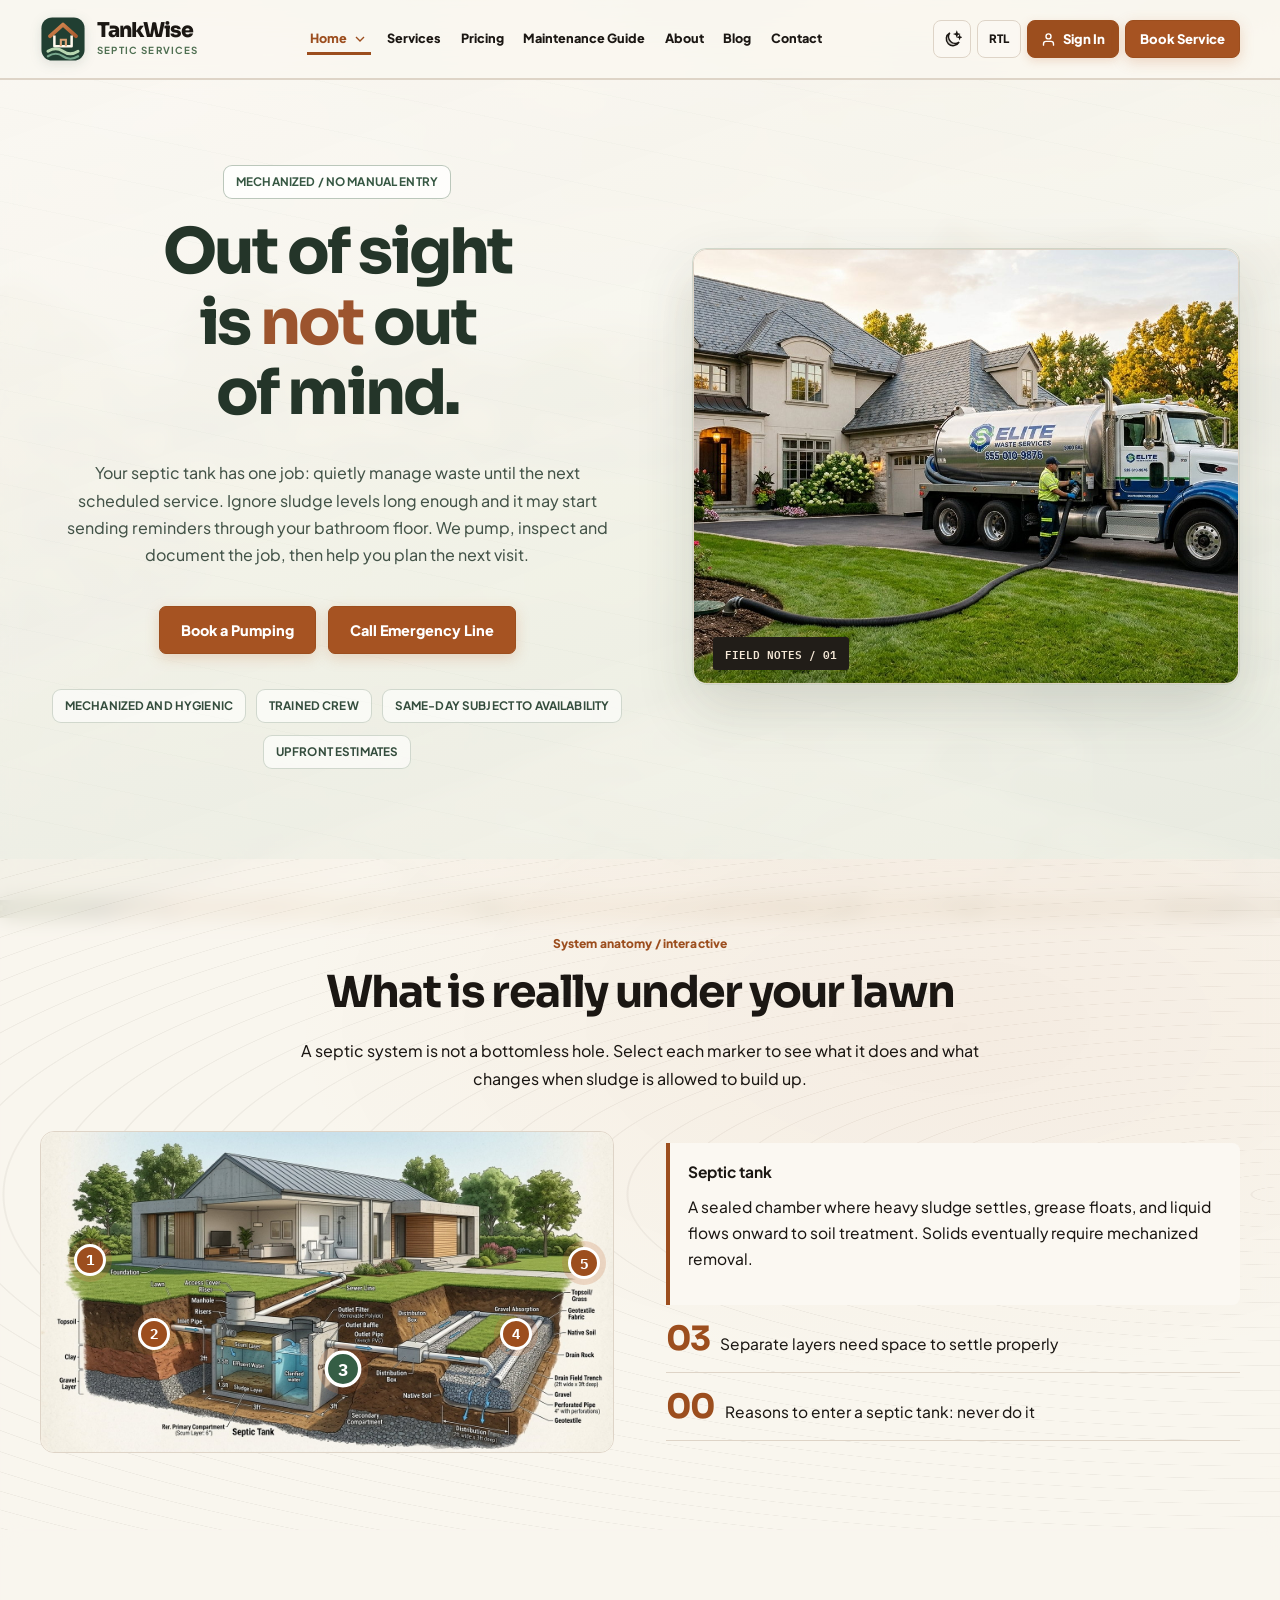
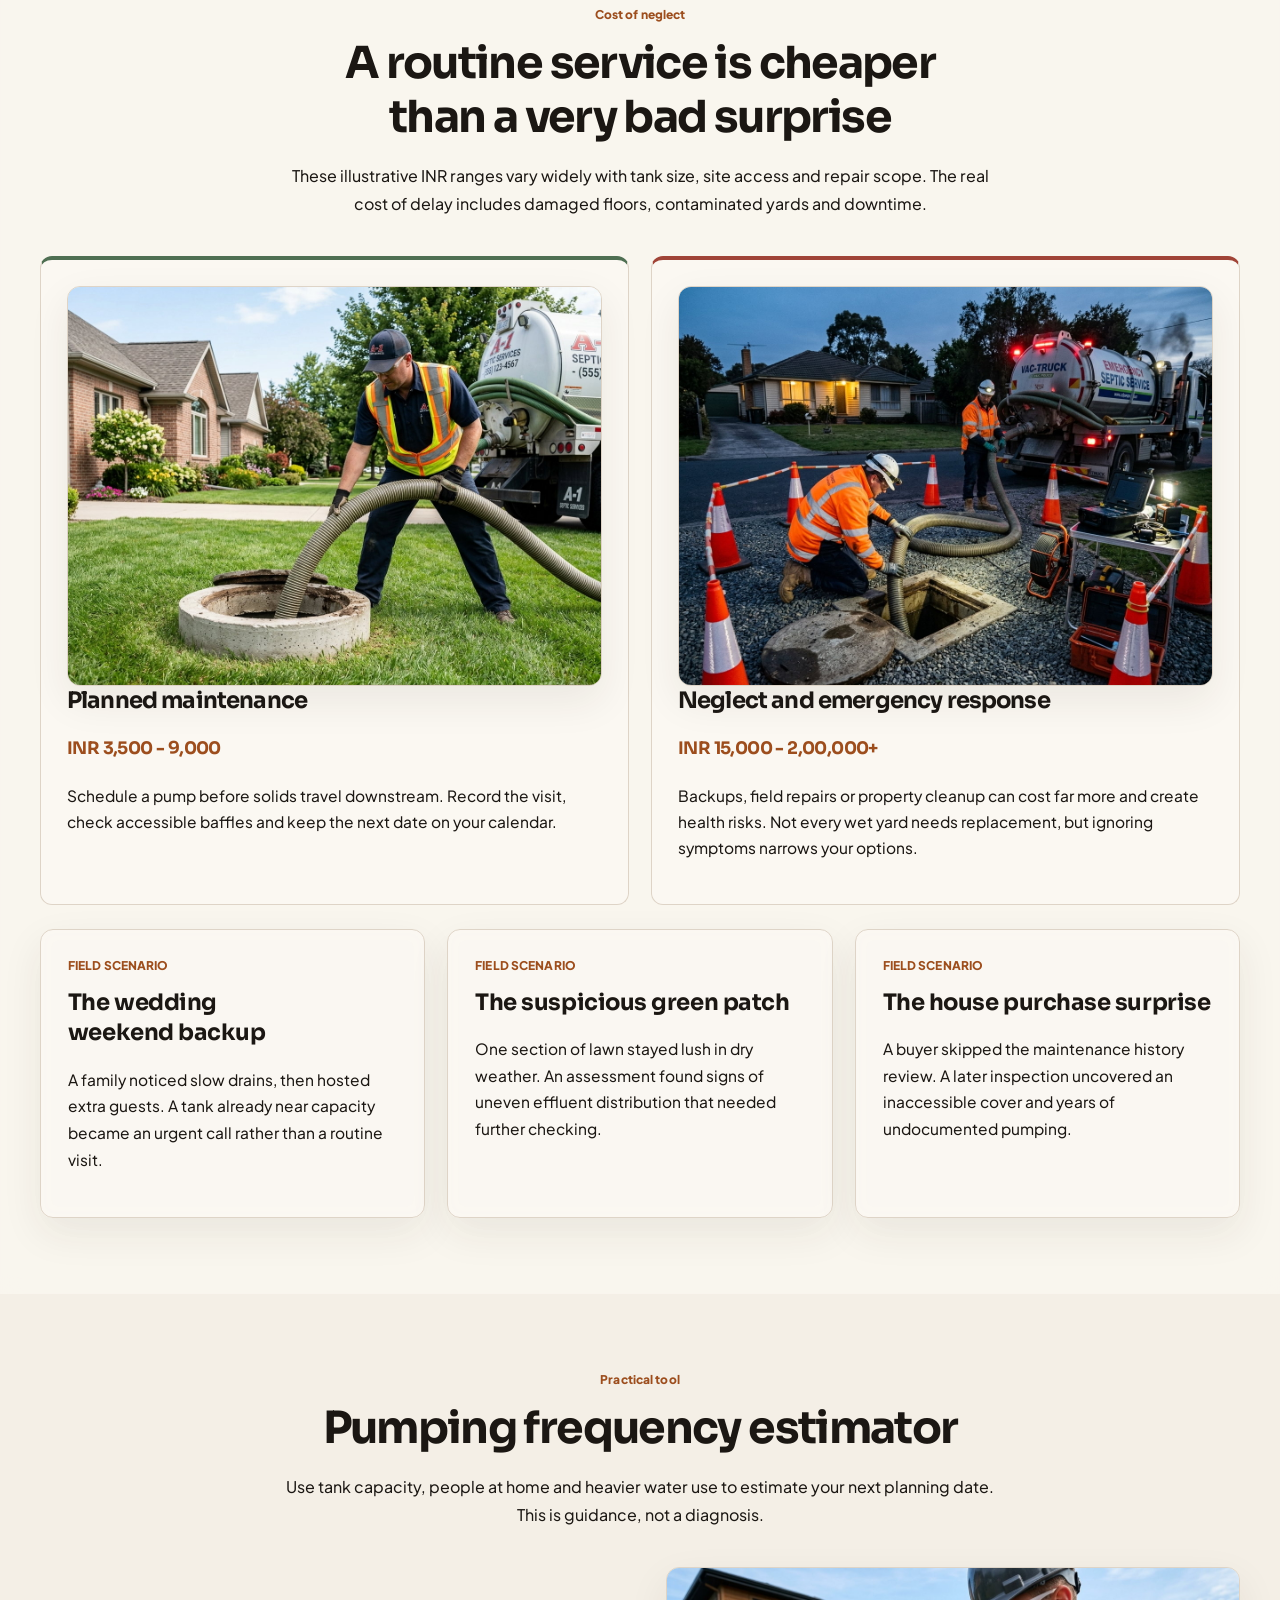
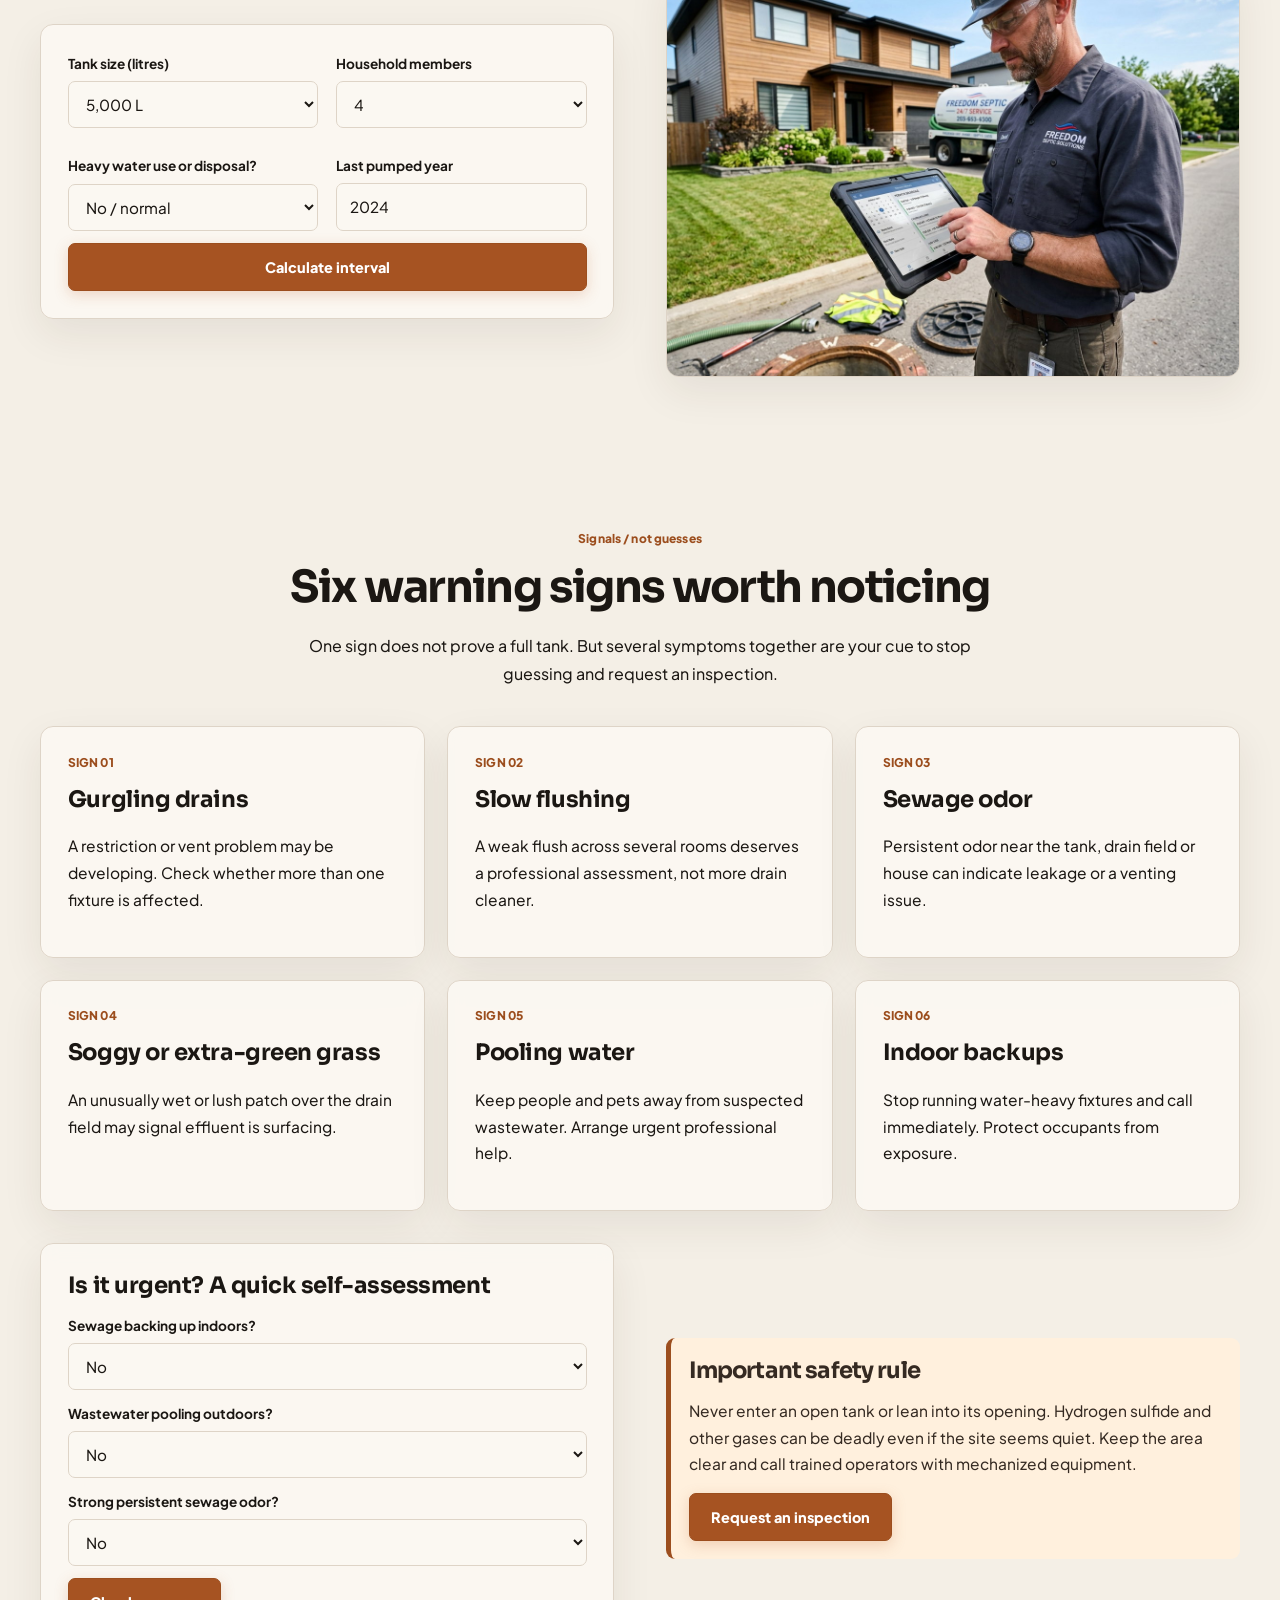
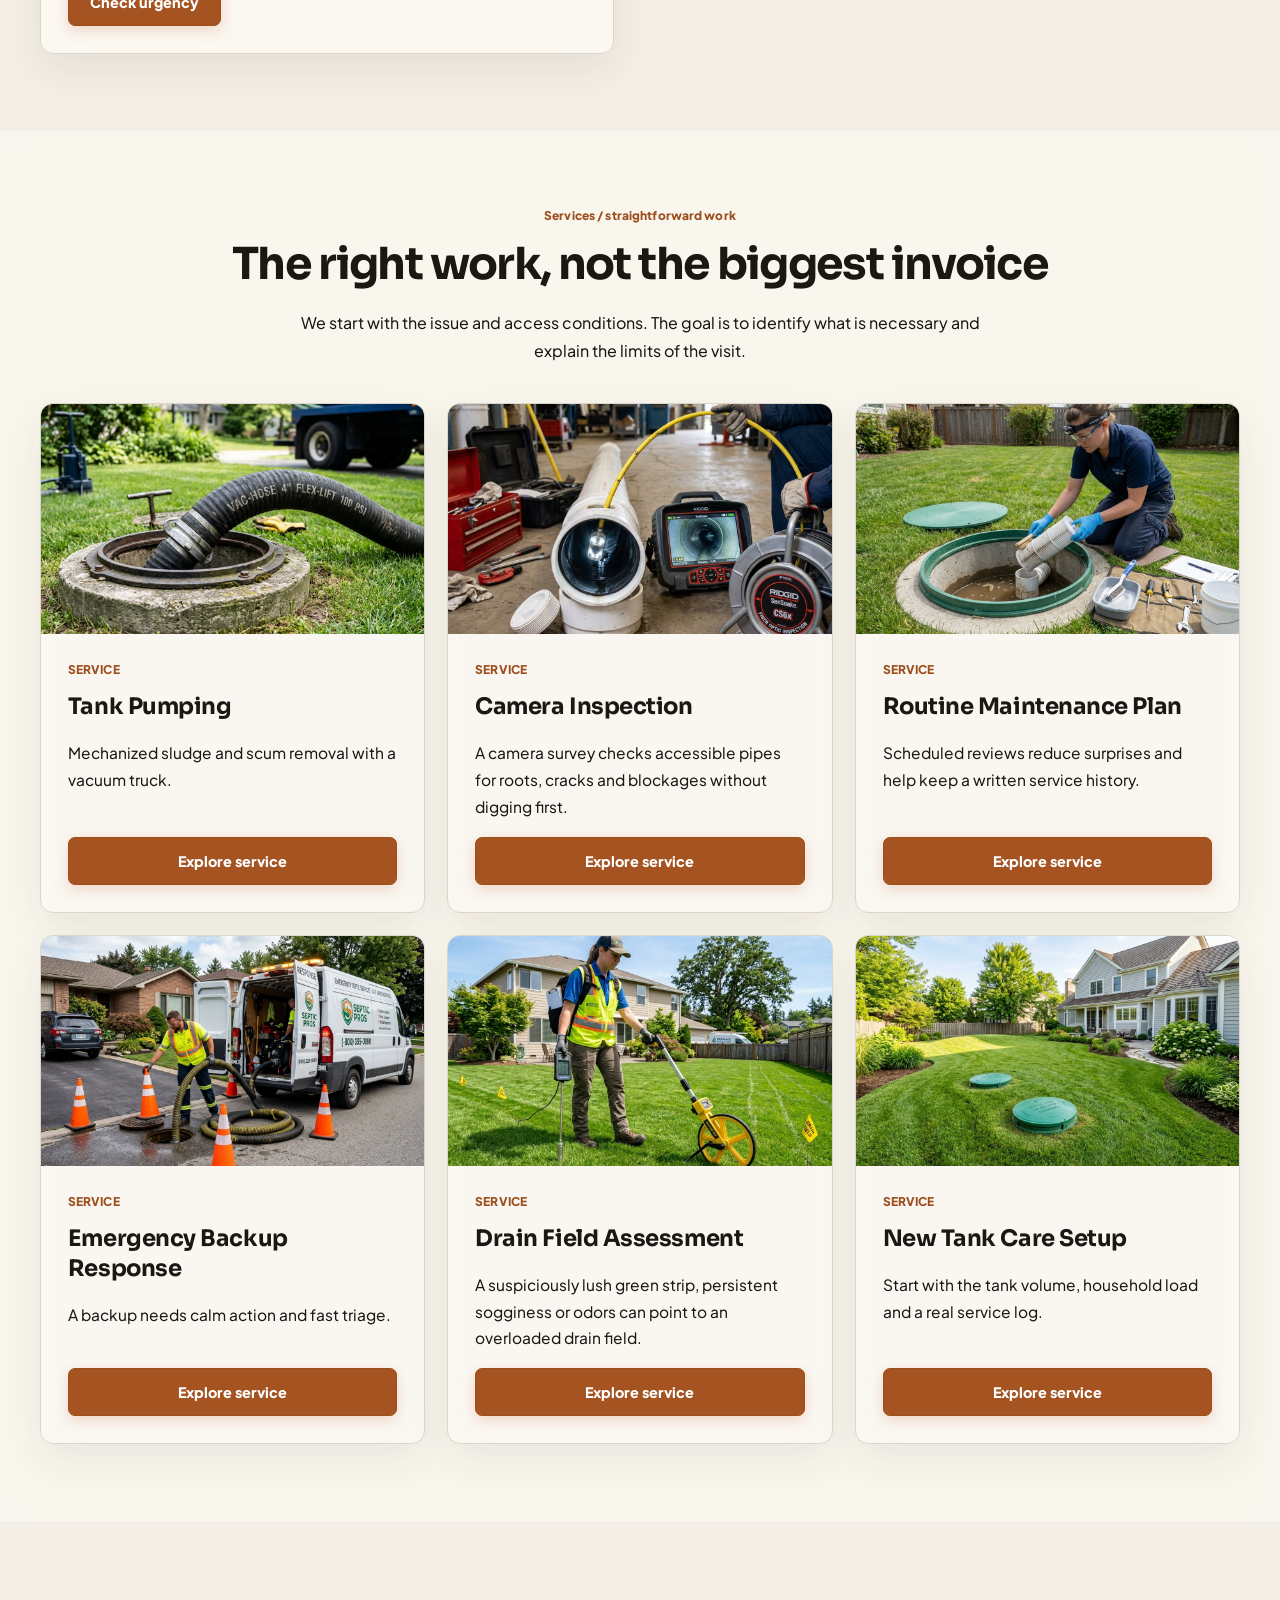
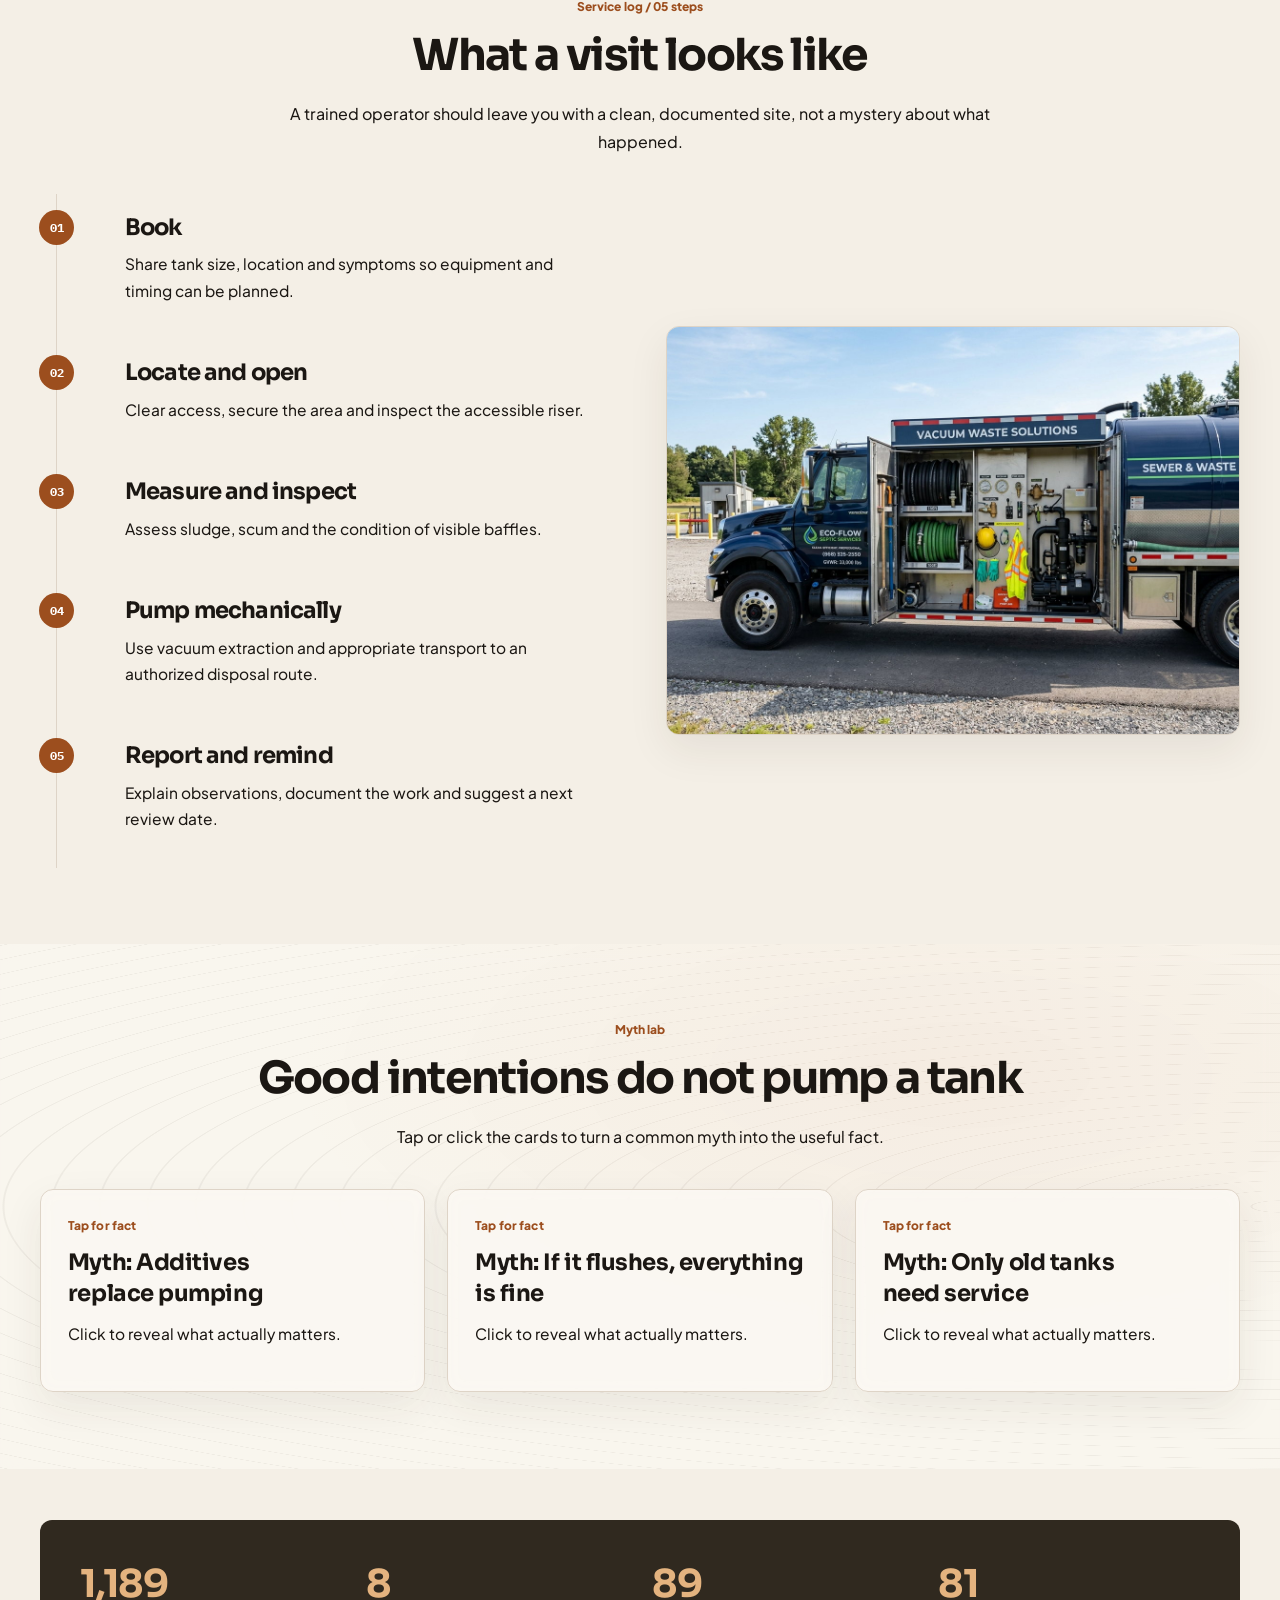
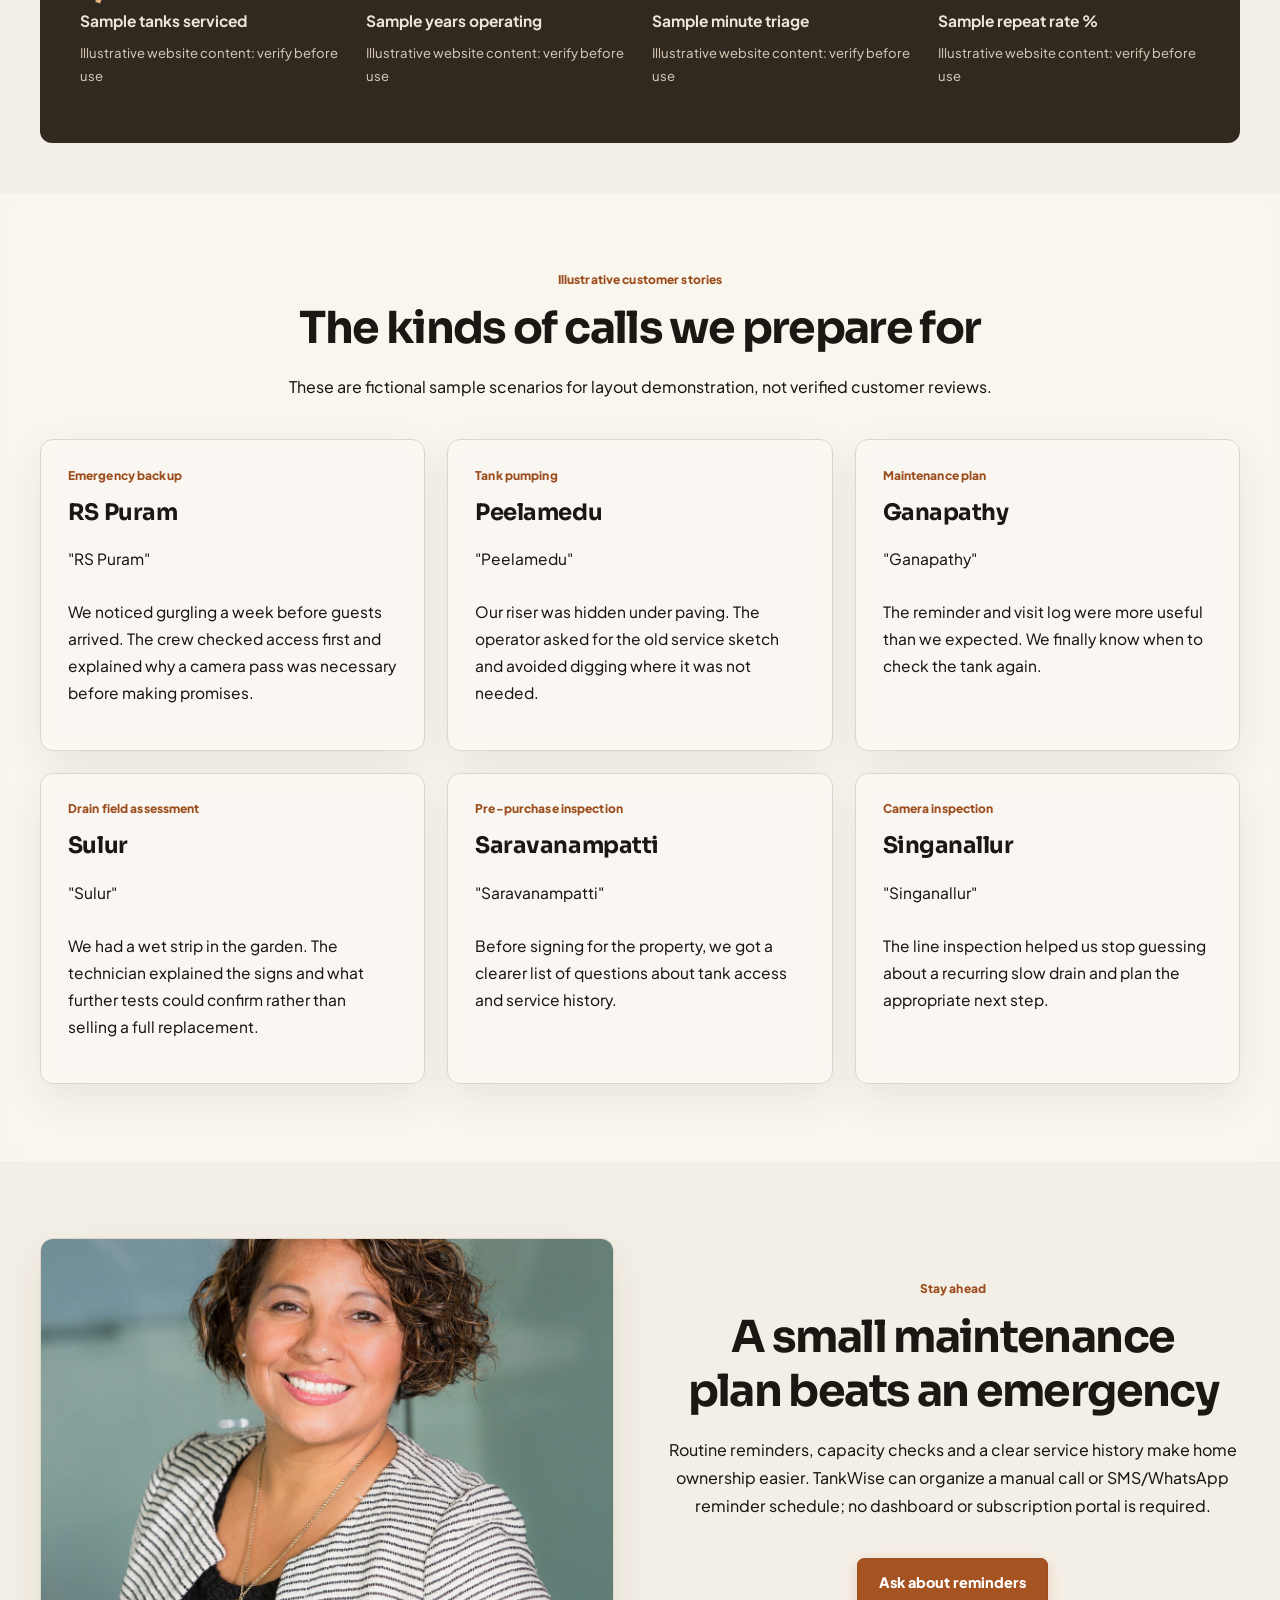
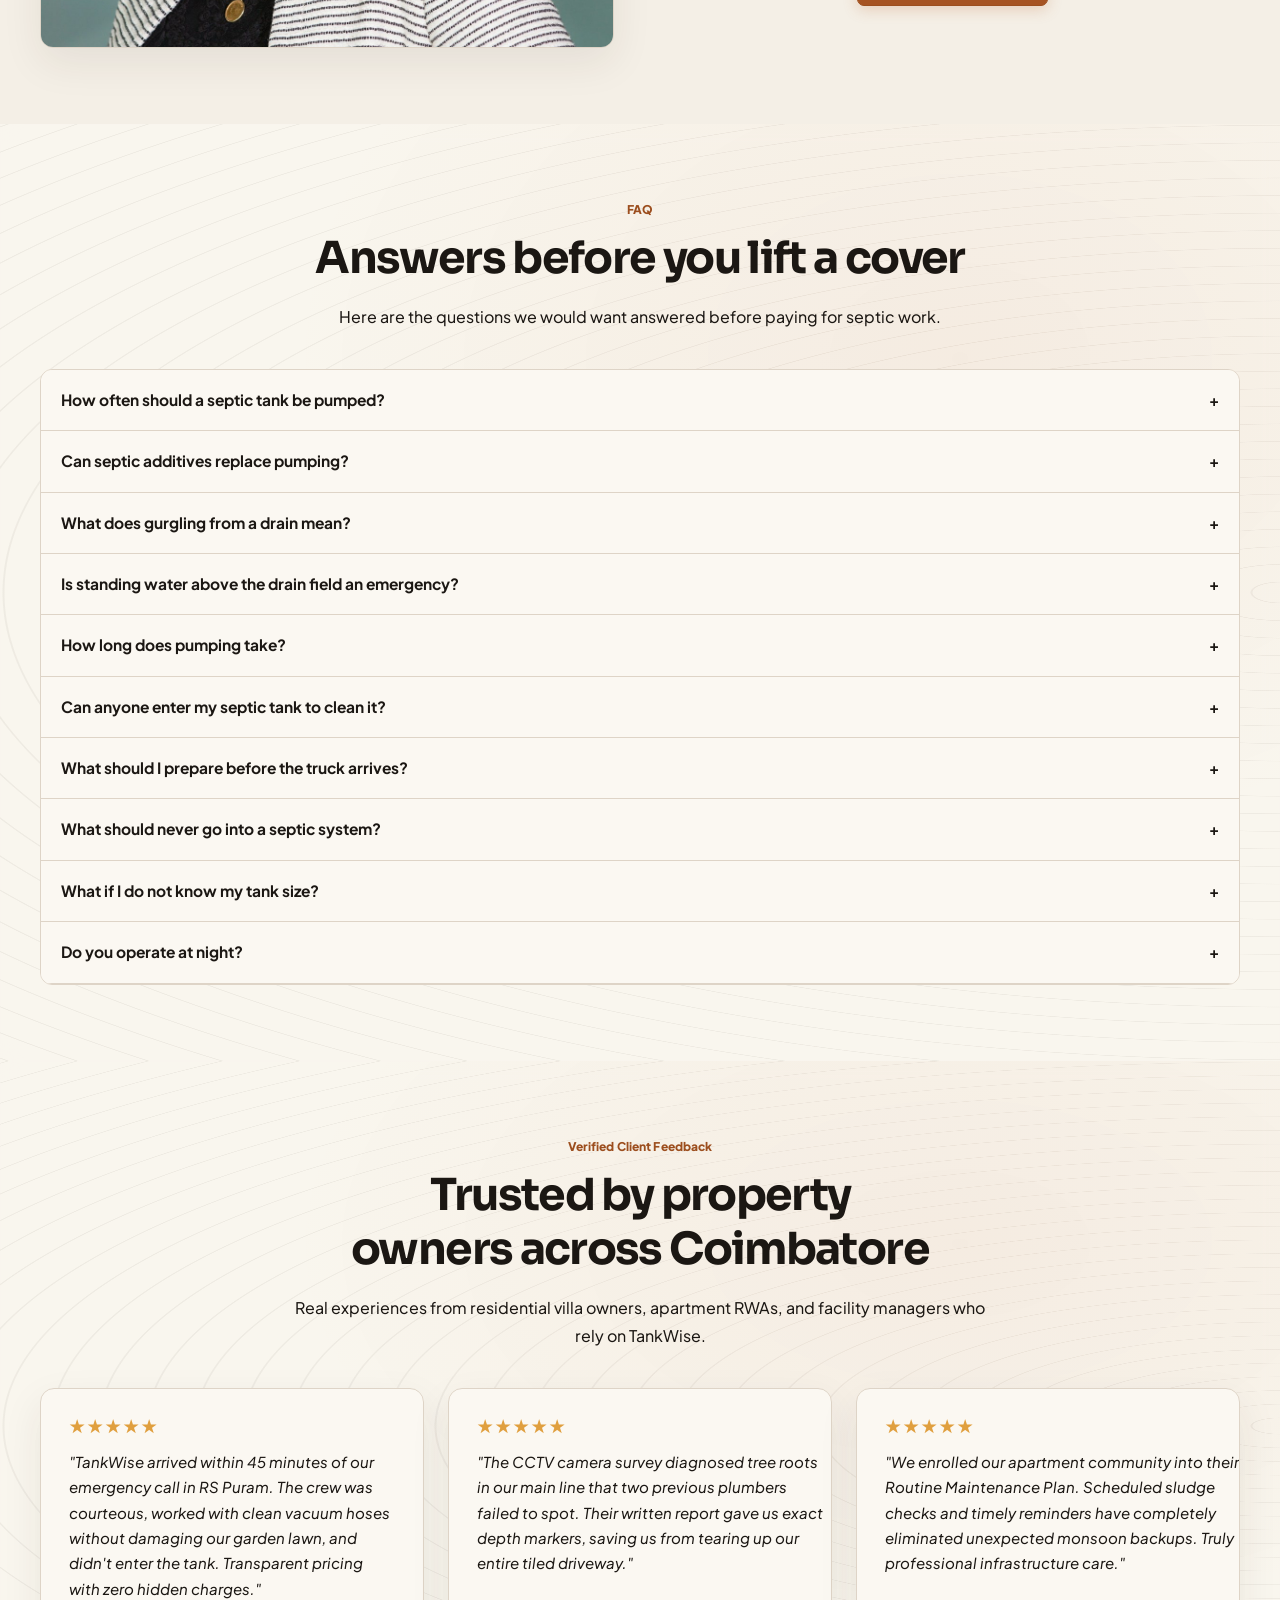
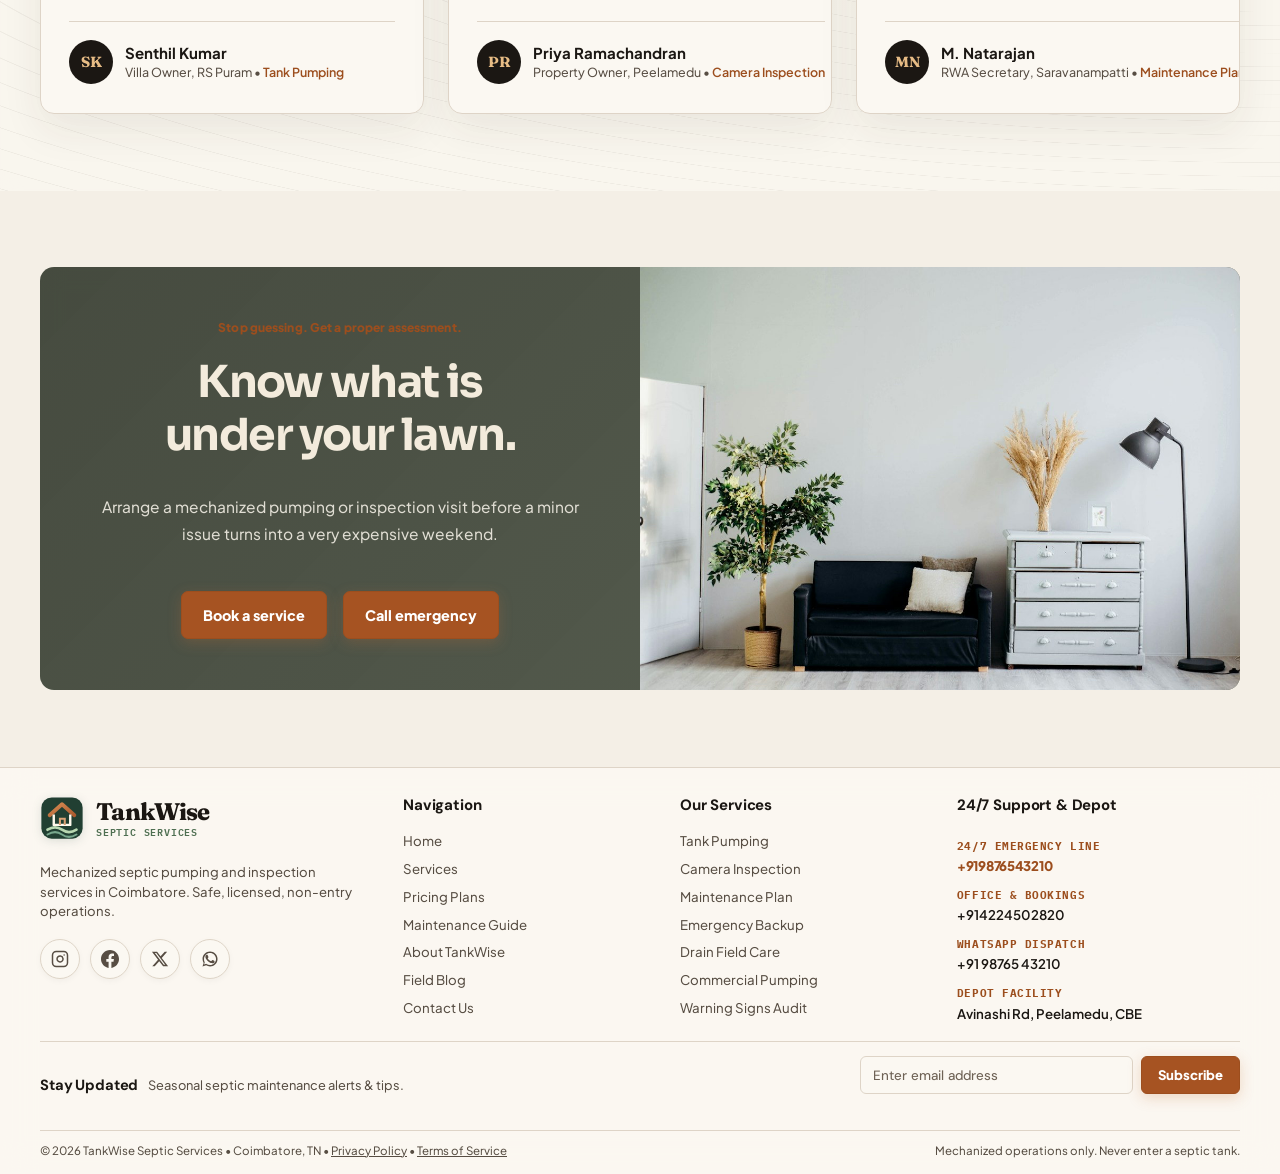
==== TankWise/index.html @ 4773bdc9 "Add files via upload" ====
<!doctype html>
<html lang="en">

<head>
    <meta charset="UTF-8">
    <meta name="viewport" content="width=device-width,initial-scale=1">
    <title>Septic Tank Pumping and Maintenance Coimbatore | TankWise Septic Services</title>
    <meta name="description"
        content="Mechanized septic pumping, tank inspection, warning-sign guidance and booking in Coimbatore.">
    <meta property="og:title" content="Septic Tank Pumping and Maintenance Coimbatore | TankWise">
    <meta property="og:description"
        content="Mechanized septic pumping, tank inspection, warning-sign guidance and booking in Coimbatore.">
    <meta property="og:type" content="website">
    <meta property="og:url" content="https://example.com/index.html">
    <link rel="canonical" href="https://example.com/index.html">
    <link rel="icon" href="assets/icons/favicon.svg" type="image/svg+xml">
    <link rel="preconnect" href="https://fonts.googleapis.com">
<link rel="preconnect" href="https://fonts.gstatic.com" crossorigin>
<link rel="stylesheet" href="https://fonts.googleapis.com/css2?family=DM+Sans:wght@400;500;600;700;800&amp;family=Fraunces:opsz,wght@9..144,500;9..144,650;9..144,750&amp;family=IBM+Plex+Mono:wght@400;600&amp;display=swap">
<link rel="stylesheet" href="https://fonts.googleapis.com/css2?family=Manrope:wght@400;500;600;650;700;750;800&amp;family=Outfit:wght@400;500;600;650;700;750;800&amp;family=IBM+Plex+Mono:wght@400;500;600;700&amp;display=swap">
<link rel="stylesheet" href="https://fonts.googleapis.com/css2?family=Sora:wght@400;500;600;700;800&amp;family=Plus+Jakarta+Sans:wght@400;500;600;700;800&amp;display=swap">
<link rel="stylesheet" href="assets/css/bundle-home.css">
    <script src="assets/js/main.js" defer></script>
    <script src="assets/js/home.js" defer></script>
    <script
        type="application/ld+json">{"@context":"https://schema.org","@type":"LocalBusiness","name":"TankWise Septic Services","address":{"@type":"PostalAddress","addressLocality":"Coimbatore","addressRegion":"Tamil Nadu","addressCountry":"IN"},"description":"Demonstration septic service website; contact information and claims require verification before publishing."}</script>
    
    
    
    
    
    
    
    
    
    
    
    
    
</head>

<body>
    <div data-header></div>
    <main id="main-content">
        <section class="hero">
            <div class="container hero-shell">
                <div class="reveal show"><span class="stamp">MECHANIZED / NO MANUAL ENTRY</span>
                    <h1>Out of sight<br>is <em>not</em> out<br>of mind.</h1>
                    <p>Your septic tank has one job: quietly manage waste until the next scheduled service. Ignore
                        sludge levels long enough and it may start sending reminders through your bathroom floor. We
                        pump, inspect and document the job, then help you plan the next visit.</p>
                    <div class="row"><a class="btn " href="contact.html?service=Tank%20Pumping">Book a Pumping</a><a
                            class="btn btn-ghost" href="tel:+919876543210">Call Emergency Line</a></div>
                    <div class="trust-list"><span class="stamp">MECHANIZED AND HYGIENIC</span><span
                            class="stamp">TRAINED CREW</span><span class="stamp">SAME-DAY SUBJECT TO
                            AVAILABILITY</span><span class="stamp">UPFRONT ESTIMATES</span></div>
                </div>
                <div class="hero-media"><img class="visual" src="assets/images/hero-vacuum-truck.jpg"
                        alt="Vacuum truck beside a residential lawn in warm early morning light" loading="lazy"></div>
            </div>
        </section>
        <section class="section topo">
            <div class="container">
                <div class="section-head"><span class="section-kicker">System anatomy / interactive</span>
                    <h2>What is really under your lawn</h2>
                    <p class="lead">A septic system is not a bottomless hole. Select each marker to see what it does and
                        what changes when sludge is allowed to build up.</p>
                </div>
                <div class="split">
                    <div class="hotspot-wrap"><img class="hotspot-image"
                            src="assets/images/diagram-system-background.jpg"
                            alt="Cross-section of septic tank with liquid and settled sludge layers"
                            loading="lazy"><button class="hotspot" style="left:6%;top:35%" data-part="house"
                            aria-label="House">1</button><button class="hotspot" style="left:17%;top:58%"
                            data-part="inlet" aria-label="Inlet pipe">2</button><button class="hotspot active"
                            style="left:50%;top:69%" data-part="tank" aria-label="Septic tank">3</button><button
                            class="hotspot" style="left:80%;top:58%" data-part="outlet"
                            aria-label="Outlet">4</button><button class="hotspot" style="left:92%;top:36%"
                            data-part="field" aria-label="Drain field">5</button></div>
                    <div>
                        <div class="detail-note" id="hotspot-info" role="status"><strong>Septic tank</strong>
                            <p>A sealed chamber where heavy sludge settles, grease floats, and liquid flows onward to
                                soil treatment. Solids eventually require mechanized removal.</p>
                        </div>
                        <div class="spec"><strong>03</strong><span>Separate layers need space to settle properly</span>
                        </div>
                        <div class="spec"><strong>00</strong><span>Reasons to enter a septic tank: never do it</span>
                        </div>
                    </div>
                </div>
            </div>
        </section>
        <section class="section paper">
            <div class="container">
                <div class="section-head"><span class="section-kicker">Cost of neglect</span>
                    <h2>A routine service is cheaper than a very bad surprise</h2>
                    <p class="lead">These illustrative INR ranges vary widely with tank size, site access and repair
                        scope. The real cost of delay includes damaged floors, contaminated yards and downtime.</p>
                </div>
                <div class="grid cols-2">
                    <div class="comparison good"><img class="visual" src="assets/images/cost-routine-maintenance.jpg"
                            alt="Routine pump truck and safe service work" loading="lazy">
                        <h3>Planned maintenance</h3>
                        <p class="price">INR 3,500 - 9,000</p>
                        <p>Schedule a pump before solids travel downstream. Record the visit, check accessible baffles
                            and keep the next date on your calendar.</p>
                    </div>
                    <div class="comparison warning"><img class="visual" src="assets/images/cost-emergency-response.jpg"
                            alt="Emergency hose operation and drainage intervention" loading="lazy">
                        <h3>Neglect and emergency response</h3>
                        <p class="price">INR 15,000 - 2,00,000+</p>
                        <p>Backups, field repairs or property cleanup can cost far more and create health risks. Not
                            every wet yard needs replacement, but ignoring symptoms narrows your options.</p>
                    </div>
                </div>
                <div class="grid cols-3" style="margin-top:24px">
                    <article class="card reveal">
                        <div class="card-body"><span class="section-kicker">FIELD SCENARIO</span>
                            <h3>The wedding weekend backup</h3>
                            <p>A family noticed slow drains, then hosted extra guests. A tank already near capacity
                                became an urgent call rather than a routine visit.</p>
                        </div>
                    </article>
                    <article class="card reveal">
                        <div class="card-body"><span class="section-kicker">FIELD SCENARIO</span>
                            <h3>The suspicious green patch</h3>
                            <p>One section of lawn stayed lush in dry weather. An assessment found signs of uneven
                                effluent distribution that needed further checking.</p>
                        </div>
                    </article>
                    <article class="card reveal">
                        <div class="card-body"><span class="section-kicker">FIELD SCENARIO</span>
                            <h3>The house purchase surprise</h3>
                            <p>A buyer skipped the maintenance history review. A later inspection uncovered an
                                inaccessible cover and years of undocumented pumping.</p>
                        </div>
                    </article>
                </div>
            </div>
        </section>
        <section class="section ">
            <div class="container">
                <div class="section-head"><span class="section-kicker">Practical tool</span>
                    <h2>Pumping frequency estimator</h2>
                    <p class="lead">Use tank capacity, people at home and heavier water use to estimate your next
                        planning date. This is guidance, not a diagnosis.</p>
                </div>
                <div class="split">
                    <form id="frequency" class="card card-body">
                        <div class="form-grid"><label class="field"><span>Tank size (litres)</span><select name="size">
                                    <option value="2000">2,000 L</option>
                                    <option value="3000">3,000 L</option>
                                    <option value="5000" selected>5,000 L</option>
                                    <option value="7000">7,000 L</option>
                                    <option value="10000">10,000 L</option>
                                </select></label><label class="field"><span>Household members</span><select
                                    name="people">
                                    <option>1</option>
                                    <option>2</option>
                                    <option selected>4</option>
                                    <option>5</option>
                                    <option>6</option>
                                    <option>8</option>
                                </select></label><label class="field"><span>Heavy water use or disposal?</span><select
                                    name="heavy">
                                    <option value="no">No / normal</option>
                                    <option value="yes">Yes / high use</option>
                                </select></label><label class="field"><span>Last pumped year</span><input class="input"
                                    type="number" name="year" min="2000" max="2026" value="2024" required></label></div>
                        <button type="submit" class="btn">Calculate interval</button>
                        <div id="calc-result" class="result" hidden role="status"></div>
                    </form><img class="visual large" src="assets/images/cost-routine-maintenance-scene-2.jpg"
                        alt="Service planning for scheduled septic tank pumping" loading="lazy">
                </div>
            </div>
        </section>
        <section class="section">
            <div class="container">
                <div class="section-head center"><span class="section-kicker">Signals / not guesses</span>
                    <h2>Six warning signs worth noticing</h2>
                    <p class="lead">One sign does not prove a full tank. But several symptoms together are your cue to
                        stop guessing and request an inspection.</p>
                </div>
                <div id="warning-signs" class="grid cols-3">
                    <article class="card reveal">
                        <div class="card-body"><span class="section-kicker">SIGN 01</span>
                            <h3>Gurgling drains</h3>
                            <p>A restriction or vent problem may be developing. Check whether more than one fixture is
                                affected.</p>
                        </div>
                    </article>
                    <article class="card reveal">
                        <div class="card-body"><span class="section-kicker">SIGN 02</span>
                            <h3>Slow flushing</h3>
                            <p>A weak flush across several rooms deserves a professional assessment, not more drain
                                cleaner.</p>
                        </div>
                    </article>
                    <article class="card reveal">
                        <div class="card-body"><span class="section-kicker">SIGN 03</span>
                            <h3>Sewage odor</h3>
                            <p>Persistent odor near the tank, drain field or house can indicate leakage or a venting
                                issue.</p>
                        </div>
                    </article>
                    <article class="card reveal">
                        <div class="card-body"><span class="section-kicker">SIGN 04</span>
                            <h3>Soggy or extra-green grass</h3>
                            <p>An unusually wet or lush patch over the drain field may signal effluent is surfacing.</p>
                        </div>
                    </article>
                    <article class="card reveal">
                        <div class="card-body"><span class="section-kicker">SIGN 05</span>
                            <h3>Pooling water</h3>
                            <p>Keep people and pets away from suspected wastewater. Arrange urgent professional help.
                            </p>
                        </div>
                    </article>
                    <article class="card reveal">
                        <div class="card-body"><span class="section-kicker">SIGN 06</span>
                            <h3>Indoor backups</h3>
                            <p>Stop running water-heavy fixtures and call immediately. Protect occupants from exposure.
                            </p>
                        </div>
                    </article>
                </div>
                <div class="split" style="margin-top:32px">
                    <div class="card card-body">
                        <h3>Is it urgent? A quick self-assessment</h3>
                        <form id="urgent-test"><label class="field"><span>Sewage backing up indoors?</span><select
                                    name="backup">
                                    <option value="no">No</option>
                                    <option value="yes">Yes</option>
                                </select></label><label class="field"><span>Wastewater pooling outdoors?</span><select
                                    name="pooling">
                                    <option value="no">No</option>
                                    <option value="yes">Yes</option>
                                </select></label><label class="field"><span>Strong persistent sewage odor?</span><select
                                    name="smell">
                                    <option value="no">No</option>
                                    <option value="yes">Yes</option>
                                </select></label><button class="btn" type="submit">Check urgency</button>
                            <div id="urgent-result" class="result" hidden role="status"></div>
                        </form>
                    </div>
                    <div class="notice">
                        <h3>Important safety rule</h3>
                        <p>Never enter an open tank or lean into its opening. Hydrogen sulfide and other gases can be
                            deadly even if the site seems quiet. Keep the area clear and call trained operators with
                            mechanized equipment.</p><a class="btn "
                            href="contact.html?service=Camera%20Inspection">Request an inspection</a>
                    </div>
                </div>
            </div>
        </section>
        <section class="section paper">
            <div class="container">
                <div class="section-head"><span class="section-kicker">Services / straightforward work</span>
                    <h2>The right work, not the biggest invoice</h2>
                    <p class="lead">We start with the issue and access conditions. The goal is to identify what is
                        necessary and explain the limits of the visit.</p>
                </div>
                <div class="grid cols-3">
                    <article class="card reveal"><img class="card-image" src="assets/images/service-pumping.jpg"
                            alt="Tank Pumping" loading="lazy">
                        <div class="card-body"><span class="section-kicker">SERVICE</span>
                            <h3>Tank Pumping</h3>
                            <p>Mechanized sludge and scum removal with a vacuum truck.</p><a class="btn "
                                href="services.html">Explore service</a>
                        </div>
                    </article>
                    <article class="card reveal"><img class="card-image"
                            src="assets/images/service-camera-inspection.jpg" alt="Camera Inspection" loading="lazy">
                        <div class="card-body"><span class="section-kicker">SERVICE</span>
                            <h3>Camera Inspection</h3>
                            <p>A camera survey checks accessible pipes for roots, cracks and blockages without digging
                                first.</p><a class="btn " href="services.html">Explore service</a>
                        </div>
                    </article>
                    <article class="card reveal"><img class="card-image" src="assets/images/service-maintenance.jpg"
                            alt="Routine Maintenance Plan" loading="lazy">
                        <div class="card-body"><span class="section-kicker">SERVICE</span>
                            <h3>Routine Maintenance Plan</h3>
                            <p>Scheduled reviews reduce surprises and help keep a written service history.</p><a
                                class="btn " href="services.html">Explore service</a>
                        </div>
                    </article>
                    <article class="card reveal"><img class="card-image" src="assets/images/service-backup.jpg"
                            alt="Emergency Backup Response" loading="lazy">
                        <div class="card-body"><span class="section-kicker">SERVICE</span>
                            <h3>Emergency Backup Response</h3>
                            <p>A backup needs calm action and fast triage.</p><a class="btn "
                                href="services.html">Explore service</a>
                        </div>
                    </article>
                    <article class="card reveal"><img class="card-image" src="assets/images/service-drainfield.jpg"
                            alt="Drain Field Assessment" loading="lazy">
                        <div class="card-body"><span class="section-kicker">SERVICE</span>
                            <h3>Drain Field Assessment</h3>
                            <p>A suspiciously lush green strip, persistent sogginess or odors can point to an overloaded
                                drain field.</p><a class="btn " href="services.html">Explore service</a>
                        </div>
                    </article>
                    <article class="card reveal"><img class="card-image" src="assets/images/service-new-tank.jpg"
                            alt="New Tank Care Setup" loading="lazy">
                        <div class="card-body"><span class="section-kicker">SERVICE</span>
                            <h3>New Tank Care Setup</h3>
                            <p>Start with the tank volume, household load and a real service log.</p><a class="btn "
                                href="services.html">Explore service</a>
                        </div>
                    </article>
                </div>
            </div>
        </section>
        <section class="section ">
            <div class="container">
                <div class="section-head"><span class="section-kicker">Service log / 05 steps</span>
                    <h2>What a visit looks like</h2>
                    <p class="lead">A trained operator should leave you with a clean, documented site, not a mystery
                        about what happened.</p>
                </div>
                <div class="split">
                    <div class="steps">
                        <div class="step">
                            <h3>Book</h3>
                            <p>Share tank size, location and symptoms so equipment and timing can be planned.</p>
                        </div>
                        <div class="step">
                            <h3>Locate and open</h3>
                            <p>Clear access, secure the area and inspect the accessible riser.</p>
                        </div>
                        <div class="step">
                            <h3>Measure and inspect</h3>
                            <p>Assess sludge, scum and the condition of visible baffles.</p>
                        </div>
                        <div class="step">
                            <h3>Pump mechanically</h3>
                            <p>Use vacuum extraction and appropriate transport to an authorized disposal route.</p>
                        </div>
                        <div class="step">
                            <h3>Report and remind</h3>
                            <p>Explain observations, document the work and suggest a next review date.</p>
                        </div>
                    </div><img class="visual large" src="assets/images/equipment-truck.jpg"
                        alt="Mechanized vacuum truck ready for residential service" loading="lazy">
                </div>
            </div>
        </section>
        <section class="section topo">
            <div class="container">
                <div class="section-head"><span class="section-kicker">Myth lab</span>
                    <h2>Good intentions do not pump a tank</h2>
                    <p class="lead">Tap or click the cards to turn a common myth into the useful fact.</p>
                </div>
                <div class="grid cols-3">
                    <div class="card card-body flip" data-flip role="button" tabindex="0" aria-pressed="false"><span
                            class="section-kicker">Tap for fact</span>
                        <div class="myth">
                            <h3>Myth: Additives replace pumping</h3>
                            <p>Click to reveal what actually matters.</p>
                        </div>
                        <div class="fact">
                            <h3>Fact</h3>
                            <p>Biological activity does not remove accumulating sludge. Pumping is still needed.</p>
                        </div>
                    </div>
                    <div class="card card-body flip" data-flip role="button" tabindex="0" aria-pressed="false"><span
                            class="section-kicker">Tap for fact</span>
                        <div class="myth">
                            <h3>Myth: If it flushes, everything is fine</h3>
                            <p>Click to reveal what actually matters.</p>
                        </div>
                        <div class="fact">
                            <h3>Fact</h3>
                            <p>A tank can be overloaded long before the first visible backup.</p>
                        </div>
                    </div>
                    <div class="card card-body flip" data-flip role="button" tabindex="0" aria-pressed="false"><span
                            class="section-kicker">Tap for fact</span>
                        <div class="myth">
                            <h3>Myth: Only old tanks need service</h3>
                            <p>Click to reveal what actually matters.</p>
                        </div>
                        <div class="fact">
                            <h3>Fact</h3>
                            <p>New tanks can also overload if usage is heavy or inappropriate material is flushed.</p>
                        </div>
                    </div>
                </div>
            </div>
        </section>
        <section class="section tight">
            <div class="container">
                <div class="stat-band">
                    <div><span class="stat-num" data-counter="1200">0</span><strong>Sample tanks serviced</strong>
                        <p style="font-size:.82rem;color:#d2c4b2">Illustrative website content: verify before use</p>
                    </div>
                    <div><span class="stat-num" data-counter="8">0</span><strong>Sample years operating</strong>
                        <p style="font-size:.82rem;color:#d2c4b2">Illustrative website content: verify before use</p>
                    </div>
                    <div><span class="stat-num" data-counter="90">0</span><strong>Sample minute triage</strong>
                        <p style="font-size:.82rem;color:#d2c4b2">Illustrative website content: verify before use</p>
                    </div>
                    <div><span class="stat-num" data-counter="82">0</span><strong>Sample repeat rate %</strong>
                        <p style="font-size:.82rem;color:#d2c4b2">Illustrative website content: verify before use</p>
                    </div>
                </div>
            </div>
        </section>
        <section class="section paper">
            <div class="container">
                <div class="section-head"><span class="section-kicker">Illustrative customer stories</span>
                    <h2>The kinds of calls we prepare for</h2>
                    <p class="lead">These are fictional sample scenarios for layout demonstration, not verified customer
                        reviews.</p>
                </div>
                <div class="grid cols-3">
                    <article class="card reveal">
                        <div class="card-body"><span class="section-kicker">Emergency backup</span>
                            <h3>RS Puram</h3>
                            <p>"RS Puram"<br><br>We noticed gurgling a week before guests arrived. The crew checked
                                access first and explained why a camera pass was necessary before making promises.</p>
                        </div>
                    </article>
                    <article class="card reveal">
                        <div class="card-body"><span class="section-kicker">Tank pumping</span>
                            <h3>Peelamedu</h3>
                            <p>"Peelamedu"<br><br>Our riser was hidden under paving. The operator asked for the old
                                service sketch and avoided digging where it was not needed.</p>
                        </div>
                    </article>
                    <article class="card reveal">
                        <div class="card-body"><span class="section-kicker">Maintenance plan</span>
                            <h3>Ganapathy</h3>
                            <p>"Ganapathy"<br><br>The reminder and visit log were more useful than we expected. We
                                finally know when to check the tank again.</p>
                        </div>
                    </article>
                    <article class="card reveal">
                        <div class="card-body"><span class="section-kicker">Drain field assessment</span>
                            <h3>Sulur</h3>
                            <p>"Sulur"<br><br>We had a wet strip in the garden. The technician explained the signs and
                                what further tests could confirm rather than selling a full replacement.</p>
                        </div>
                    </article>
                    <article class="card reveal">
                        <div class="card-body"><span class="section-kicker">Pre-purchase inspection</span>
                            <h3>Saravanampatti</h3>
                            <p>"Saravanampatti"<br><br>Before signing for the property, we got a clearer list of
                                questions about tank access and service history.</p>
                        </div>
                    </article>
                    <article class="card reveal">
                        <div class="card-body"><span class="section-kicker">Camera inspection</span>
                            <h3>Singanallur</h3>
                            <p>"Singanallur"<br><br>The line inspection helped us stop guessing about a recurring slow
                                drain and plan the appropriate next step.</p>
                        </div>
                    </article>
                </div>
            </div>
        </section>
        <section class="section ">
            <div class="container">
                <div class="split"><img class="visual large" src="assets/images/service-maintenance-scene-2.jpg"
                        alt="Septic tank maintenance illustration" loading="lazy">
                    <div>
                        <div class="section-head"><span class="section-kicker">Stay ahead</span>
                            <h2>A small maintenance plan beats an emergency</h2>
                            <p class="lead">Routine reminders, capacity checks and a clear service history make home
                                ownership easier. TankWise can organize a manual call or SMS/WhatsApp reminder schedule;
                                no dashboard or subscription portal is required.</p>
                        </div><div class="cta-center-wrap"><a class="btn" href="contact.html?service=Routine%20Maintenance%20Plan">Ask about reminders</a></div>
                    </div>
                </div>
            </div>
        </section>
        <section class="section topo">
            <div class="container">
                <div class="section-head"><span class="section-kicker">FAQ</span>
                    <h2>Answers before you lift a cover</h2>
                    <p class="lead">Here are the questions we would want answered before paying for septic work.</p>
                </div>
                <div id="faq" class="accordion" data-accordion>
                    <div><button class="faq-trigger" type="button" aria-expanded="false">How often should a septic tank
                            be pumped? <span aria-hidden="true">+</span></button>
                        <div class="faq-answer" hidden>
                            <p>Many households fall in a 2-5 year range, but capacity, household size and water use can
                                change the interval significantly. Use the calculator as a starting point and confirm
                                after a site assessment.</p>
                        </div>
                    </div>
                    <div><button class="faq-trigger" type="button" aria-expanded="false">Can septic additives replace
                            pumping? <span aria-hidden="true">+</span></button>
                        <div class="faq-answer" hidden>
                            <p>No. Additives do not remove the settled solids that accumulate over time. Depending on
                                the product, they may even disturb the system and complicate maintenance.</p>
                        </div>
                    </div>
                    <div><button class="faq-trigger" type="button" aria-expanded="false">What does gurgling from a drain
                            mean? <span aria-hidden="true">+</span></button>
                        <div class="faq-answer" hidden>
                            <p>It may indicate a restriction or venting issue, not necessarily a full tank. If several
                                fixtures are slow at once, arrange a professional inspection instead of pouring
                                chemicals down the drain.</p>
                        </div>
                    </div>
                    <div><button class="faq-trigger" type="button" aria-expanded="false">Is standing water above the
                            drain field an emergency? <span aria-hidden="true">+</span></button>
                        <div class="faq-answer" hidden>
                            <p>Standing wastewater creates exposure risks. Keep people and pets away, reduce water use
                                and contact a professional promptly for assessment.</p>
                        </div>
                    </div>
                    <div><button class="faq-trigger" type="button" aria-expanded="false">How long does pumping take?
                            <span aria-hidden="true">+</span></button>
                        <div class="faq-answer" hidden>
                            <p>An accessible residential tank often takes about 2-4 hours including setup and site
                                checks. Difficult access, tank size and unexpected repairs can extend the visit.</p>
                        </div>
                    </div>
                    <div><button class="faq-trigger" type="button" aria-expanded="false">Can anyone enter my septic tank
                            to clean it? <span aria-hidden="true">+</span></button>
                        <div class="faq-answer" hidden>
                            <p>No. Septic tanks are confined spaces with lethal gas hazards. TankWise specifies
                                mechanized operations and prohibits manual entry; only authorized trained teams should
                                handle the work.</p>
                        </div>
                    </div>
                    <div><button class="faq-trigger" type="button" aria-expanded="false">What should I prepare before
                            the truck arrives? <span aria-hidden="true">+</span></button>
                        <div class="faq-answer" hidden>
                            <p>Clear the driveway and tank access area, secure pets and identify any underground
                                utilities or garden structures. Avoid covering the riser immediately before the visit.
                            </p>
                        </div>
                    </div>
                    <div><button class="faq-trigger" type="button" aria-expanded="false">What should never go into a
                            septic system? <span aria-hidden="true">+</span></button>
                        <div class="faq-answer" hidden>
                            <p>Do not flush wipes, oils, sanitary products, diapers, paint, solvents or medicines. Even
                                so-called flushable wipes are a common cause of blockages.</p>
                        </div>
                    </div>
                    <div><button class="faq-trigger" type="button" aria-expanded="false">What if I do not know my tank
                            size? <span aria-hidden="true">+</span></button>
                        <div class="faq-answer" hidden>
                            <p>Choose "Not sure" in the booking form. Share building details and any maintenance records
                                so the crew can estimate the correct approach onsite.</p>
                        </div>
                    </div>
                    <div><button class="faq-trigger" type="button" aria-expanded="false">Do you operate at night? <span
                                aria-hidden="true">+</span></button>
                        <div class="faq-answer" hidden>
                            <p>The site includes an emergency contact option, while actual crew availability must be
                                confirmed by the operator. Routine visits are scheduled in normal working hours.</p>
                        </div>
                    </div>
                </div>
            </div>
        </section>
        
<section class="section topo" id="testimonials">
  <div class="container">
    <div class="section-head center">
      <span class="section-kicker">Verified Client Feedback</span>
      <h2>Trusted by property owners across Coimbatore</h2>
      <p class="lead">Real experiences from residential villa owners, apartment RWAs, and facility managers who rely on TankWise.</p>
    </div>
    <div class="grid cols-3 testimonials-grid">
      <article class="card testimonial-card reveal">
        <div class="card-body">
          <div class="testimonial-stars" aria-label="5 out of 5 stars">★★★★★</div>
          <p class="testimonial-quote">"TankWise arrived within 45 minutes of our emergency call in RS Puram. The crew was courteous, worked with clean vacuum hoses without damaging our garden lawn, and didn't enter the tank. Transparent pricing with zero hidden charges."</p>
          <div class="testimonial-author">
            <div class="author-avatar">SK</div>
            <div class="author-info">
              <strong>Senthil Kumar</strong>
              <small>Villa Owner, RS Puram &bull; <span class="service-tag">Tank Pumping</span></small>
            </div>
          </div>
        </div>
      </article>

      <article class="card testimonial-card reveal">
        <div class="card-body">
          <div class="testimonial-stars" aria-label="5 out of 5 stars">★★★★★</div>
          <p class="testimonial-quote">"The CCTV camera survey diagnosed tree roots in our main line that two previous plumbers failed to spot. Their written report gave us exact depth markers, saving us from tearing up our entire tiled driveway."</p>
          <div class="testimonial-author">
            <div class="author-avatar">PR</div>
            <div class="author-info">
              <strong>Priya Ramachandran</strong>
              <small>Property Owner, Peelamedu &bull; <span class="service-tag">Camera Inspection</span></small>
            </div>
          </div>
        </div>
      </article>

      <article class="card testimonial-card reveal">
        <div class="card-body">
          <div class="testimonial-stars" aria-label="5 out of 5 stars">★★★★★</div>
          <p class="testimonial-quote">"We enrolled our apartment community into their Routine Maintenance Plan. Scheduled sludge checks and timely reminders have completely eliminated unexpected monsoon backups. Truly professional infrastructure care."</p>
          <div class="testimonial-author">
            <div class="author-avatar">MN</div>
            <div class="author-info">
              <strong>M. Natarajan</strong>
              <small>RWA Secretary, Saravanampatti &bull; <span class="service-tag">Maintenance Plan</span></small>
            </div>
          </div>
        </div>
      </article>
    </div>
  </div>
</section>

<section class="section page-end">
            <div class="container">
                <div class="cta-band">
                    <div class="split">
                        <div class="cta-text"><span class="section-kicker">Stop guessing. Get a proper
                                assessment.</span>
                            <h2>Know what is under your lawn.</h2>
                            <p>Arrange a mechanized pumping or inspection visit before a minor issue turns into a very
                                expensive weekend.</p>
                            <div class="row"><a class="btn " href="contact.html">Book a service</a><a
                                    class="btn btn-ghost" href="tel:+919876543210">Call emergency</a></div>
                        </div><img class="visual" src="assets/images/home-final-booking-scene-2.jpg"
                            alt="Vacuum truck after a scheduled residential service" loading="lazy">
                    </div>
                </div>
            </div>
        </section>
    </main>
    <div data-footer></div>
</body>

</html>
---- TankWise/assets/css/bundle-home.css ----
/* Consolidated from assets/css/style.css - original cascade order preserved. */


/* Consolidated from assets/css/layout-refinement.css - original cascade order preserved. */


/* Consolidated from assets/css/navbar-fix.css - original cascade order preserved. */


/* Consolidated from assets/css/home-pages.css - original cascade order preserved. */


/* Consolidated from assets/css/hero-cta-alignment.css - original cascade order preserved. */


/* Consolidated from assets/css/blog-and-hero-polish.css - original cascade order preserved. */


/* Consolidated from assets/css/home-hero-copy-centered.css - original cascade order preserved. */


/* Consolidated from assets/css/typography-refresh.css - original cascade order preserved. */


/* Consolidated from assets/css/typography-premium-v2.css - original cascade order preserved. */


/* Consolidated from assets/css/navbar-always-sticky.css - original cascade order preserved. */


/* Consolidated from assets/css/content-alignment-final.css - original cascade order preserved. */


/* Consolidated from assets/css/home-hero-brightened.css - original cascade order preserved. */


/* Consolidated from assets/css/brand-refresh.css - original cascade order preserved. */


/* Consolidated from assets/css/ambient-theme-enhancement.css - original cascade order preserved. */


:root{--soil:#1b1713;--limestone:#f4efe6;--bone:#fbf8f2;--moss:#4f6f52;--copper:#c2703d;--clay:#8a6f5a;--sage:#a9bfa0;--bg:#f4efe6;--card:#fbf8f2;--text:#1b1713;--muted:#61574e;--line:#ded4c7;--headbg:rgba(251,248,242,.95);--shadow:0 15px 40px rgba(45,34,22,.08)}html.dark{--bg:#1b1713;--card:#29241f;--text:#f4efe6;--muted:#c6b6a3;--line:#51473c;--headbg:rgba(27,23,19,.95);--shadow:0 15px 40px rgba(0,0,0,.3)}*{box-sizing:border-box}html{scroll-behavior:smooth}body{margin:0;background:var(--bg);color:var(--text);font:16px/1.65 'DM Sans',Arial,sans-serif;overflow-x:hidden}button,input,select,textarea{font:inherit}button,a{touch-action:manipulation}a{color:inherit;text-decoration:none}img,svg{max-width:100%}img{display:block}p{margin:.5rem 0 1rem}h1,h2,h3,h4{font-family:'Fraunces',Georgia,serif;line-height:1.13;letter-spacing:-.028em;margin:0 0 17px}h1{font-size:clamp(2.9rem,6.4vw,6.5rem)}h2{font-size:clamp(2.1rem,4vw,3.55rem)}h3{font-size:1.46rem}h4{font-size:1.15rem}ul{padding-inline-start:22px}.container{width:min(1200px,calc(100% - 42px));margin-inline:auto}.section{padding:86px 0;position:relative}.section.tight{padding:58px 0}.paper{background:var(--card)}.ink{background:var(--soil);color:#f4efe6}.topo{background-image:radial-gradient(ellipse at 75% 25%,rgba(194,112,61,.08),transparent 50%),repeating-radial-gradient(ellipse at 100% 50%,transparent 0 27px,rgba(122,114,93,.08) 28px 29px,transparent 30px 48px)}.section-kicker,.mono,.eyebrow{font:600 .76rem 'IBM Plex Mono',monospace;letter-spacing:.12em;text-transform:uppercase;color:var(--copper)}.lead{font-size:1.18rem;line-height:1.8;max-width:740px}.muted{color:var(--muted)}.row{display:flex;gap:16px;align-items:center;flex-wrap:wrap}.center{text-align:center}.center .lead{margin-inline:auto}.section-head{max-width:760px;margin-bottom:32px}.section-head.center{margin-inline:auto}.grid{display:grid;gap:22px}.cols-2{grid-template-columns:repeat(2,minmax(0,1fr))}.cols-3{grid-template-columns:repeat(3,minmax(0,1fr))}.cols-4{grid-template-columns:repeat(4,minmax(0,1fr))}.split{display:grid;grid-template-columns:1fr 1fr;gap:46px;align-items:center}.card{background:var(--card);border:1px solid var(--line);border-radius:15px;overflow:hidden;box-shadow:var(--shadow);transition:transform .3s,box-shadow .3s,border-color .3s}.card:hover{transform:translateY(-5px);border-color:var(--copper);box-shadow:0 22px 44px rgba(60,40,20,.14)}.card-body{padding:26px}.card-image{width:100%;height:205px;object-fit:cover;background:#c6bca6}.card .btn{margin-top:auto}.card-body.flex{display:flex;flex-direction:column;height:100%}.btn{display:inline-flex;gap:8px;align-items:center;justify-content:center;padding:12px 21px;min-height:48px;border-radius:7px;border:1px solid transparent;background:var(--copper);color:#fff;font-weight:800;cursor:pointer;transition:transform .22s,background .22s,box-shadow .22s;text-align:center}.btn:hover{transform:translateY(-2px);box-shadow:0 9px 24px rgba(194,112,61,.23);background:#a55a2e}.btn-dark{background:var(--moss)}.btn-dark:hover{background:#3d5841}.btn-ghost{border-color:currentColor;background:transparent;color:inherit}.btn-ghost:hover{background:rgba(194,112,61,.14);color:inherit}.btn-sm{padding:8px 12px;min-height:38px;font-size:.84rem}.stamp{display:inline-block;font:600 .7rem 'IBM Plex Mono',monospace;letter-spacing:.05em;padding:8px 11px;border:1px solid currentColor;border-radius:2px;transform:rotate(-2deg)}.tag{padding:5px 9px;border:1px solid var(--line);border-radius:4px;font-size:.75rem;color:var(--muted)}.price{font:600 1.08rem 'IBM Plex Mono',monospace;color:var(--copper)}.site-header{position:sticky;top:0;z-index:100;background:var(--headbg);backdrop-filter:blur(16px);border-bottom:1px solid var(--line);transition:box-shadow .25s}.site-header.shrink{box-shadow:0 10px 26px rgba(0,0,0,.1)}.head-inner{display:flex;align-items:center;gap:22px;min-height:86px;transition:min-height .25s}.shrink .head-inner{min-height:69px}.brand{display:inline-flex;gap:11px;align-items:center;flex:none}.brand-mark{width:43px;height:43px;border-radius:8px;background:var(--soil);display:grid;place-items:center;color:#e7bc85;font:700 20px 'Fraunces'}.brand-copy{display:grid;line-height:1.1}.brand-copy strong{font:750 1.5rem 'Fraunces'}.brand-copy small{font:.62rem 'IBM Plex Mono';letter-spacing:.06em;color:var(--muted)}.nav{display:flex;align-items:center;gap:17px;margin-inline:auto}.nav a{font-size:.88rem;font-weight:800;padding:8px 2px;position:relative;white-space:nowrap}.nav a[aria-current=page]::after,.nav a:hover::after{position:absolute;content:'';height:3px;background:var(--copper);bottom:1px;inset-inline:0}.header-tools{display:flex;gap:7px;align-items:center;margin-inline-start:auto}.icon-btn{height:40px;min-width:40px;border:1px solid var(--line);border-radius:7px;background:var(--card);color:var(--text);font-weight:800;cursor:pointer}.emergency-chip{font:.75rem 'IBM Plex Mono';background:#33241e;color:#f4ddd0;padding:10px 12px;border-radius:6px;white-space:nowrap;border:1px solid #946243}.mobile-toggle{display:none}.hero{position:relative;padding:94px 0 110px;min-height:660px;display:flex;align-items:center;background:#201c17;color:#f8f0e4;overflow:hidden}.hero:after{content:'';position:absolute;inset:0;pointer-events:none;background:repeating-linear-gradient(12deg,transparent 0 45px,rgba(255,255,255,.012) 45px 46px)}.hero-shell{display:grid;grid-template-columns:1.05fr .95fr;gap:50px;align-items:center;position:relative;z-index:1}.hero h1{margin:20px 0 22px}.hero h1 em{color:#e2b17d;font-style:normal}.hero p{color:#e4dacf;font-size:1.12rem;max-width:600px}.hero-media{border:9px solid #494036;position:relative;transform:rotate(1.3deg);box-shadow:26px 30px 0 -12px rgba(194,112,61,.35)}.hero-media img{width:100%;height:430px;object-fit:cover}.hero-media:after{content:'FIELD NOTES / 01';position:absolute;bottom:20px;inset-inline-start:20px;padding:7px 12px;background:#211d18;color:#f5e8d7;font:600 .68rem 'IBM Plex Mono'}.trust-list{display:flex;gap:10px;flex-wrap:wrap;margin:28px 0}.hero .stamp{color:#e2cfaf;border-color:#7b6b57}.strata{height:24px;background:linear-gradient(to bottom,#c29b75 0 5px,#735440 5px 12px,#3a332b 12px 17px,#9b865d 17px 24px)}.visual{width:100%;border-radius:16px;object-fit:cover;box-shadow:var(--shadow);border:1px solid var(--line);background:#d7c5a5}.visual.large{height:420px}.spec{display:flex;align-items:baseline;gap:10px;border-bottom:1px solid var(--line);padding:12px 0}.spec strong{font:700 2.1rem 'IBM Plex Mono';color:var(--copper)}.detail-note{border-inline-start:4px solid var(--copper);background:var(--card);padding:16px 18px;border-radius:0 8px 8px 0}.comparison{border:1px solid var(--line);border-radius:14px;padding:26px;background:var(--card)}.warning{border-top:4px solid #a04437}.good{border-top:4px solid var(--moss)}.stat-band{display:grid;grid-template-columns:repeat(4,1fr);gap:28px;background:#30291f;color:#eee5d8;padding:40px;border-radius:15px}.stat-num{font:700 clamp(2rem,4vw,3.4rem) 'IBM Plex Mono';color:#e4b37f;display:block}.form-grid{display:grid;grid-template-columns:repeat(2,1fr);gap:16px}.field{display:grid;gap:6px;margin-bottom:12px}.field>span,.field>label{font-weight:700;font-size:.85rem}.input,select,textarea{width:100%;padding:12px 13px;border:1px solid var(--line);background:var(--card);color:var(--text);border-radius:7px;min-height:46px}textarea{min-height:118px;resize:vertical}.field-error{color:#bb4834;font-size:.75rem;min-height:1em}.checks{display:flex;flex-wrap:wrap;gap:13px}.checks label{display:inline-flex;gap:8px;align-items:center;font-size:.85rem}.switch-row{display:flex;gap:10px;align-items:center;flex-wrap:wrap}.result{background:#2a362c;border-radius:9px;color:#f5f0e6;padding:22px;margin-top:16px}.result[hidden],[hidden]{display:none!important}.accordion{border:1px solid var(--line);border-radius:12px;overflow:hidden}.faq-trigger{display:flex;justify-content:space-between;align-items:center;width:100%;padding:17px 20px;text-align:start;border:0;border-bottom:1px solid var(--line);background:var(--card);color:var(--text);font-weight:800;cursor:pointer}.faq-answer{padding:7px 20px 18px;background:var(--card);border-bottom:1px solid var(--line)}.faq-answer p{margin:0}.filter-bar{display:flex;gap:9px;flex-wrap:wrap;margin:22px 0}.filter{background:var(--card);color:var(--text);border:1px solid var(--line);border-radius:6px;padding:9px 16px;font-weight:800;cursor:pointer}.filter.active{background:var(--soil);color:#fff;border-color:var(--soil)}html.dark .filter.active{background:var(--copper)}.hotspot-wrap{position:relative}.hotspot-image{width:100%;border-radius:14px;border:1px solid var(--line)}.hotspot{position:absolute;width:32px;height:32px;border:3px solid #fff;border-radius:50%;background:var(--copper);color:#fff;font:800 .9rem 'IBM Plex Mono';cursor:pointer;box-shadow:0 0 0 6px rgba(194,112,61,.22);animation:pulse 2.8s infinite}.hotspot.active{background:#355e45;transform:scale(1.15)}.steps{counter-reset:step}.step{position:relative;padding:17px 16px 17px 68px;border-inline-start:1px solid var(--line);margin-inline-start:16px}.step:before{counter-increment:step;content:counter(step,decimal-leading-zero);position:absolute;inset-inline-start:-18px;top:16px;background:var(--copper);color:#fff;border-radius:50%;font:700 .73rem 'IBM Plex Mono';width:35px;height:35px;display:grid;place-items:center}.step h3{margin-bottom:6px}.flip{min-height:170px;cursor:pointer;position:relative}.flip .fact{display:none}.flip.is-open .myth{display:none}.flip.is-open .fact{display:block}.site-footer{background:var(--headbg);color:var(--text);border-top:1px solid var(--line);padding:64px 0 27px}.footer-grid{display:grid;grid-template-columns:1.55fr repeat(4,1fr);gap:30px}.footer-grid h3{font:700 1.06rem 'DM Sans';margin-bottom:14px}.footer-grid a{display:block;font-size:.83rem;color:#d0c4b3;margin:9px 0}.footer-grid a:hover{color:#e7aa76}.footer-grid p{font-size:.87rem;color:#d0c4b3}.footer-bottom{border-top:1px solid #494037;margin-top:45px;padding-top:20px;font-size:.75rem;color:#c1b1a1;display:flex;justify-content:space-between;gap:20px}.bottom-call{display:none}.cta-band{background:#353b30;color:#f3ebdc;border-radius:17px;overflow:hidden}.cta-band .split{gap:0}.cta-band .cta-text{padding:38px}.cta-band img{width:100%;height:370px;object-fit:cover}.cta-band p{color:#e1ded4}.page-hero{padding:80px 0 64px;background:var(--soil);color:#f7f0e6}.page-hero h1{font-size:clamp(2.9rem,5vw,5rem)}.page-hero p{max-width:820px;color:#decfc1}.page-hero .section-kicker{color:#e0a26f}.table-wrap{overflow:auto}.data-table{border-collapse:collapse;width:100%;min-width:650px}.data-table th,.data-table td{text-align:start;border-bottom:1px solid var(--line);padding:14px}.data-table th{background:var(--card);font-size:.83rem}.info-list li{margin-bottom:10px}.map-frame{height:300px;width:100%;border:0;border-radius:12px}.notice{background:#fff0dd;color:#352a22;border-left:5px solid var(--copper);padding:18px;border-radius:9px}.photo-preview{width:140px;max-height:110px;object-fit:cover;margin-top:9px}.timeline{display:grid;gap:16px}.service-card .card-body{min-height:350px}.page-end{padding-bottom:0}.focus-ring:focus-visible,.btn:focus-visible,button:focus-visible,a:focus-visible,input:focus-visible,select:focus-visible,textarea:focus-visible{outline:3px solid var(--copper);outline-offset:3px}.reveal{opacity:0;transform:translateY(22px);transition:opacity .7s ease,transform .7s ease}.reveal.show{opacity:1;transform:none}.toast-container{position:fixed;inset-block-end:25px;inset-inline-end:25px;z-index:500}.toast{padding:13px 18px;background:var(--soil);color:#fff;border-left:4px solid var(--copper);margin-top:8px;box-shadow:var(--shadow)}@keyframes pulse{50%{box-shadow:0 0 0 12px rgba(194,112,61,.06)}}@media(max-width:1160px){.nav{gap:10px}.nav a{font-size:.8rem}.emergency-chip{font-size:.67rem}.brand-copy strong{font-size:1.24rem}}@media(max-width:990px){.mobile-toggle{display:block}.nav{display:none;position:absolute;top:100%;left:0;right:0;background:var(--card);padding:18px 22px;box-shadow:var(--shadow);border-bottom:1px solid var(--line);flex-direction:column;align-items:stretch;margin:0;max-height:calc(100vh - 88px);overflow:auto}.nav.open{display:flex}.nav a{font-size:1rem;padding:12px}.nav a[aria-current=page]::after,.nav a:hover::after{inset-inline:auto auto;left:0;right:0;width:35px;bottom:5px}.header-book{display:none}.hero-shell{grid-template-columns:1fr}.hero{padding:66px 0}.hero-media img{height:340px}.footer-grid{grid-template-columns:repeat(3,1fr)}.footer-grid>div:first-child{grid-column:span 3}.cols-4{grid-template-columns:repeat(2,minmax(0,1fr))}.split{gap:25px}}@media(max-width:700px){.section{padding:58px 0}.container{width:min(100% - 28px,1200px)}.grid.cols-2,.grid.cols-3,.grid.cols-4,.split,.form-grid{grid-template-columns:1fr}.hero h1{font-size:clamp(2.55rem,12vw,4.2rem)}.hero-media img{height:260px}.stat-band{grid-template-columns:repeat(2,1fr);gap:22px;padding:22px}.footer-grid{grid-template-columns:repeat(2,minmax(0,1fr))}.footer-grid>div:first-child{grid-column:span 2}.footer-bottom{flex-direction:column}.bottom-call{position:fixed;z-index:80;display:grid;grid-template-columns:1fr 1fr;bottom:0;left:0;right:0;background:var(--soil);padding:9px 12px;gap:10px;border-top:1px solid var(--copper)}.bottom-call .btn{min-height:45px;font-size:.85rem}.site-footer{padding-bottom:95px}.emergency-chip{display:none}.head-inner{min-height:70px;gap:9px}.brand-mark{width:36px;height:36px}.brand-copy strong{font-size:1.1rem}.brand-copy small{font-size:.52rem}.icon-btn{height:36px;min-width:35px}.header-tools{gap:3px}.card-image{height:195px}.cta-band .split img{height:240px}.cta-band .cta-text{padding:26px}}@media(max-width:370px){.brand-copy strong{font-size:.94rem}.brand-copy small{font-size:.45rem}.brand{gap:6px}.header-tools{gap:2px}.icon-btn{min-width:33px}.footer-grid{gap:19px}}html[dir=rtl] .nav,html[dir=rtl] .row{direction:rtl}html[dir=rtl] .step{padding:17px 68px 17px 16px}html[dir=rtl] .detail-note,html[dir=rtl] .notice{border-left:0;border-right:4px solid var(--copper)}html[dir=rtl] .service-card{text-align:right}html[dir=rtl] .footer-grid{text-align:right}@media(prefers-reduced-motion:reduce){*,*:before,*:after{animation:none!important;transition:none!important;scroll-behavior:auto!important}.reveal{opacity:1;transform:none}}


/* TankWise Groundwork layout refinement: structural lessons from reference, no visual assets or theme reused. */
:root{--layout-max:1200px;--section-gap:clamp(58px,6vw,88px)}
html{scroll-padding-top:85px}body{min-width:320px}main{overflow:clip}.container{width:min(var(--layout-max),calc(100% - 40px))}
.section{padding-block:var(--section-gap)}.section.tight{padding-block:clamp(44px,4vw,60px)}
h1,h2,h3,h4{overflow-wrap:break-word;text-wrap:balance}h1{font-size:clamp(2.85rem,5.7vw,5.6rem);line-height:1.09}h2{font-size:clamp(2rem,3.5vw,3.25rem);line-height:1.17}h3{font-size:clamp(1.25rem,1.6vw,1.48rem);line-height:1.25}.lead{line-height:1.7}
.section-head{max-width:850px;margin-bottom:clamp(25px,3vw,40px)}.section-head.center{max-width:830px}.section-head .lead{max-width:720px}.section-kicker,.eyebrow{display:inline-block;margin-bottom:13px;line-height:1.5}
.hero{min-height:620px;padding:86px 0 90px}.hero-shell{grid-template-columns:minmax(0,1.03fr) minmax(0,.97fr);gap:clamp(28px,4vw,58px)}.hero-media{transform:none;border:1px solid #6b5947;border-radius:14px;overflow:hidden;box-shadow:0 22px 60px rgba(0,0,0,.26)}.hero-media img{height:430px;object-fit:cover}.hero-media:after{border-radius:3px;bottom:14px}.hero h1{max-width:750px}.hero p{line-height:1.7}.trust-list{row-gap:12px}
.stamp{transform:none;border-radius:5px;font-weight:700;white-space:normal}.strata{height:9px;background:linear-gradient(90deg,#907054,#c2703d 32%,#4f6f52 65%,#d3b990);opacity:.76}.visual,.visual.large{border-radius:13px}.visual.large{height:clamp(310px,32vw,420px);object-fit:cover}
.grid{align-items:stretch}.grid>*,.split>*{min-width:0}.card{display:flex;flex-direction:column;min-width:0;border-radius:13px}.card-body{padding:clamp(19px,2.1vw,26px);flex:1}.card-image{flex:none;width:100%;height:clamp(190px,19vw,230px);object-fit:cover}.service-card .card-body{min-height:0;display:flex;flex-direction:column;align-items:stretch}.service-card .card-body>.row:last-child,.card-body.flex>.row:last-child{margin-top:auto;padding-top:16px}.card h3{margin-bottom:12px}.card p{line-height:1.65}.card:hover{transform:translateY(-4px)}
.split{grid-template-columns:repeat(2,minmax(0,1fr));gap:clamp(26px,4vw,56px);align-items:center}.split>img,.split>.visual{width:100%}.comparison{height:100%;border-radius:12px}.comparison h3{margin-bottom:12px}
.step{padding-block:19px;min-width:0}.step:before{inset-inline-start:-18px}.stat-band{border-radius:12px;gap:24px}.stat-band>*{min-width:0}.stat-num{font-size:clamp(1.9rem,3vw,3.1rem)}.flip{min-height:185px;justify-content:flex-start}.flip .fact,.flip .myth{line-height:1.65}
.cta-band{border-radius:14px}.cta-band .split{gap:0}.cta-band .cta-text{padding:clamp(26px,4vw,54px)}.cta-band h2{max-width:630px}.cta-band img{height:clamp(300px,30vw,410px);border:0;border-radius:0;box-shadow:none}.page-end{padding-bottom:0}.page-hero{padding:clamp(65px,6vw,86px) 0}.page-hero h1{max-width:950px}.page-hero p{max-width:830px;line-height:1.75}
.footer-grid{gap:clamp(20px,2.4vw,34px)}.footer-grid>*{min-width:0}.footer-grid h3{line-height:1.4}.site-footer{padding-top:62px}.nav{gap:clamp(10px,1.15vw,17px)}.nav a{letter-spacing:0}.head-inner{gap:clamp(10px,1.2vw,20px)}
.input,select,textarea{max-width:100%}.field{min-width:0}.form-grid{gap:14px 18px}.map-frame{max-width:100%}.table-wrap{max-width:100%}
html.dark .paper{background:var(--card)}html.dark .card,html.dark .comparison,html.dark .accordion,html.dark .faq-trigger,html.dark .faq-answer{color:var(--text)}html.dark .muted{color:var(--muted)}html.dark .filter.active{color:#1b1713;background:#e2ad7d}html.dark input::placeholder,html.dark textarea::placeholder{color:#c6b6a3;opacity:1}
html[dir=rtl] .detail-note{border-inline-start:4px solid var(--copper);border-radius:8px 0 0 8px}html[dir=rtl] .step{padding:19px 68px 19px 16px}html[dir=rtl] .step:before{inset-inline-start:-18px}html[dir=rtl] .nav a[aria-current=page]::after{left:0;right:0}html[dir=rtl] .faq-trigger{text-align:start}
@media(max-width:990px){.hero-shell{grid-template-columns:1fr}.hero{min-height:0}.hero-media{width:100%}.hero-media img{height:min(420px,46vw)}.nav{gap:0}.footer-grid{grid-template-columns:repeat(3,minmax(0,1fr))}.footer-grid>*{min-width:0}.service-card .card-body{min-height:0}}
@media(max-width:700px){.container{width:calc(100% - 30px)}.section{padding-block:56px}.section.tight{padding-block:43px}.grid.cols-2,.grid.cols-3,.grid.cols-4,.split,.form-grid{grid-template-columns:1fr}.hero{padding:60px 0 64px}.hero h1{font-size:clamp(2.45rem,10vw,4rem)}.hero-media img{height:290px}.hero-media{box-shadow:0 16px 35px rgba(0,0,0,.23)}.section-head{margin-bottom:25px}.section-kicker{max-width:100%;white-space:normal}.stat-band{grid-template-columns:repeat(2,minmax(0,1fr));padding:22px;gap:20px}.footer-grid{grid-template-columns:repeat(2,minmax(0,1fr))}.footer-grid>div:first-child{grid-column:1/-1}.cta-band img{height:250px}.cta-band .cta-text{padding:26px}.card-image{height:210px}.head-inner{gap:7px}.brand-copy strong{font-size:1.04rem}.brand-copy small{letter-spacing:0}.btn{max-width:100%}.row{gap:10px}.table-wrap{-webkit-overflow-scrolling:touch}}
@media(max-width:390px){.container{width:calc(100% - 24px)}.brand-mark{width:33px;height:33px}.brand-copy strong{font-size:.96rem}.brand-copy small{font-size:.48rem}.icon-btn{min-width:33px;height:35px}.header-tools{gap:3px}.hero h1{font-size:2.45rem}.cta-band .row .btn{flex:1 1 100%}.footer-grid{column-gap:15px}.stat-band{gap:13px}.stat-num{font-size:1.75rem}}
@media(prefers-reduced-motion:reduce){.card:hover,.hero-media{transform:none!important}}


/* TankWise header control and responsive navigation repair */
.site-header .head-inner{gap:clamp(10px,1.25vw,20px);min-width:0}
.site-header .nav{gap:clamp(9px,1.15vw,17px);min-width:0}
.site-header .header-tools{display:flex;gap:8px;align-items:center;flex-shrink:0}
.site-header .header-tools .icon-btn,.site-header .header-tools .header-book{height:42px;min-height:42px;box-sizing:border-box;border-radius:9px;display:inline-flex;align-items:center;justify-content:center;line-height:1;padding:0 12px;white-space:nowrap}
.site-header .header-tools [data-theme]{width:42px;min-width:42px;padding:0}
.site-header .header-tools [data-dir]{width:54px;min-width:54px;font-size:.78rem;font-weight:800}
.site-header .header-tools .header-book{padding-inline:16px;font-size:.83rem;font-weight:800}
.site-header .header-tools [data-theme] svg,.site-header .header-tools [data-menu] svg{width:19px;height:19px;display:block;flex-shrink:0}
.site-header .header-tools .icon-btn:hover,.site-header .header-tools .icon-btn:focus-visible{border-color:var(--copper);color:var(--copper)}
.site-header .header-tools .header-book:hover{filter:brightness(1.1)}
html.dark .site-header .header-tools .icon-btn{background:var(--card);color:var(--text);border-color:var(--line)}
html.dark .site-header .header-tools .icon-btn:hover{border-color:var(--copper);color:#edb47e}
.site-header .emergency-chip{display:none!important}
.site-header .mobile-toggle{display:none!important}
@media(max-width:1100px){.site-header .head-inner{gap:11px}.site-header .nav{gap:9px}}
@media(max-width:990px){.site-header .mobile-toggle{display:inline-flex!important;width:38px;min-width:38px;height:38px;padding:0!important}.site-header .nav{display:none;gap:4px}.site-header .nav.open{display:flex}.site-header .header-book{display:none!important}.site-header .header-tools [data-dir]{display:inline-flex!important;width:38px;min-width:38px;height:38px;font-size:.72rem;padding:0;align-items:center;justify-content:center;border-radius:8px}}
@media(max-width:700px){.site-header .head-inner{min-height:64px}.site-header .header-tools{gap:5px}.site-header .header-tools .icon-btn{height:36px;min-height:36px;border-radius:8px}.site-header .header-tools [data-theme],.site-header .mobile-toggle{width:36px!important;min-width:36px!important;height:36px!important}.site-header .brand-copy small{letter-spacing:0}}
@media(max-width:420px){.site-header .brand-copy small{display:none}.site-header .brand-copy strong{font-size:1.05rem}.site-header .brand-mark{width:32px;height:32px}.site-header .brand{gap:6px}.site-header .header-tools{gap:4px}.site-header .header-tools .icon-btn{height:34px;min-height:34px}.site-header .header-tools [data-theme],.site-header .mobile-toggle{width:34px!important;min-width:34px!important;height:34px!important}}
html[dir=rtl] .site-header .header-tools{margin-inline-start:auto}


/* Shared centered hero treatments and Home submenu */
.page-hero{text-align:center}.page-hero .container{display:flex;flex-direction:column;align-items:center}.page-hero h1,.page-hero p{margin-inline:auto;text-align:center}.page-hero p{max-width:820px}
.hero-shell{grid-template-columns:1fr;justify-items:center;text-align:center;gap:34px}.hero-shell>div:first-child{max-width:940px}.hero-shell .hero-media{width:min(100%,820px)}.hero-shell .hero-media img{height:clamp(260px,35vw,440px)}.hero-shell p{margin-inline:auto}.hero-shell .trust-list{justify-content:center}
.hero-shell .btn,.emergency-hero .btn{margin:4px}.emergency-hero{text-align:center}.emergency-hero-inner{display:flex;flex-direction:column;align-items:center;gap:30px}.emergency-hero-inner>div{max-width:880px}.emergency-hero h1{font-size:clamp(2.6rem,6vw,5.1rem)}.emergency-hero p{max-width:760px;margin-inline:auto}.emergency-hero-visual{display:block;width:min(100%,900px);max-height:415px;object-fit:cover;border:1px solid rgba(255,255,255,.25);border-radius:14px;box-shadow:0 20px 44px #100e0a55}.hero-cta-row{display:flex;justify-content:center;align-items:center;gap:12px;flex-wrap:wrap;margin-block:26px}.hero-trust{justify-content:center}.section-heading.center,.cta-text.center{text-align:center}.section-heading.center p{max-width:780px;margin-inline:auto}
.nav-home{position:relative}.home-trigger{appearance:none;display:flex;align-items:center;gap:5px;background:transparent;color:var(--text);border:0;cursor:pointer;font-size:.88rem;font-weight:800;padding:8px 2px;position:relative;white-space:nowrap;font-family:inherit}.home-trigger:hover,.home-trigger[aria-current=page]{color:var(--copper)}.home-trigger[aria-current=page]::after{content:'';height:3px;background:var(--copper);position:absolute;inset-inline:0;bottom:1px}.home-pages{display:none;position:absolute;inset-block-start:calc(100% + 10px);inset-inline-start:0;background:var(--card);border:1px solid var(--line);box-shadow:var(--shadow);border-radius:10px;min-width:255px;padding:7px;z-index:80}.nav-home:hover .home-pages,.nav-home:focus-within .home-pages,.nav-home.is-open .home-pages{display:grid;gap:2px}.home-pages a{font-size:.87rem;padding:12px!important;text-align:start;color:var(--text);border-radius:7px}.home-pages a:hover,.home-pages a[aria-current=page]{background:var(--surface,rgba(79,111,82,.13));color:var(--copper)}.home-pages a::after{display:none}
@media(max-width:990px){.nav-home{width:100%}.home-trigger{width:100%;font-size:1rem;padding:12px;justify-content:space-between}.home-pages{position:static;min-width:0;width:100%;border-radius:8px;box-shadow:none;margin-top:5px}.nav-home:not(.is-open) .home-pages{display:none}.nav-home.is-open .home-pages{display:grid}.nav-home:hover:not(.is-open) .home-pages{display:none}.hero-shell{gap:25px}.hero-shell .hero-media{width:100%}}
@media(max-width:700px){.hero,.emergency-hero{padding-block:64px}.hero-shell .hero-media img{height:260px}.emergency-hero-visual{max-height:260px}.home-pages a{white-space:normal}.page-hero{padding:66px 0 52px}}
@media(prefers-reduced-motion:reduce){.emergency-hero-visual{animation:none}}


/* TankWise - deliberate split home heroes and consistent CTA alignment. */
/* Hero copy occupies the left column; CTAs align to the centre of that column. */
.hero .hero-shell,
.hero.emergency-hero .emergency-hero-inner{
  display:grid;
  grid-template-columns:minmax(0,1.04fr) minmax(0,.96fr);
  align-items:center;
  justify-items:stretch;
  gap:clamp(28px,4.5vw,58px);
  text-align:start;
}
.hero .hero-shell > :first-child,
.hero.emergency-hero .emergency-hero-inner > :first-child{
  width:100%;max-width:none;min-width:0;
  text-align:start;
}
.hero .hero-shell h1,.hero .hero-shell p,
.hero.emergency-hero .emergency-hero-inner h1,
.hero.emergency-hero .emergency-hero-inner p{
  text-align:start;
  margin-inline:0;
}
.hero .hero-shell h1,.hero.emergency-hero .emergency-hero-inner h1{
  overflow-wrap:break-word;
}
.hero .hero-shell > .hero-media,
.hero.emergency-hero .emergency-hero-visual{
  width:100%;min-width:0;max-width:none;
  justify-self:stretch;
  margin:0;
}
.hero .hero-shell .hero-media img,
.hero.emergency-hero .emergency-hero-visual{
  display:block;
  height:clamp(310px,34vw,460px);
  max-height:none;
  object-fit:cover;
  border-radius:14px;
}
.hero .hero-shell .row,
.hero.emergency-hero .hero-cta-row{
  display:flex;
  justify-content:center;
  align-items:center;
  flex-wrap:wrap;
  gap:12px;
  width:100%;
  margin-block:25px;
}
.hero .hero-shell .row .btn,
.hero.emergency-hero .hero-cta-row .btn{margin:0}
.hero .hero-shell .trust-list,
.hero.emergency-hero .hero-trust{justify-content:center}
/* Dedicated CTA sections: centre heading, supporting copy and actions within text area. */
.cta-band .cta-text,
.cta-band .cta-text.center{
  display:flex;
  flex-direction:column;
  justify-content:center;
  align-items:center;
  text-align:center;
}
.cta-band .cta-text h2,
.cta-band .cta-text p{
  text-align:center;
  margin-inline:auto;
}
.cta-band .cta-text > .row,
.cta-band .cta-text > .hero-cta-row{
  display:flex;
  justify-content:center;
  align-items:center;
  flex-wrap:wrap;
  width:100%;
  gap:12px;
}
/* Other already centred content blocks keep their calls to action centred as well. */
.section .center > .row,
.section .section-head.center + .row,
.section .section-heading.center + .row{
  justify-content:center;
}
@media(max-width:990px){
  .hero .hero-shell,
  .hero.emergency-hero .emergency-hero-inner{
    grid-template-columns:1fr;
    gap:28px;
  }
  .hero .hero-shell > :first-child,
  .hero.emergency-hero .emergency-hero-inner > :first-child{
    max-width:760px;
    margin-inline:auto;
  }
  .hero .hero-shell > .hero-media,
  .hero.emergency-hero .emergency-hero-visual{
    max-width:760px;
    justify-self:center;
  }
  .hero .hero-shell .hero-media img,
  .hero.emergency-hero .emergency-hero-visual{height:clamp(250px,43vw,390px)}
}
@media(max-width:700px){
  .hero .hero-shell .hero-media img,
  .hero.emergency-hero .emergency-hero-visual{height:260px}
  .hero .hero-shell .row .btn,
  .hero.emergency-hero .hero-cta-row .btn{flex:1 1 185px;max-width:100%}
  .cta-band .cta-text > .row .btn{flex:1 1 170px}
}


/* Editorial blog and balanced split-home hero adjustments. */
@media (min-width:991px){.hero .hero-shell,.hero.emergency-hero .emergency-hero-inner{align-items:center!important}.hero .hero-shell>:first-child,.hero.emergency-hero .emergency-hero-inner>:first-child{display:flex;flex-direction:column;justify-content:center;align-items:flex-start;align-self:center;max-width:620px!important;min-height:400px}.hero .hero-shell h1,.hero.emergency-hero h1{margin-block:18px 22px}.hero .hero-shell p,.hero.emergency-hero p{max-width:560px;line-height:1.7;margin-inline:0}.hero .hero-shell .row,.hero.emergency-hero .hero-cta-row{margin-block:22px 15px}.hero .hero-shell .trust-list,.hero.emergency-hero .hero-trust{margin-block:20px 0;align-items:center}.hero .hero-shell .hero-media,.hero.emergency-hero .emergency-hero-visual{align-self:center}}
@media (max-width:990px){.hero .hero-shell>:first-child,.hero.emergency-hero .emergency-hero-inner>:first-child{display:flex;flex-direction:column;align-items:center;text-align:center;justify-content:center}.hero .hero-shell h1,.hero .hero-shell p,.hero.emergency-hero h1,.hero.emergency-hero p{text-align:center!important;margin-inline:auto!important}.hero .hero-shell .trust-list,.hero.emergency-hero .hero-trust{justify-content:center}}
.blog-feature{display:grid;grid-template-columns:minmax(0,1fr) minmax(0,1fr);overflow:hidden;border:1px solid var(--line);border-radius:15px;background:var(--card);box-shadow:var(--shadow);align-items:stretch}.blog-feature-copy{padding:clamp(22px,4vw,50px);display:flex;flex-direction:column;justify-content:center}.blog-feature-copy h2{margin:14px 0}.blog-feature img{width:100%;height:100%;min-height:350px;object-fit:cover;display:block}.blog-grid{display:grid;grid-template-columns:repeat(3,minmax(0,1fr));gap:22px}.blog-card{display:flex;flex-direction:column;overflow:hidden;padding:0!important;min-width:0;border-radius:14px}.blog-card img{display:block;width:100%;height:215px;object-fit:cover}.blog-card-content{padding:20px;display:flex;flex-direction:column;flex:1;gap:11px}.blog-card-content h3{font-size:1.23rem;margin:0}.blog-card-content p{margin:0;flex:1}.blog-card .btn{align-self:flex-start;margin-top:7px}.blog-meta{font:600 .74rem 'IBM Plex Mono',monospace;color:var(--muted);letter-spacing:.03em}.blog-article{scroll-margin-top:100px;border:1px solid var(--line);background:var(--card);border-radius:14px;overflow:hidden;display:grid;grid-template-columns:minmax(0,.7fr) minmax(0,1.3fr);margin-bottom:26px}.blog-article img{height:100%;width:100%;object-fit:cover;min-height:300px}.blog-article-copy{padding:clamp(20px,3.5vw,36px)}.blog-article-copy p{margin-bottom:13px}.blog-article-copy h3{margin:10px 0}.blog-search{display:flex;gap:12px;align-items:center;flex-wrap:wrap}.blog-search input{max-width:350px}.blog-card[hidden]{display:none!important}html.dark .blog-card,html.dark .blog-feature,html.dark .blog-article{background:var(--card);color:var(--text)}
@media(max-width:920px){.blog-grid{grid-template-columns:repeat(2,minmax(0,1fr))}.blog-feature,.blog-article{grid-template-columns:1fr}.blog-feature img{min-height:260px;height:320px;order:-1}.blog-article img{min-height:0;height:240px}}
@media(max-width:610px){.blog-grid{grid-template-columns:1fr}.blog-card img{height:225px}.blog-feature-copy{padding:22px}.blog-feature img{height:235px;min-height:0}.blog-search input{max-width:none}.blog-article img{height:210px}}


/* Home 1 / Home 2: center ALL hero copy within the left-hand column.
   The side-by-side image layout remains intact on desktop. */
.hero .hero-shell > :first-child,
.hero.emergency-hero .emergency-hero-inner > :first-child{
  display:flex;
  flex-direction:column;
  align-items:center !important;
  justify-content:center;
  text-align:center !important;
  margin-inline:auto;
  width:100%;
  min-width:0;
}
.hero .hero-shell > :first-child > .stamp,
.hero.emergency-hero .emergency-hero-inner > :first-child > .stamp{
  align-self:center;
}
.hero .hero-shell h1,
.hero .hero-shell p,
.hero.emergency-hero .emergency-hero-inner h1,
.hero.emergency-hero .emergency-hero-inner p{
  text-align:center !important;
  margin-inline:auto !important;
}
.hero .hero-shell h1,
.hero.emergency-hero .emergency-hero-inner h1{
  max-width:100%;
  text-wrap:balance;
}
.hero .hero-shell p,
.hero.emergency-hero .emergency-hero-inner p{
  max-width:560px;
  text-wrap:pretty;
}
.hero .hero-shell .row,
.hero.emergency-hero .hero-cta-row,
.hero .hero-shell .trust-list,
.hero.emergency-hero .hero-trust{
  justify-content:center !important;
  align-items:center;
  width:100%;
  margin-inline:auto;
}
@media(max-width:990px){
  .hero .hero-shell > :first-child,
  .hero.emergency-hero .emergency-hero-inner > :first-child{
    max-width:min(100%,760px) !important;
  }
}


/* TankWise typography refresh: type, rhythm and readability only. */
:root{--font-display:'Outfit',system-ui,-apple-system,'Segoe UI',sans-serif;--font-body:'Manrope',system-ui,-apple-system,'Segoe UI',sans-serif;--font-detail:'IBM Plex Mono',ui-monospace,monospace}
body{font-family:var(--font-body);font-size:15.5px;line-height:1.72;letter-spacing:-.008em;-webkit-font-smoothing:antialiased;text-rendering:optimizeLegibility}
h1,h2,h3,h4,.brand-copy strong,.brand-mark{font-family:var(--font-display);font-style:normal;text-wrap:balance}
h1{font-size:clamp(2.75rem,5.3vw,5.35rem);font-weight:750;line-height:1.075;letter-spacing:-.042em;margin-block:0 20px}
h2{font-size:clamp(2.05rem,3.5vw,3.2rem);font-weight:750;line-height:1.17;letter-spacing:-.035em;margin-block:0 17px}
h3{font-size:clamp(1.22rem,1.8vw,1.43rem);font-weight:700;line-height:1.29;letter-spacing:-.023em;margin-block:0 12px}
h4{font-size:1.13rem;font-weight:700;line-height:1.35;letter-spacing:-.015em}
p,.lead,li{overflow-wrap:break-word}.lead{font-size:clamp(1.02rem,1.35vw,1.13rem);line-height:1.78;font-weight:500;letter-spacing:-.01em}
.hero h1{font-size:clamp(2.85rem,5.1vw,5.45rem);line-height:1.085;letter-spacing:-.042em}
.hero p{font-size:clamp(1rem,1.28vw,1.12rem);line-height:1.8;font-weight:500}
.page-hero h1{font-size:clamp(2.5rem,4.6vw,4.55rem);line-height:1.115;letter-spacing:-.04em}
.page-hero p{font-size:clamp(1.02rem,1.25vw,1.13rem);line-height:1.78}
.section-kicker,.mono,.eyebrow,.blog-meta,.price,.stat-num{font-family:var(--font-detail)}
.section-kicker,.eyebrow{font-weight:600;letter-spacing:.095em;font-size:.73rem;line-height:1.6}
.brand-copy strong{font-family:var(--font-display);font-weight:800;letter-spacing:-.045em}
.brand-copy small{font-family:var(--font-detail);line-height:1.45}
.nav a,.btn,.filter,.faq-trigger,.field>span,.field>label{font-family:var(--font-body);font-weight:750;letter-spacing:-.015em}
.nav a{font-size:.86rem}.btn{font-size:.9rem;line-height:1.3}
.card p,.card-body p,.blog-card p{line-height:1.73}.card h3,.blog-card h3{letter-spacing:-.025em;text-wrap:pretty}
.footer-grid h3{font-family:var(--font-display);font-weight:700;letter-spacing:-.02em}.footer-grid p,.footer-grid a{line-height:1.65}
input,textarea,select{font-family:var(--font-body);font-size:.95rem;line-height:1.45}
.stat-num{font-weight:700;letter-spacing:-.045em}.price{letter-spacing:-.025em}
@media(max-width:990px){.hero h1{font-size:clamp(2.8rem,7vw,4.6rem)}.page-hero h1{font-size:clamp(2.5rem,6vw,3.7rem)}}
@media(max-width:700px){body{font-size:15px;line-height:1.7}.hero h1{font-size:clamp(2.35rem,9vw,3.3rem)}.page-hero h1{font-size:clamp(2.3rem,8vw,3.15rem)}h2{font-size:clamp(1.86rem,7vw,2.6rem)}h3{font-size:1.25rem}.lead,.hero p,.page-hero p{font-size:1rem;line-height:1.7}.section-kicker,.eyebrow{font-size:.68rem;letter-spacing:.075em}}
@media(max-width:370px){.hero h1{font-size:2.2rem}.page-hero h1{font-size:2.12rem}.brand-copy strong{font-size:1rem}}


/* TankWise premium type system v2. Last-loaded non-destructive typography overrides. */
:root{--font-display:'Sora',system-ui,-apple-system,'Segoe UI',sans-serif;--font-body:'Plus Jakarta Sans',system-ui,-apple-system,'Segoe UI',sans-serif;--font-detail:'Plus Jakarta Sans',system-ui,-apple-system,'Segoe UI',sans-serif}
body{font-family:var(--font-body);font-size:15.5px;line-height:1.7;letter-spacing:0;font-weight:450}
h1,h2,h3,h4,.brand-copy strong{font-family:var(--font-display);font-style:normal;letter-spacing:-.037em;text-wrap:balance}
h1{font-size:clamp(2.65rem,5vw,5.1rem);font-weight:750;line-height:1.14}
h2{font-size:clamp(2rem,3.45vw,3.15rem);font-weight:700;line-height:1.22}
h3{font-size:clamp(1.2rem,1.8vw,1.42rem);font-weight:700;line-height:1.35}
h4{font-size:1.1rem;line-height:1.35;font-weight:700}
.hero h1{font-size:clamp(2.65rem,4.9vw,5.05rem);line-height:1.13;letter-spacing:-.044em}
.page-hero h1{font-size:clamp(2.45rem,4.25vw,4.4rem);line-height:1.17;letter-spacing:-.04em}
.hero p,.page-hero p,.lead{font-family:var(--font-body);font-size:clamp(1rem,1.2vw,1.105rem);line-height:1.75;letter-spacing:0;font-weight:450}
/* Replace stamped monospace/rotated label look with clean contemporary chips. */
.stamp,.hero .stamp,.section-kicker,.eyebrow,.mono,.blog-meta,.tag{
 font-family:var(--font-body);letter-spacing:.012em;text-transform:none;font-weight:700;
}
.stamp,.hero .stamp{display:inline-flex;align-items:center;justify-content:center;gap:7px;padding:8px 12px;border-radius:9px;transform:none!important;font-size:.73rem;line-height:1.35;white-space:normal;box-shadow:none;transition:background-color .2s,border-color .2s}
.hero .stamp{color:#f4dfc6;border:1px solid rgba(235,205,158,.42);background:rgba(247,231,204,.09)}
.section-kicker,.eyebrow{font-size:.75rem;letter-spacing:.01em;font-weight:800;line-height:1.5}
.brand-copy strong{font-weight:800;font-size:1.33rem;letter-spacing:-.05em}
.brand-copy small{font-family:var(--font-body);font-size:.63rem;letter-spacing:.01em;font-weight:650}
.brand-mark{font-family:var(--font-display);font-weight:800}
.nav a,.nav .home-trigger,.btn,.filter,.faq-trigger,.field>span,.field>label{font-family:var(--font-body);font-weight:700;letter-spacing:0}
.emergency-chip{font-family:var(--font-body);font-size:.75rem;font-weight:750;letter-spacing:0}
.stat-num,.price,.spec strong{font-family:var(--font-display);font-weight:700;letter-spacing:-.035em}
.footer-grid h3{font-family:var(--font-display);font-weight:700;letter-spacing:-.025em}
.blog-meta{font-size:.77rem;color:var(--muted);font-weight:650}
.card h3,.blog-card h3{letter-spacing:-.02em;overflow-wrap:anywhere}
.btn{font-size:.9rem;line-height:1.4}
@media(max-width:700px){body{font-size:15px}.hero h1{font-size:clamp(2.28rem,8.5vw,3.25rem)}.page-hero h1{font-size:clamp(2.25rem,8vw,3.15rem)}h2{font-size:clamp(1.8rem,6.7vw,2.48rem)}h3{font-size:1.22rem}.stamp,.hero .stamp{font-size:.69rem;padding:7px 10px}.brand-copy strong{font-size:1.08rem}.brand-copy small{font-size:.54rem}}
@media(max-width:370px){.brand-copy strong{font-size:.95rem}.stamp,.hero .stamp{font-size:.66rem}}


/* Keep shared navigation visible throughout scrolling on every public page. */
html{scroll-padding-top:86px}
body{padding-top:0!important}
.site-header{
  position:sticky!important;
  top:0!important;
  inset-inline:0!important;
  width:100%!important;
  z-index:2000!important;
  background:var(--headbg);
  -webkit-backdrop-filter:blur(16px);
  backdrop-filter:blur(16px);
  box-shadow:0 1px 0 var(--line);
}
.site-header.shrink{box-shadow:0 10px 26px rgba(0,0,0,.13)}
.site-header .nav.open{z-index:2001}
@media(max-width:700px){body{padding-top:0!important}html{scroll-padding-top:64px}}


/* TankWise final alignment layer. Structural refinements only. */
:root{--tw-card-space:clamp(18px,2.1vw,27px);--tw-section-space:clamp(50px,6vw,86px)}
main,main section,main article,main aside{min-width:0}
main .container{max-width:1200px}
main .section{padding-block:var(--tw-section-space)}
/* Global non-hero content section heading alignment - strictly scoped outside hero sections */
main section:not(.hero):not(.page-hero):not(.emergency-hero) .section-head,
main section:not(.hero):not(.page-hero):not(.emergency-hero) .section-heading,
main .section-head,
main .section-heading,
main .section-head.center,
main .section-heading.center {
  width: 100%;
  max-width: 860px;
  margin-block: 0 clamp(25px, 3vw, 38px);
  margin-inline: auto;
  text-align: center;
}
main section:not(.hero):not(.page-hero):not(.emergency-hero) .section-head h2,
main section:not(.hero):not(.page-hero):not(.emergency-hero) .section-head h3,
main section:not(.hero):not(.page-hero):not(.emergency-hero) .section-heading h2,
main section:not(.hero):not(.page-hero):not(.emergency-hero) .section-heading h3,
main .section-head h2,
main .section-head h3,
main .section-heading h2,
main .section-heading h3 {
  text-align: center;
  margin-inline: auto;
}
main section:not(.hero):not(.page-hero):not(.emergency-hero) .section-head .section-kicker,
main section:not(.hero):not(.page-hero):not(.emergency-hero) .section-heading .section-kicker,
main .section-head .section-kicker,
main .section-heading .section-kicker {
  display: block;
  text-align: center;
  margin-inline: auto;
}
main section:not(.hero):not(.page-hero):not(.emergency-hero) .section-head p,
main section:not(.hero):not(.page-hero):not(.emergency-hero) .section-head .lead,
main section:not(.hero):not(.page-hero):not(.emergency-hero) .section-heading p,
main section:not(.hero):not(.page-hero):not(.emergency-hero) .section-heading .lead,
main .section-head p,
main .section-head .lead,
main .section-heading p,
main .section-heading .lead {
  text-align: center;
  margin-inline: auto;
}
main h1,main h2,main h3,main h4{overflow-wrap:break-word;hyphens:manual}
main p{overflow-wrap:break-word}
main .grid{align-items:stretch;grid-auto-flow:row}
main .grid>*{min-width:0;height:100%}
main .grid>.card{display:flex;flex-direction:column;height:100%}
main .card-body{width:100%;display:flex;flex-direction:column;align-items:stretch;gap:0;flex:1;padding:var(--tw-card-space)}
main .card-body p{margin-block:.35rem 1rem}
main .card-body>.row:last-child,main .card-body>.btn:last-child,main .card-body>a.btn:last-child{margin-top:auto}
main .card-body>.row:last-child{padding-top:12px}
main .card-body .btn{max-width:100%;white-space:normal}
main .card-image{width:100%;object-fit:cover;display:block;flex-shrink:0}
main .split{align-items:center}
main .split>*{min-width:0}
main .comparison{height:100%}
main .cta-band .cta-text{display:flex;flex-direction:column;align-items:center;justify-content:center;text-align:center;gap:6px}
main .cta-band .cta-text>p{max-width:650px;margin-inline:auto}
main .cta-band .cta-text .row{justify-content:center;width:100%}
main .cta-band img{display:block;width:100%;height:100%;min-height:310px;object-fit:cover}
main .row{max-width:100%}
main .row .btn{white-space:normal}
main .stat-band>*{min-width:0}
main .stat-band .stat-num{overflow-wrap:anywhere}
main .form-grid>*{min-width:0}
main .field .input,main .field select,main .field textarea{width:100%;min-width:0}
main .table-wrap{max-width:100%;overflow-x:auto}
main .faq-trigger{gap:16px;align-items:center}
main .faq-trigger>*{min-width:0}
main .page-hero{text-align:center}
main .page-hero p{margin-inline:auto}
/* Keep Home page hero split layout, center the copy within its own column. */
main .hero-shell{align-items:center}
main .hero-shell>*{min-width:0}
main .hero-shell .hero-copy{align-self:center}
main .hero-shell .hero-copy .row,main .hero-shell .hero-copy .trust-list{justify-content:center}
/* Logical properties for direction switching. */
html[dir="rtl"] main .card,html[dir="rtl"] main .card-body,html[dir="rtl"] main .comparison{text-align:start}
html[dir="rtl"] main .section-head,html[dir="rtl"] main .section-heading,html[dir="rtl"] main .section-head.center,html[dir="rtl"] main .cta-text,html[dir="rtl"] main .page-hero{text-align:center}
@media(max-width:990px){main .grid.cols-3{grid-template-columns:repeat(2,minmax(0,1fr))}main .cta-band img{min-height:270px}main .split{gap:clamp(20px,3vw,34px)}}
@media(max-width:700px){main .grid.cols-2,main .grid.cols-3,main .grid.cols-4,main .split,main .form-grid{grid-template-columns:minmax(0,1fr)}main .grid{gap:17px}main .card-body{padding:20px}main .cta-band img{height:240px;min-height:0}main .cta-band .cta-text{padding:26px 20px}main .cta-band .row{flex-wrap:wrap}main .section-head{margin-bottom:26px}main .stat-band{grid-template-columns:repeat(2,minmax(0,1fr))}}
@media(max-width:390px){main .card-body{padding:17px}main .cta-band .row .btn{flex:1 1 100%}main .filter-bar .filter{max-width:100%;white-space:normal}}


/* TankWise Home 1 / Home 2: brighter premium hero surfaces.
   Add last on both home pages; preserves existing columns, image assets and behavior. */
html:not(.dark) .hero {
  background: radial-gradient(ellipse at 86% 15%,rgba(169,191,160,.34),transparent 48%),
              radial-gradient(ellipse at 8% 90%,rgba(194,112,61,.11),transparent 53%),
              linear-gradient(122deg,#fbf8f2 0%,#f3efe5 48%,#e5eadf 100%);
  color:#243529;
}
html:not(.dark) .hero h1 {color:#243529}
html:not(.dark) .hero h1 em {color:#9c542e}
html:not(.dark) .hero p {color:#435348}
html:not(.dark) .hero .stamp {
  color:#365742;
  border-color:rgba(79,111,82,.38);
  background:rgba(255,255,255,.75);
}
html:not(.dark) .hero .trust-list, html:not(.dark) .hero .hero-trust {color:#344d3d}
html:not(.dark) .hero .trust-list > *,html:not(.dark) .hero .hero-trust > * {
  background:rgba(255,255,255,.60);
  border-color:rgba(79,111,82,.24);
  color:#344d3d;
}
html:not(.dark) .hero:after {
  background:repeating-linear-gradient(12deg,transparent 0 45px,rgba(79,111,82,.018) 45px 46px);
}
html:not(.dark) .hero .hero-media,html:not(.dark) .hero .emergency-hero-visual {
  border-color:rgba(79,111,82,.22);
  box-shadow:0 24px 56px rgba(50,61,46,.16);
}
/* Respect the existing dark theme, but avoid the flat near-black block. */
html.dark .hero {
  background:radial-gradient(ellipse at 85% 5%,rgba(90,117,86,.23),transparent 54%),
             linear-gradient(125deg,#272923 0%,#303b32 55%,#344237 100%);
  color:#f7f2e7;
}
html.dark .hero h1 {color:#fff8ed}
html.dark .hero p {color:#eee5d6}
html.dark .hero .stamp {background:rgba(255,255,255,.07);border-color:rgba(234,211,168,.42);color:#f6e5c8}
html.dark .hero .hero-media,html.dark .hero .emergency-hero-visual {border-color:rgba(213,203,178,.25)}
@media (max-width:700px) {
 html:not(.dark) .hero {background:linear-gradient(160deg,#fbf8f2 0%,#edf1e7 100%)}
 html.dark .hero {background:linear-gradient(155deg,#272e27 0%,#354138 100%)}
}


/* TankWise brand refresh - shared shell only. */
.site-header .brand,.site-footer .brand{display:inline-flex;align-items:center;gap:11px;min-width:0;text-decoration:none}
.site-header .brand-mark,.site-footer .brand-mark{width:46px;height:46px;flex:0 0 46px;background:none;border:0;border-radius:13px;padding:0;display:flex;align-items:center;justify-content:center;box-shadow:none;overflow:visible}
.site-header .brand-mark img,.site-footer .brand-mark img{display:block;width:100%;height:100%;object-fit:contain;max-width:none;filter:drop-shadow(0 3px 6px rgba(19,54,41,.13))}
.site-header .brand-copy,.site-footer .brand-copy{display:flex;flex-direction:column;justify-content:center;gap:1px;min-width:0;line-height:1.1}
.site-header .brand-copy strong,.site-footer .brand-copy strong{font-family:'Sora','Plus Jakarta Sans',Arial,sans-serif;font-size:clamp(1.2rem,1.6vw,1.47rem);font-weight:800;letter-spacing:-.055em;line-height:1.05}
.site-header .brand-copy small,.site-footer .brand-copy small{font-family:'Plus Jakarta Sans',Arial,sans-serif;font-size:.61rem;letter-spacing:.12em;font-weight:700;line-height:1.5;text-transform:uppercase;white-space:nowrap}
.site-header .brand-copy strong,.site-footer .brand-copy strong{color:var(--text)}
.site-header .brand-copy small,.site-footer .brand-copy small{color:var(--moss)}
.site-header .brand:hover .brand-mark img,.site-footer .brand:hover .brand-mark img{transform:translateY(-1px);transition:transform .2s ease}
/* No artificial separation between either home hero and its next section. */
body:has(.hero) main>.hero+.strata{display:none}
body:has(.hero) main>.hero{margin-bottom:0}
body:has(.hero) main>.hero+section{margin-top:0}
@media(max-width:700px){.site-header .brand-mark,.site-footer .brand-mark{width:38px;height:38px;flex-basis:38px}.site-header .brand,.site-footer .brand{gap:7px}.site-header .brand-copy strong,.site-footer .brand-copy strong{font-size:1.04rem}.site-header .brand-copy small,.site-footer .brand-copy small{font-size:.48rem;letter-spacing:.05em}}
@media(max-width:390px){.site-header .brand-mark,.site-footer .brand-mark{width:34px;height:34px;flex-basis:34px}.site-header .brand-copy small,.site-footer .brand-copy small{display:none}.site-header .brand-copy strong,.site-footer .brand-copy strong{font-size:.94rem}}
@media(prefers-reduced-motion:reduce){.site-header .brand-mark img,.site-footer .brand-mark img{transition:none!important}}


/* Grand photographic site background with optimal visibility and safe text contrast. */
html {
  background-color: var(--bg);
}

body {
  position: relative;
  background-color: transparent !important;
  min-height: 100vh;
  padding-top: 0 !important;
  margin-top: 0 !important;
}

body::before {
  content: '';
  position: fixed;
  inset: 0;
  z-index: -2;
  background: url('../images/tankwise-grand-background.webp') center top / cover no-repeat;
  opacity: 0.50;
  transform: scale(1.02);
  transform-origin: center top;
  pointer-events: none;
  transition: opacity 0.35s ease, filter 0.35s ease;
  will-change: opacity, transform;
}

body::after {
  content: '';
  position: fixed;
  inset: 0;
  z-index: -1;
  background:
    radial-gradient(circle at 15% 10%, rgba(255, 255, 255, 0.40), transparent 35%),
    linear-gradient(180deg, rgba(244, 239, 230, 0.58) 0%, rgba(251, 248, 242, 0.70) 35%, rgba(244, 239, 230, 0.76) 100%);
  pointer-events: none;
  transition: background 0.35s ease;
}

html.dark body::before {
  opacity: 0.36;
  filter: saturate(1.08) brightness(0.78) contrast(1.10);
}

html.dark body::after {
  background:
    radial-gradient(circle at 18% 12%, rgba(194, 112, 61, 0.14), transparent 30%),
    linear-gradient(180deg, rgba(16, 21, 17, 0.68) 0%, rgba(24, 20, 16, 0.76) 35%, rgba(16, 19, 16, 0.82) 100%);
}

.site-header {
  background: rgba(251, 248, 242, 0.86);
  backdrop-filter: blur(16px);
  -webkit-backdrop-filter: blur(16px);
}

html.dark .site-header {
  background: rgba(27, 23, 19, 0.86);
}

[data-theme] {
  display: inline-grid;
  place-items: center;
  flex: 0 0 auto;
  border-radius: 12px !important;
  transition: background-color .2s ease, color .2s ease, border-color .2s ease, transform .2s ease;
}

[data-theme] svg {
  width: 20px;
  height: 20px;
  stroke-width: 1.9;
  transition: transform .25s ease;
}

[data-theme]:hover svg {
  transform: rotate(18deg);
}

[data-theme]:hover {
  background: var(--surface-alt, var(--card));
  border-color: var(--copper);
}

[data-theme]:focus-visible {
  outline: 3px solid var(--copper);
  outline-offset: 2px;
}

/* Allow grand background to remain visible while preserving legibility */
.section:not(.hero):not(.page-hero):not(.ink),
main > section:not(.hero):not(.page-hero):not(.ink) {
  position: relative;
}

/* Hero translucency to reveal background landscape depth */
html:not(.dark) .hero {
  background: linear-gradient(160deg, rgba(251, 248, 242, 0.82) 0%, rgba(237, 241, 231, 0.78) 100%) !important;
  backdrop-filter: blur(8px);
  -webkit-backdrop-filter: blur(8px);
}

html.dark .hero {
  background: linear-gradient(155deg, rgba(32, 38, 32, 0.82) 0%, rgba(42, 52, 44, 0.78) 100%) !important;
  backdrop-filter: blur(8px);
  -webkit-backdrop-filter: blur(8px);
}

html:not(.dark) .emergency-hero {
  background: linear-gradient(160deg, rgba(248, 242, 233, 0.82) 0%, rgba(235, 240, 232, 0.78) 100%) !important;
  backdrop-filter: blur(8px);
  -webkit-backdrop-filter: blur(8px);
}

html.dark .emergency-hero {
  background: linear-gradient(155deg, rgba(30, 36, 30, 0.82) 0%, rgba(42, 50, 42, 0.78) 100%) !important;
  backdrop-filter: blur(8px);
  -webkit-backdrop-filter: blur(8px);
}

/* Page hero on inner pages: refined dark translucent backdrop */
.page-hero {
  background: linear-gradient(135deg, rgba(27, 23, 19, 0.86), rgba(38, 32, 25, 0.82)) !important;
  backdrop-filter: blur(12px) saturate(1.08);
  -webkit-backdrop-filter: blur(12px) saturate(1.08);
}

html.dark .page-hero {
  background: linear-gradient(135deg, rgba(18, 16, 14, 0.86), rgba(28, 24, 20, 0.82)) !important;
  backdrop-filter: blur(12px) saturate(1.08);
  -webkit-backdrop-filter: blur(12px) saturate(1.08);
}

.paper,
.topo,
.comparison,
.notice,
.cta-band,
.page-hero,
.site-footer,
.card,
.data-table th,
.data-table td {
  backdrop-filter: saturate(1.03);
  -webkit-backdrop-filter: saturate(1.03);
}

.paper,
.topo {
  background-color: rgba(251, 248, 242, 0.72) !important;
  backdrop-filter: blur(10px) saturate(1.03);
  -webkit-backdrop-filter: blur(10px) saturate(1.03);
}

html.dark .paper,
html.dark .topo {
  background-color: rgba(36, 31, 26, 0.72) !important;
  backdrop-filter: blur(10px) saturate(1.03);
  -webkit-backdrop-filter: blur(10px) saturate(1.03);
}

.card {
  background-color: rgba(251, 248, 242, 0.92) !important;
  backdrop-filter: blur(8px);
  -webkit-backdrop-filter: blur(8px);
}

html.dark .card {
  background-color: rgba(41, 36, 31, 0.88) !important;
  backdrop-filter: blur(8px);
  -webkit-backdrop-filter: blur(8px);
}

.cta-band {
  background: linear-gradient(135deg, rgba(45, 52, 40, 0.88), rgba(58, 68, 52, 0.84)) !important;
  backdrop-filter: blur(12px);
  -webkit-backdrop-filter: blur(12px);
}

.site-footer {
  background: rgba(251, 248, 242, 0.94) !important;
  backdrop-filter: blur(16px);
  -webkit-backdrop-filter: blur(16px);
  color: var(--text);
  border-top: 1px solid var(--line);
}

html.dark .site-footer {
  background: rgba(27, 23, 19, 0.94) !important;
  color: var(--text);
  border-top: 1px solid var(--line);
}

.site-footer .footer-grid h3 {
  color: var(--text);
  font-family: 'DM Sans', Arial, sans-serif;
  font-weight: 700;
  font-size: 1.05rem;
  margin-bottom: 14px;
  letter-spacing: -0.01em;
}

.site-footer .footer-grid a {
  color: var(--muted);
  text-decoration: none;
  transition: color 0.2s ease;
}

.site-footer .footer-grid a:hover {
  color: var(--copper);
}

.site-footer .footer-brand-desc {
  color: var(--muted);
  font-size: 0.88rem;
  line-height: 1.6;
  margin: 12px 0 10px;
}

.site-footer .footer-service-zones {
  color: var(--muted);
  font-size: 0.84rem;
  line-height: 1.5;
  margin: 0;
}

.site-footer .footer-service-zones strong {
  color: var(--text);
}

/* Footer contact column: 24/7 Emergency, bookings, and address */
.footer-contact-col {
  display: flex;
  flex-direction: column;
  gap: 14px;
}

.footer-contact-item {
  display: flex;
  flex-direction: column;
  gap: 2px;
}

.footer-contact-label {
  font-size: 0.72rem;
  text-transform: uppercase;
  letter-spacing: 0.08em;
  font-weight: 700;
  color: var(--moss);
  font-family: var(--font-detail, 'IBM Plex Mono', monospace);
}

html.dark .footer-contact-label {
  color: var(--sage);
}

.footer-contact-link {
  font-size: 0.94rem;
  font-weight: 700;
  color: var(--text) !important;
  display: inline-block;
  line-height: 1.3;
}

.footer-contact-link:hover {
  color: var(--copper) !important;
}

.footer-emergency-link {
  color: var(--copper) !important;
  font-size: 1.05rem;
  font-family: var(--font-detail, 'IBM Plex Mono', monospace);
  font-weight: 800;
  letter-spacing: -0.02em;
  text-decoration: none;
  display: inline-block;
  line-height: 1.3;
}

.footer-emergency-link:hover {
  color: #a55a2e !important;
  text-decoration: underline;
}

.footer-contact-sub {
  font-size: 0.78rem;
  color: var(--muted);
}

.footer-contact-address {
  font-style: normal;
  font-size: 0.85rem;
  line-height: 1.5;
  color: var(--muted);
  margin: 0;
}

.footer-contact-map {
  font-size: 0.8rem;
  font-weight: 700;
  color: var(--copper) !important;
  margin-top: 3px;
  display: inline-flex;
  align-items: center;
  gap: 4px;
}

.footer-contact-map:hover {
  text-decoration: underline;
}

.site-footer .footer-bottom {
  border-top: 1px solid var(--line);
  color: var(--muted);
}


main,
.site-footer,
.site-header {
  position: relative;
  z-index: 1;
}

@media (max-width: 768px) {
  body::before {
    background-position: center top;
    opacity: 0.44;
    transform: none;
  }

  html.dark body::before {
    opacity: 0.30;
  }

  [data-theme] svg {
    width: 18px;
    height: 18px;
  }
}

@media (max-width: 425px) {
  body::before {
    opacity: 0.38;
  }

  html.dark body::before {
    opacity: 0.24;
  }
}

@media (prefers-reduced-motion: reduce) {
  [data-theme] svg {
    transition: none;
  }

  [data-theme]:hover svg {
    transform: none;
  }
}

/* Contact Page: Enhanced Google Map & Service Depot Card */
.contact-map-split {
  align-items: stretch;
}

.contact-address-card,
.contact-map-card {
  height: 100%;
}

.contact-map-card .map-frame {
  width: 100%;
  height: 100%;
  min-height: 390px;
  border: 0;
  border-radius: 0;
}

.map-card-header {
  border-bottom: 1px solid var(--line);
  background: var(--headbg);
  transition: background 0.3s ease;
}

@media (max-width: 768px) {
  .contact-map-split {
    grid-template-columns: 1fr;
    gap: 24px;
  }

  .contact-map-card .map-frame {
    min-height: 320px;
  }
}

/* Global Content Headings Center Alignment - Strictly Outside Hero Sections */
main section:not(.hero):not(.page-hero):not(.emergency-hero) .section-head,
main section:not(.hero):not(.page-hero):not(.emergency-hero) .section-heading {
  margin-inline: auto !important;
  text-align: center !important;
}

main section:not(.hero):not(.page-hero):not(.emergency-hero) .section-head h2,
main section:not(.hero):not(.page-hero):not(.emergency-hero) .section-head h3,
main section:not(.hero):not(.page-hero):not(.emergency-hero) .section-heading h2,
main section:not(.hero):not(.page-hero):not(.emergency-hero) .section-heading h3 {
  text-align: center !important;
  margin-inline: auto !important;
}

main section:not(.hero):not(.page-hero):not(.emergency-hero) .section-head .section-kicker,
main section:not(.hero):not(.page-hero):not(.emergency-hero) .section-heading .section-kicker {
  display: block;
  text-align: center !important;
  margin-inline: auto !important;
}

main section:not(.hero):not(.page-hero):not(.emergency-hero) .section-head p,
main section:not(.hero):not(.page-hero):not(.emergency-hero) .section-head .lead,
main section:not(.hero):not(.page-hero):not(.emergency-hero) .section-heading p,
main section:not(.hero):not(.page-hero):not(.emergency-hero) .section-heading .lead {
  text-align: center !important;
  margin-inline: auto !important;
}

/* ========================================================
   Footer Email Updates Newsletter Section
   ======================================================== */
.footer-newsletter {
  margin-top: 48px;
  padding-top: 36px;
  border-top: 1px solid var(--line);
  display: flex;
  justify-content: space-between;
  align-items: center;
  gap: 36px;
  flex-wrap: wrap;
}

.footer-newsletter-text {
  flex: 1 1 340px;
  max-width: 480px;
}

.footer-newsletter-title {
  font-family: 'Fraunces', Georgia, serif;
  font-size: clamp(1.2rem, 1.8vw, 1.45rem);
  font-weight: 700;
  color: var(--text);
  margin: 0 0 6px;
  line-height: 1.25;
  letter-spacing: -0.015em;
}

.footer-newsletter-desc {
  font-size: 0.88rem;
  color: var(--muted);
  margin: 0;
  line-height: 1.55;
}

.footer-newsletter-form {
  flex: 1 1 380px;
  max-width: 500px;
}

.footer-newsletter-input-wrap {
  display: flex;
  gap: 10px;
  align-items: stretch;
  width: 100%;
}

.footer-newsletter-input {
  flex: 1;
  min-width: 0;
  height: 48px;
  padding: 0 16px;
  border-radius: 7px;
  border: 1px solid var(--line);
  background: var(--card);
  color: var(--text);
  font-family: 'DM Sans', Arial, sans-serif;
  font-size: 0.92rem;
  transition: border-color 0.22s ease, box-shadow 0.22s ease, background 0.22s ease;
  box-sizing: border-box;
}

.footer-newsletter-input::placeholder {
  color: var(--muted);
  opacity: 0.75;
}

.footer-newsletter-input:focus {
  outline: none;
  border-color: var(--copper, #c2703d);
  background: var(--card);
  box-shadow: 0 0 0 3px rgba(194, 112, 61, 0.28);
}

.footer-newsletter-input.has-error {
  border-color: #ff8a80;
  box-shadow: 0 0 0 3px rgba(255, 138, 128, 0.28);
}

.footer-newsletter-btn {
  white-space: nowrap;
  flex-shrink: 0;
  padding: 0 24px;
  height: 48px;
  min-height: 48px;
  font-weight: 800;
  font-size: 0.92rem;
  background: var(--copper, #c2703d);
  color: #ffffff;
  border: 1px solid transparent;
  border-radius: 7px;
  cursor: pointer;
  transition: background 0.22s ease, transform 0.22s ease, box-shadow 0.22s ease;
  display: inline-flex;
  align-items: center;
  justify-content: center;
}

.footer-newsletter-btn:hover:not(:disabled) {
  background: #a55a2e;
  transform: translateY(-1px);
  box-shadow: 0 6px 16px rgba(194, 112, 61, 0.32);
}

.footer-newsletter-btn:focus-visible {
  outline: 3px solid #fff;
  outline-offset: 2px;
}

.footer-newsletter-btn:disabled {
  opacity: 0.72;
  cursor: not-allowed;
  transform: none;
}

.footer-newsletter-msg {
  font-size: 0.84rem;
  line-height: 1.45;
  margin-top: 8px;
  min-height: 1.4em;
  transition: all 0.2s ease;
}

.footer-newsletter-msg.is-success {
  color: #276338;
  font-weight: 600;
  display: flex;
  align-items: center;
  gap: 6px;
}

.footer-newsletter-msg.is-error {
  color: #bb4834;
  font-weight: 600;
  display: flex;
  align-items: center;
  gap: 6px;
}

/* Light / Dark Mode contrast refinement */
html.dark .footer-newsletter {
  border-top-color: var(--line);
}

html.dark .footer-newsletter-msg.is-success {
  color: #a9bfa0;
}

html.dark .footer-newsletter-msg.is-error {
  color: #ff8a80;
}

html.dark .footer-newsletter-input {
  background: rgba(36, 31, 26, 0.75);
  border-color: var(--line);
  color: var(--text);
}

html.dark .footer-newsletter-input:focus {
  background: rgba(41, 36, 31, 0.95);
}

/* Responsive adjustments */
@media (max-width: 768px) {
  .footer-newsletter {
    flex-direction: column;
    align-items: flex-start;
    gap: 20px;
    margin-top: 36px;
    padding-top: 28px;
  }

  .footer-newsletter-form {
    width: 100%;
    max-width: 100%;
  }
}

@media (max-width: 480px) {
  .footer-newsletter-input-wrap {
    flex-direction: column;
    gap: 12px;
  }

  .footer-newsletter-btn {
    width: 100%;
  }
}
/* RTL layout adjustments */
html[dir="rtl"] .footer-newsletter-msg.is-success,
html[dir="rtl"] .footer-newsletter-msg.is-error {
  direction: rtl;
}

/* ========================================================
   Minimal Footer Sizing & Layout Optimization
   ======================================================== */
.site-footer {
  padding: 28px 0 14px !important;
}

.site-footer .footer-grid {
  display: grid !important;
  grid-template-columns: 1.35fr 1fr 1fr 1.15fr !important;
  gap: clamp(18px, 2.4vw, 32px) !important;
  align-items: start !important;
}

.site-footer .footer-nav-col,
.site-footer .footer-contact-col {
  display: flex !important;
  flex-direction: column !important;
}

.site-footer .footer-grid h3 {
  font-size: 0.94rem !important;
  font-weight: 750 !important;
  margin-bottom: 12px !important;
  line-height: 1.25 !important;
  color: var(--text) !important;
}

.site-footer .footer-nav-col a {
  display: block !important;
  font-size: 0.83rem !important;
  margin: 4px 0 !important;
  line-height: 1.5 !important;
  color: var(--muted) !important;
  transition: color 0.18s ease, transform 0.18s ease !important;
}

.site-footer .footer-nav-col a:hover {
  color: var(--copper) !important;
  transform: translateX(3px) !important;
}

.site-footer .footer-brand-desc {
  font-size: 0.82rem !important;
  line-height: 1.5 !important;
  margin: 10px 0 0 !important;
  max-width: 320px !important;
  color: var(--muted) !important;
}

.site-footer .footer-contact-col {
  display: flex !important;
  flex-direction: column !important;
  gap: 10px !important;
}

.site-footer .footer-contact-item {
  display: flex !important;
  flex-direction: column !important;
  gap: 2px !important;
}

.site-footer .footer-contact-label {
  font-family: 'IBM Plex Mono', monospace !important;
  font-size: 0.68rem !important;
  text-transform: uppercase !important;
  letter-spacing: 0.05em !important;
  color: var(--copper) !important;
  font-weight: 700 !important;
}

.site-footer .footer-contact-address,
.site-footer .footer-contact-link,
.site-footer .footer-emergency-link {
  font-size: 0.83rem !important;
  line-height: 1.4 !important;
  font-style: normal !important;
  color: var(--text) !important;
  font-weight: 600 !important;
  margin: 0 !important;
}

.site-footer .footer-emergency-link {
  color: var(--copper) !important;
  font-weight: 800 !important;
}

.site-footer .footer-contact-item {
  display: flex;
  flex-direction: column;
  gap: 1px;
}

.site-footer .footer-contact-label {
  font-size: 0.65rem;
  letter-spacing: 0.08em;
  font-weight: 700;
  text-transform: uppercase;
}

.site-footer .footer-emergency-link {
  font-size: 0.98rem;
  font-weight: 800;
  line-height: 1.2;
}

.site-footer .footer-contact-link {
  font-size: 0.88rem;
  font-weight: 700;
  line-height: 1.2;
}

.site-footer .footer-contact-address {
  font-size: 0.8rem;
  line-height: 1.35;
  margin: 0;
}

/* Minimal Newsletter Row */
.site-footer .footer-newsletter {
  margin-top: 18px !important;
  padding-top: 14px !important;
  border-top: 1px solid var(--line) !important;
  display: flex !important;
  justify-content: space-between !important;
  align-items: center !important;
  gap: 18px !important;
}

.site-footer .footer-newsletter-text {
  flex: 0 1 auto !important;
  display: flex;
  align-items: baseline;
  gap: 10px;
  flex-wrap: wrap;
}

.site-footer .footer-newsletter-title {
  font-family: 'DM Sans', Arial, sans-serif !important;
  font-size: 0.92rem !important;
  font-weight: 700 !important;
  color: var(--text) !important;
  margin: 0 !important;
  letter-spacing: -0.01em;
}

.site-footer .footer-newsletter-desc {
  font-size: 0.8rem !important;
  color: var(--muted) !important;
  margin: 0 !important;
}

.site-footer .footer-newsletter-form {
  flex: 0 1 380px !important;
  max-width: 400px !important;
}

.site-footer .footer-newsletter-input-wrap {
  display: flex;
  gap: 8px;
}

.site-footer .footer-newsletter-input {
  height: 38px !important;
  padding: 0 12px !important;
  font-size: 0.84rem !important;
  border-radius: 6px !important;
}

.site-footer .footer-newsletter-btn {
  height: 38px !important;
  min-height: 38px !important;
  padding: 0 16px !important;
  font-size: 0.82rem !important;
  border-radius: 6px !important;
}

.site-footer .footer-newsletter-msg {
  font-size: 0.78rem;
  margin-top: 4px;
}

/* Minimal Bottom Bar */
.site-footer .footer-bottom {
  margin-top: 14px !important;
  padding-top: 10px !important;
  font-size: 0.72rem !important;
  border-top: 1px solid var(--line) !important;
  display: flex !important;
  justify-content: space-between !important;
  gap: 16px !important;
  color: var(--muted) !important;
}

@media (max-width: 990px) {
  .site-footer .footer-grid {
    grid-template-columns: 1fr 1fr !important;
    gap: 18px !important;
  }
}

@media (max-width: 700px) {
  .site-footer {
    padding: 22px 0 85px !important;
  }
  .site-footer .footer-grid {
    grid-template-columns: 1fr !important;
    gap: 16px !important;
  }
  .site-footer .footer-bottom {
    flex-direction: column !important;
    gap: 4px !important;
  }
}

/* ========================================================
   Service Details Switcher Tabs (Padding & Layout Fix)
   ======================================================== */
.service-details-hero,
.page-hero:has(.service-switcher-bar) {
  padding-bottom: 56px !important;
}

.service-switcher-bar {
  margin-top: 36px !important;
  padding: 22px 0 10px !important;
  border-top: 1px solid rgba(255, 255, 255, 0.14) !important;
  width: 100% !important;
  position: relative !important;
  z-index: 2 !important;
}

.service-switcher-scroll {
  display: flex !important;
  align-items: center !important;
  gap: 10px !important;
  overflow-x: auto !important;
  padding: 8px 4px 18px !important;
  -webkit-overflow-scrolling: touch !important;
  scrollbar-width: thin !important;
}

.service-switcher-scroll::-webkit-scrollbar {
  height: 6px !important;
}

.service-switcher-scroll::-webkit-scrollbar-track {
  background: rgba(0, 0, 0, 0.15) !important;
  border-radius: 999px !important;
}

.service-switcher-scroll::-webkit-scrollbar-thumb {
  background: rgba(255, 255, 255, 0.28) !important;
  border-radius: 999px !important;
}

.switcher-label {
  font-family: var(--font-detail, 'IBM Plex Mono', monospace) !important;
  font-size: 0.78rem !important;
  text-transform: uppercase !important;
  letter-spacing: 0.1em !important;
  font-weight: 700 !important;
  color: var(--copper) !important;
  white-space: nowrap !important;
  margin-right: 6px !important;
  display: inline-flex !important;
  align-items: center !important;
}

.service-chip {
  display: inline-flex !important;
  align-items: center !important;
  padding: 9px 18px !important;
  border-radius: 999px !important;
  font-size: 0.86rem !important;
  font-weight: 600 !important;
  white-space: nowrap !important;
  text-decoration: none !important;
  background: rgba(255, 255, 255, 0.1) !important;
  color: rgba(255, 255, 255, 0.92) !important;
  border: 1px solid rgba(255, 255, 255, 0.2) !important;
  transition: all 0.2s ease !important;
  line-height: 1.25 !important;
}

.service-chip:hover {
  background: rgba(255, 255, 255, 0.2) !important;
  color: #fff !important;
  border-color: rgba(255, 255, 255, 0.4) !important;
  transform: translateY(-1px) !important;
}

.service-chip.active {
  background: var(--copper) !important;
  color: #fff !important;
  border-color: var(--copper) !important;
  box-shadow: 0 4px 14px rgba(194, 112, 61, 0.45) !important;
}

/* ========================================================
   Footer Brand Alignment: Exactly in Straight Line like Navbar
   ======================================================== */
.site-footer .footer-brand-col a.brand,
.site-footer .footer-grid a.brand,
.site-footer a.footer-brand-inline,
.site-footer .brand {
  display: inline-flex !important;
  flex-direction: row !important;
  align-items: center !important;
  vertical-align: middle !important;
  gap: 12px !important;
  flex-wrap: nowrap !important;
  white-space: nowrap !important;
  text-decoration: none !important;
  margin: 0 0 12px 0 !important;
  padding: 0 !important;
  line-height: 1 !important;
  transform: none !important;
  width: auto !important;
  max-width: max-content !important;
}

.site-footer .footer-brand-col a.brand:hover,
.site-footer .footer-grid a.brand:hover,
.site-footer a.footer-brand-inline:hover {
  transform: none !important;
  color: inherit !important;
}

.site-footer .brand-mark,
.site-footer .footer-brand-inline .brand-mark {
  flex: 0 0 44px !important;
  width: 44px !important;
  height: 44px !important;
  min-width: 44px !important;
  display: flex !important;
  align-items: center !important;
  justify-content: center !important;
  margin: 0 !important;
  padding: 0 !important;
  background: none !important;
  border: none !important;
  border-radius: 12px !important;
  box-shadow: none !important;
  vertical-align: middle !important;
}

.site-footer .brand-mark img,
.site-footer .footer-brand-inline .brand-mark img {
  width: 44px !important;
  height: 44px !important;
  object-fit: contain !important;
  display: block !important;
  margin: 0 !important;
  filter: drop-shadow(0 2px 5px rgba(19, 54, 41, 0.14)) !important;
}

.site-footer .brand-copy,
.site-footer .footer-brand-inline .brand-copy {
  display: flex !important;
  flex-direction: column !important;
  justify-content: center !important;
  align-items: flex-start !important;
  gap: 2px !important;
  white-space: nowrap !important;
  line-height: 1 !important;
  margin: 0 !important;
  padding: 0 !important;
  vertical-align: middle !important;
}

.site-footer .brand-copy strong {
  display: block !important;
  font-family: 'Fraunces', Georgia, serif !important;
  font-size: 1.5rem !important;
  font-weight: 750 !important;
  letter-spacing: -0.028em !important;
  line-height: 1.05 !important;
  color: var(--text) !important;
  margin: 0 !important;
  padding: 0 !important;
}

.site-footer .brand-copy small {
  display: block !important;
  font-family: 'IBM Plex Mono', monospace !important;
  font-size: 0.62rem !important;
  letter-spacing: 0.08em !important;
  font-weight: 600 !important;
  color: var(--moss) !important;
  text-transform: uppercase !important;
  margin: 0 !important;
  padding: 0 !important;
  line-height: 1 !important;
}

/* ========================================================
   Redesigned Premium Social Media Icons
   ======================================================== */
.site-footer .footer-social-links {
  display: flex !important;
  align-items: center !important;
  gap: 10px !important;
  margin: 18px 0 0 0 !important;
  padding: 0 !important;
  flex-wrap: wrap !important;
}

.site-footer .footer-social-icon {
  display: inline-flex !important;
  align-items: center !important;
  justify-content: center !important;
  width: 40px !important;
  height: 40px !important;
  min-width: 40px !important;
  min-height: 40px !important;
  border-radius: 50% !important;
  background: var(--card) !important;
  color: var(--muted) !important;
  border: 1px solid var(--line) !important;
  text-decoration: none !important;
  margin: 0 !important;
  padding: 0 !important;
  line-height: 1 !important;
  box-shadow: 0 2px 6px rgba(0, 0, 0, 0.04) !important;
  cursor: pointer !important;
  transition: transform 0.24s cubic-bezier(0.16, 1, 0.3, 1),
              color 0.2s ease,
              background 0.24s ease,
              border-color 0.2s ease,
              box-shadow 0.24s ease !important;
}

.site-footer .footer-social-icon svg {
  display: block !important;
  width: 18px !important;
  height: 18px !important;
  flex-shrink: 0 !important;
  margin: 0 !important;
  padding: 0 !important;
  transition: transform 0.24s ease !important;
}

.site-footer .footer-social-icon:hover {
  transform: translateY(-3px) !important;
  box-shadow: 0 6px 16px rgba(0, 0, 0, 0.12) !important;
}

.site-footer .footer-social-icon:hover svg {
  transform: scale(1.12) !important;
}

/* Platform-Specific Vibrant Hover Accents */
.site-footer .footer-social-icon.instagram:hover {
  background: radial-gradient(circle at 30% 107%, #fdf497 0%, #fdf497 5%, #fd5949 45%, #d6249f 60%, #285AEB 90%) !important;
  color: #ffffff !important;
  border-color: transparent !important;
  box-shadow: 0 6px 18px rgba(214, 36, 159, 0.35) !important;
}

.site-footer .footer-social-icon.facebook:hover {
  background: #1877f2 !important;
  color: #ffffff !important;
  border-color: #1877f2 !important;
  box-shadow: 0 6px 18px rgba(24, 119, 242, 0.35) !important;
}

.site-footer .footer-social-icon.twitter:hover {
  background: #111111 !important;
  color: #ffffff !important;
  border-color: #111111 !important;
  box-shadow: 0 6px 18px rgba(0, 0, 0, 0.3) !important;
}

.site-footer .footer-social-icon.whatsapp:hover {
  background: #25d366 !important;
  color: #ffffff !important;
  border-color: #25d366 !important;
  box-shadow: 0 6px 18px rgba(37, 211, 102, 0.35) !important;
}

/* Dark Mode Harmonization */
html.dark .site-footer .footer-social-icon {
  background: rgba(255, 255, 255, 0.05) !important;
  border-color: var(--line) !important;
  color: var(--muted) !important;
}

html.dark .site-footer .footer-social-icon.twitter:hover {
  background: #ffffff !important;
  color: #000000 !important;
  border-color: #ffffff !important;
  box-shadow: 0 6px 18px rgba(255, 255, 255, 0.25) !important;
}

.footer-legal-link {
  color: var(--muted) !important;
  text-decoration: underline !important;
  transition: color 0.2s ease !important;
}

.footer-legal-link:hover {
  color: var(--copper) !important;
}

/* ========================================================
   Leadership Cards (About Us)
   ======================================================== */
.leader-card {
  background: var(--card) !important;
  border: 1px solid var(--line) !important;
  border-radius: 14px !important;
  overflow: hidden !important;
  box-shadow: var(--shadow) !important;
  text-align: center !important;
  transition: transform 0.25s ease, border-color 0.25s ease !important;
  display: flex !important;
  flex-direction: column !important;
  height: 100% !important;
}

.leader-card:hover {
  transform: translateY(-4px) !important;
  border-color: var(--copper) !important;
}

.leader-card-image-wrap {
  background: linear-gradient(135deg, rgba(79, 111, 82, 0.08), rgba(194, 112, 61, 0.08)) !important;
  padding: 26px 20px 16px !important;
  display: flex !important;
  justify-content: center !important;
  align-items: center !important;
}

.leader-avatar-img {
  width: 112px !important;
  height: 112px !important;
  border-radius: 50% !important;
  object-fit: cover !important;
  box-shadow: 0 8px 22px rgba(0, 0, 0, 0.16) !important;
  border: 3px solid var(--copper) !important;
  background: var(--card) !important;
}

.leader-card-body {
  padding: 16px 20px 24px !important;
  display: flex !important;
  flex-direction: column !important;
  flex-grow: 1 !important;
}

.leader-role-kicker {
  font-family: var(--font-detail, 'IBM Plex Mono', monospace) !important;
  font-size: 0.72rem !important;
  text-transform: uppercase !important;
  letter-spacing: 0.08em !important;
  font-weight: 700 !important;
  color: var(--copper) !important;
  display: block !important;
  margin-bottom: 4px !important;
}

.leader-name {
  font-size: 1.15rem !important;
  margin: 0 0 4px !important;
  color: var(--text) !important;
  font-family: 'DM Sans', Arial, sans-serif !important;
  font-weight: 700 !important;
}

.leader-title {
  font-size: 0.8rem !important;
  font-weight: 600 !important;
  color: var(--moss) !important;
  margin-bottom: 12px !important;
  display: block !important;
}

.leader-bio {
  font-size: 0.84rem !important;
  line-height: 1.55 !important;
  color: var(--muted) !important;
  margin: 0 !important;
  margin-top: auto !important;
}

@media (max-width: 990px) {
  .leadership-grid {
    grid-template-columns: repeat(2, minmax(0, 1fr)) !important;
    gap: 20px !important;
  }
}

@media (max-width: 580px) {
  .leadership-grid {
    grid-template-columns: 1fr !important;
  }
}

/* ========================================================
   Testimonials Section: Strict Horizontal & Vertical Alignment Across All 3 Cards
   ======================================================== */
.testimonials-grid {
  display: grid !important;
  grid-template-columns: repeat(3, minmax(0, 1fr)) !important;
  gap: 24px !important;
  align-items: stretch !important;
}

.testimonial-card {
  display: flex !important;
  flex-direction: column !important;
  border-radius: 14px !important;
  background: var(--card) !important;
  border: 1px solid var(--line) !important;
  padding: 28px !important;
  height: 100% !important;
  min-height: 100% !important;
  box-sizing: border-box !important;
  transition: transform 0.25s ease, box-shadow 0.25s ease, border-color 0.25s ease !important;
}

.testimonial-card .card-body {
  display: grid !important;
  grid-template-rows: auto 1fr auto !important;
  flex: 1 1 100% !important;
  height: 100% !important;
  min-height: 100% !important;
  width: 100% !important;
  padding: 0 !important;
  margin: 0 !important;
  box-sizing: border-box !important;
}

.testimonial-card:hover {
  transform: translateY(-4px) !important;
  box-shadow: 0 16px 36px rgba(45, 34, 22, 0.12) !important;
  border-color: var(--copper) !important;
}

.testimonial-stars {
  grid-row: 1 !important;
  color: #e09f3e !important;
  font-size: 1.15rem !important;
  letter-spacing: 2px !important;
  margin-bottom: 14px !important;
  line-height: 1 !important;
}

.testimonial-quote {
  grid-row: 2 !important;
  font-size: 0.94rem !important;
  line-height: 1.68 !important;
  color: var(--text) !important;
  font-style: italic !important;
  margin: 0 0 20px 0 !important;
  display: block !important;
}

.testimonial-author {
  grid-row: 3 !important;
  border-top: 1px solid var(--line) !important;
  padding-top: 18px !important;
  display: flex !important;
  align-items: center !important;
  gap: 12px !important;
  height: 64px !important;
  min-height: 64px !important;
  box-sizing: border-box !important;
}

.author-avatar {
  width: 44px !important;
  height: 44px !important;
  border-radius: 50% !important;
  background: var(--soil) !important;
  color: #e7bc85 !important;
  font-family: 'Fraunces', serif !important;
  font-weight: 700 !important;
  display: flex !important;
  align-items: center !important;
  justify-content: center !important;
  font-size: 0.92rem !important;
  flex-shrink: 0 !important;
}

html.dark .author-avatar {
  background: var(--card) !important;
  border: 1px solid var(--copper) !important;
}

.testimonial-author .author-info {
  display: flex !important;
  flex-direction: column !important;
  justify-content: center !important;
  min-width: 0 !important;
  flex: 1 1 auto !important;
}

.testimonial-author strong {
  display: block !important;
  font-size: 0.94rem !important;
  color: var(--text) !important;
  margin-bottom: 3px !important;
  line-height: 1.25 !important;
  white-space: nowrap !important;
  overflow: hidden !important;
  text-overflow: ellipsis !important;
}

.testimonial-author small {
  font-size: 0.78rem !important;
  color: var(--muted) !important;
  display: block !important;
  align-items: center !important;
  gap: 4px !important;
  line-height: 1.25 !important;
  white-space: nowrap !important;
  overflow: hidden !important;
  text-overflow: ellipsis !important;
}

.service-tag {
  color: var(--copper) !important;
  font-weight: 600 !important;
}

@media (max-width: 900px) {
  .testimonials-grid {
    grid-template-columns: 1fr !important;
    gap: 18px !important;
  }
  .testimonial-card .card-body {
    grid-template-rows: auto auto auto !important;
  }
  .testimonial-author {
    height: auto !important;
    min-height: auto !important;
  }
}

/* ========================================================
   Unified CTA Button Design, Same Color & Center Alignment
   ======================================================== */
.btn,
.btn-dark,
.btn-ghost {
  background: var(--copper) !important;
  color: #ffffff !important;
  border: 1px solid var(--copper) !important;
  border-radius: 7px !important;
  font-weight: 800 !important;
  box-shadow: 0 4px 14px rgba(194, 112, 61, 0.25) !important;
  transition: all 0.22s ease !important;
  text-align: center !important;
  display: inline-flex !important;
  align-items: center !important;
  justify-content: center !important;
}

.btn:hover,
.btn-dark:hover,
.btn-ghost:hover {
  background: #a55a2e !important;
  border-color: #a55a2e !important;
  color: #ffffff !important;
  transform: translateY(-2px) !important;
  box-shadow: 0 8px 22px rgba(194, 112, 61, 0.35) !important;
}

.header-book,
.site-header .btn {
  background: var(--copper) !important;
  color: #ffffff !important;
}

/* Center alignment for CTA buttons below contents */
.cta-center,
.cta-center-row,
.cta-center-wrap {
  display: flex !important;
  justify-content: center !important;
  align-items: center !important;
  margin-top: 24px !important;
  width: 100% !important;
  text-align: center !important;
}

.cta-band .row,
.cta-text .row,
.hero-cta-row {
  display: flex !important;
  justify-content: center !important;
  align-items: center !important;
  gap: 16px !important;
  width: 100% !important;
  margin-top: 22px !important;
}

.cta-band .cta-text,
.page-end .cta-text {
  text-align: center !important;
}

.cta-band .cta-text .section-kicker,
.page-end .cta-text .section-kicker {
  margin-inline: auto !important;
}

.cta-band .cta-text p,
.page-end .cta-text p {
  margin-inline: auto !important;
  max-width: 600px !important;
}

.split > div > .cta-center-wrap {
  justify-content: center !important;
}

.comparison {
  display: flex !important;
  flex-direction: column !important;
}

.comparison .cta-center-wrap {
  margin-top: auto !important;
}

.card .row,
.service-card .row {
  display: flex !important;
  justify-content: center !important;
  align-items: center !important;
  gap: 12px !important;
  width: 100% !important;
  margin-top: auto !important;
  padding-top: 14px !important;
}

.service-card .card-body {
  display: flex !important;
  flex-direction: column !important;
  text-align: center !important;
}

.service-card .price {
  text-align: center !important;
}

/* ========================================================
   Navbar Layout: Center-Aligned Nav Links Without Merging
   ======================================================== */
.site-header .container {
  width: min(1200px, calc(100% - 42px)) !important;
  max-width: 1200px !important;
  margin-inline: auto !important;
  padding-inline: 0 !important;
}

.site-header .head-inner {
  display: grid !important;
  grid-template-columns: auto 1fr auto !important;
  align-items: center !important;
  gap: clamp(10px, 1.4vw, 24px) !important;
  min-height: 78px !important;
  width: 100% !important;
  box-sizing: border-box !important;
}

.site-header .brand {
  grid-column: 1 !important;
  justify-self: start !important;
  display: inline-flex !important;
  align-items: center !important;
  gap: 11px !important;
  flex-shrink: 0 !important;
  min-width: max-content !important;
}

.site-header .nav {
  grid-column: 2 !important;
  justify-self: center !important;
  display: flex !important;
  align-items: center !important;
  justify-content: center !important;
  gap: clamp(8px, 1.05vw, 17px) !important;
  margin: 0 auto !important;
  padding: 0 !important;
  flex-wrap: nowrap !important;
  min-width: 0 !important;
  max-width: 100% !important;
}

.site-header .nav a,
.site-header .home-trigger {
  font-size: clamp(0.79rem, 0.88vw, 0.86rem) !important;
  padding: 6px 3px !important;
  white-space: nowrap !important;
  font-weight: 800 !important;
}

.site-header .header-tools {
  grid-column: 3 !important;
  justify-self: end !important;
  display: flex !important;
  align-items: center !important;
  gap: clamp(4px, 0.55vw, 6px) !important;
  flex-shrink: 0 !important;
  min-width: max-content !important;
}

.site-header .emergency-chip {
  display: none !important;
}

.site-header .icon-btn {
  height: 38px !important;
  min-height: 38px !important;
  border-radius: 8px !important;
  box-sizing: border-box !important;
}

.site-header [data-theme] {
  width: 38px !important;
  min-width: 38px !important;
}

.site-header [data-dir] {
  width: 44px !important;
  min-width: 44px !important;
  font-size: 0.72rem !important;
  padding: 0 4px !important;
}

.site-header .auth-signin-btn {
  height: 38px !important;
  min-height: 38px !important;
  padding: 0 13px !important;
  font-size: 0.82rem !important;
  white-space: nowrap !important;
  border-radius: 8px !important;
  background: var(--copper) !important;
  color: #ffffff !important;
  border: 1px solid var(--copper) !important;
  display: inline-flex !important;
  align-items: center !important;
  gap: 7px !important;
  font-weight: 800 !important;
  cursor: pointer !important;
  box-shadow: 0 3px 10px rgba(194, 112, 61, 0.22) !important;
  transition: all 0.2s ease !important;
  box-sizing: border-box !important;
}

.site-header .auth-signin-btn:hover {
  background: #a55a2e !important;
  border-color: #a55a2e !important;
  transform: translateY(-2px) !important;
  box-shadow: 0 6px 16px rgba(194, 112, 61, 0.32) !important;
}

.site-header .header-book {
  height: 38px !important;
  min-height: 38px !important;
  padding: 0 14px !important;
  font-size: 0.82rem !important;
  border-radius: 8px !important;
  white-space: nowrap !important;
  box-sizing: border-box !important;
}

/* Intermediate Viewport Protection (1000px to 1260px) so center nav NEVER merges */
@media (max-width: 1260px) {
  .site-header .head-inner {
    gap: 10px !important;
  }
  .site-header .nav {
    gap: 8px !important;
  }
  .site-header .nav a,
  .site-header .home-trigger {
    font-size: 0.80rem !important;
    padding: 5px 2px !important;
  }
  .site-header .header-tools {
    gap: 6px !important;
  }
  .site-header .auth-signin-btn,
  .site-header .header-book {
    padding: 0 11px !important;
    font-size: 0.80rem !important;
  }
  .site-header [data-dir] {
    width: 38px !important;
    min-width: 38px !important;
    font-size: 0.68rem !important;
  }
}

/* Mobile Breakpoint (<= 990px) */
@media (max-width: 990px) {
  .site-header {
    position: sticky !important;
    top: 0 !important;
    z-index: 1000 !important;
    background: var(--headbg) !important;
    backdrop-filter: blur(16px) !important;
    -webkit-backdrop-filter: blur(16px) !important;
    border-bottom: 1px solid var(--line) !important;
  }

  .site-header .container {
    width: calc(100% - 24px) !important;
    max-width: 100% !important;
    padding-inline: 0 !important;
  }

  .site-header .head-inner {
    display: flex !important;
    justify-content: space-between !important;
    align-items: center !important;
    min-height: 64px !important;
    height: 64px !important;
    gap: 8px !important;
    width: 100% !important;
    box-sizing: border-box !important;
  }

  .site-header .brand {
    display: inline-flex !important;
    align-items: center !important;
    gap: 8px !important;
    flex-shrink: 0 !important;
  }

  .site-header .brand-mark {
    width: 36px !important;
    height: 36px !important;
    min-width: 36px !important;
  }

  .site-header .brand-mark img {
    width: 36px !important;
    height: 36px !important;
  }

  .site-header .brand-copy strong {
    font-size: 1.18rem !important;
    line-height: 1 !important;
  }

  .site-header .brand-copy small {
    display: none !important;
  }

  /* Right Tools on Mobile */
  .site-header .header-tools {
    display: flex !important;
    align-items: center !important;
    gap: 6px !important;
    flex-shrink: 0 !important;
    margin-inline-start: auto !important;
  }

  /* Book Service is in mobile menu drawer; RTL is kept visible in header tools */
  .site-header .header-book {
    display: none !important;
  }

  .site-header .header-tools [data-dir] {
    display: inline-flex !important;
    width: 38px !important;
    min-width: 38px !important;
    height: 36px !important;
    min-height: 36px !important;
    padding: 0 !important;
    font-size: 0.72rem !important;
    font-weight: 800 !important;
    align-items: center !important;
    justify-content: center !important;
    border-radius: 8px !important;
    box-sizing: border-box !important;
  }

  /* Theme button on mobile */
  .site-header [data-theme] {
    width: 36px !important;
    min-width: 36px !important;
    height: 36px !important;
    min-height: 36px !important;
    padding: 0 !important;
    display: inline-flex !important;
    align-items: center !important;
    justify-content: center !important;
    border-radius: 8px !important;
  }

  /* Sign In button on mobile */
  .site-header .auth-signin-btn {
    height: 36px !important;
    min-height: 36px !important;
    padding: 0 10px !important;
    font-size: 0.78rem !important;
    gap: 5px !important;
    border-radius: 8px !important;
    display: inline-flex !important;
    align-items: center !important;
  }

  .site-header .auth-user-chip {
    height: 36px !important;
    padding: 2px 8px 2px 4px !important;
  }

  /* Hamburger Menu Toggle Button - Always cleanly visible on mobile */
  .site-header .mobile-toggle {
    display: inline-flex !important;
    align-items: center !important;
    justify-content: center !important;
    width: 36px !important;
    min-width: 36px !important;
    height: 36px !important;
    min-height: 36px !important;
    padding: 0 !important;
    border-radius: 8px !important;
    border: 1px solid var(--line) !important;
    background: var(--card) !important;
    color: var(--text) !important;
    cursor: pointer !important;
    flex-shrink: 0 !important;
    box-sizing: border-box !important;
  }

  .site-header .mobile-toggle svg {
    width: 20px !important;
    height: 20px !important;
    display: block !important;
  }

  /* Mobile Navigation Drawer: PAGES BUTTONS PROPERLY ALIGNED IN THE CENTER */
  .site-header .nav {
    display: none !important;
    position: absolute !important;
    top: 100% !important;
    left: 0 !important;
    right: 0 !important;
    background: var(--card) !important;
    box-shadow: 0 20px 45px rgba(0, 0, 0, 0.22) !important;
    border-bottom: 2px solid var(--copper) !important;
    padding: 24px 16px 28px !important;
    flex-direction: column !important;
    align-items: center !important;
    text-align: center !important;
    justify-content: center !important;
    gap: 6px !important;
    margin: 0 !important;
    max-height: calc(100vh - 72px) !important;
    overflow-y: auto !important;
    z-index: 2000 !important;
  }

  .site-header .nav.open {
    display: flex !important;
  }

  .site-header .nav a,
  .site-header .home-trigger {
    width: 100% !important;
    max-width: 320px !important;
    text-align: center !important;
    justify-content: center !important;
    align-items: center !important;
    display: flex !important;
    font-size: 1.05rem !important;
    font-weight: 750 !important;
    padding: 11px 18px !important;
    border-radius: 8px !important;
    color: var(--text) !important;
    background: transparent !important;
    transition: background 0.18s ease, color 0.18s ease !important;
    box-sizing: border-box !important;
  }

  .site-header .nav a:hover,
  .site-header .home-trigger:hover,
  .site-header .nav a[aria-current="page"],
  .site-header .home-trigger[aria-current="page"] {
    background: rgba(194, 112, 61, 0.12) !important;
    color: var(--copper) !important;
  }

  .site-header .nav a::after,
  .site-header .home-trigger::after {
    display: none !important;
  }

  .site-header .nav-home {
    width: 100% !important;
    display: flex !important;
    flex-direction: column !important;
    align-items: center !important;
    position: static !important;
  }

  .site-header .home-pages {
    position: static !important;
    box-shadow: none !important;
    border: none !important;
    background: transparent !important;
    width: 100% !important;
    max-width: 320px !important;
    display: none !important;
    flex-direction: column !important;
    align-items: center !important;
    padding: 4px 0 !important;
    gap: 4px !important;
  }

  .site-header .nav-home.is-open .home-pages {
    display: flex !important;
  }

  .site-header .home-pages a {
    font-size: 0.92rem !important;
    padding: 8px 14px !important;
    color: var(--muted) !important;
    justify-content: center !important;
    text-align: center !important;
  }

  .site-header .home-pages a:hover,
  .site-header .home-pages a[aria-current="page"] {
    color: var(--copper) !important;
    background: rgba(194, 112, 61, 0.08) !important;
  }

  .site-header .mobile-nav-auth {
    display: flex !important;
    justify-content: center !important;
    align-items: center !important;
    width: 100% !important;
    max-width: 320px !important;
    margin: 14px auto 0 !important;
    padding-top: 14px !important;
    border-top: 1px solid var(--line) !important;
  }
}

/* Extra Compact Mobile screens (<= 360px down to 320px) */
@media (max-width: 360px) {
  .site-header .container {
    width: calc(100% - 16px) !important;
  }

  .site-header .head-inner {
    gap: 4px !important;
    min-height: 56px !important;
    height: 56px !important;
  }

  .site-header .brand {
    gap: 6px !important;
  }

  .site-header .brand-mark {
    width: 30px !important;
    height: 30px !important;
    min-width: 30px !important;
  }

  .site-header .brand-mark img {
    width: 30px !important;
    height: 30px !important;
  }

  .site-header .brand-copy strong {
    font-size: 1.02rem !important;
  }

  .site-header .header-tools {
    gap: 4px !important;
  }

  .site-header [data-theme],
  .site-header .mobile-toggle {
    width: 32px !important;
    min-width: 32px !important;
    height: 32px !important;
    min-height: 32px !important;
  }

  .site-header .auth-signin-btn {
    height: 32px !important;
    min-height: 32px !important;
    padding: 0 7px !important;
    font-size: 0.72rem !important;
    gap: 3px !important;
  }

  .site-header .auth-user-ico {
    width: 13px !important;
    height: 13px !important;
  }
}

/* General Mobile View Layout Polish (<= 700px) */
@media (max-width: 700px) {
  .hero {
    padding: 44px 0 56px !important;
    min-height: auto !important;
  }

  .hero h1 {
    font-size: clamp(2.1rem, 9.5vw, 3.1rem) !important;
    text-align: center !important;
    margin: 14px 0 16px !important;
  }

  .hero p {
    text-align: center !important;
    font-size: 0.98rem !important;
    line-height: 1.6 !important;
    max-width: 100% !important;
  }

  .hero .reveal {
    text-align: center !important;
  }

  .hero .row {
    justify-content: center !important;
    gap: 10px !important;
    width: 100% !important;
  }

  .hero .row .btn {
    width: 100% !important;
    max-width: 320px !important;
  }

  .hero .trust-list {
    justify-content: center !important;
    gap: 6px !important;
    margin: 20px 0 !important;
  }

  .hero .trust-list .stamp {
    font-size: 0.65rem !important;
    padding: 6px 8px !important;
  }

  .hero-media {
    margin-top: 20px !important;
    max-width: 100% !important;
  }

  .hero-media img {
    height: 220px !important;
  }
}

/* ========================================================
   Pop-up Notification Styling
   ======================================================== */
.toast-container {
  position: fixed !important;
  top: 24px !important;
  right: 24px !important;
  bottom: auto !important;
  left: auto !important;
  z-index: 999999 !important;
  display: flex !important;
  flex-direction: column !important;
  gap: 10px !important;
  pointer-events: none !important;
}

.toast {
  pointer-events: auto !important;
  background: var(--soil) !important;
  color: #ffffff !important;
  border: 1px solid var(--copper) !important;
  border-left: 5px solid var(--copper) !important;
  border-radius: 10px !important;
  padding: 14px 18px !important;
  box-shadow: 0 12px 32px rgba(0, 0, 0, 0.28) !important;
  display: flex !important;
  align-items: center !important;
  gap: 12px !important;
  min-width: 290px !important;
  max-width: 440px !important;
  animation: toastPopIn 0.3s cubic-bezier(0.16, 1, 0.3, 1) forwards !important;
}

@keyframes toastPopIn {
  from { opacity: 0; transform: translateY(-16px) scale(0.96); }
  to { opacity: 1; transform: translateY(0) scale(1); }
}

.toast.fade-out {
  opacity: 0 !important;
  transform: translateY(-10px) !important;
  transition: all 0.3s ease !important;
}

.toast-icon {
  width: 26px !important;
  height: 26px !important;
  border-radius: 50% !important;
  background: var(--copper) !important;
  color: #ffffff !important;
  display: grid !important;
  place-items: center !important;
  font-weight: 900 !important;
  font-size: 0.9rem !important;
  flex-shrink: 0 !important;
}

.toast-body {
  flex: 1 1 auto !important;
  font-size: 0.88rem !important;
  line-height: 1.4 !important;
  color: #ffffff !important;
}

.toast-close {
  background: none !important;
  border: none !important;
  color: #ffffff !important;
  opacity: 0.7 !important;
  font-size: 1.25rem !important;
  cursor: pointer !important;
  padding: 0 4px !important;
  line-height: 1 !important;
}

.toast-close:hover {
  opacity: 1 !important;
}

/* User Signed-In Chip */
.auth-user-chip-wrap {
  position: relative;
  display: inline-flex;
}

.auth-user-chip {
  height: 38px;
  min-height: 38px;
  padding: 0 10px 0 5px;
  border-radius: 8px;
  background: var(--card);
  border: 1px solid var(--line);
  color: var(--text);
  display: inline-flex;
  align-items: center;
  gap: 7px;
  font-weight: 700;
  font-size: 0.82rem;
  cursor: pointer;
  transition: all 0.2s ease;
  white-space: nowrap;
}

.auth-user-chip:hover {
  border-color: var(--copper);
  background: var(--bg);
}

.auth-chip-avatar {
  width: 28px;
  height: 28px;
  border-radius: 50%;
  background: var(--copper);
  color: #ffffff;
  display: inline-grid;
  place-items: center;
  font-size: 0.74rem;
  font-weight: 800;
  letter-spacing: 0.04em;
  flex-shrink: 0;
}

.auth-chip-name {
  max-width: 80px;
  overflow: hidden;
  text-overflow: ellipsis;
  white-space: nowrap;
}

.auth-chip-caret {
  transition: transform 0.2s ease;
}

.auth-user-chip-wrap.is-open .auth-chip-caret {
  transform: rotate(180deg);
}

/* User Dropdown Menu */
.auth-user-dropdown {
  position: absolute;
  top: calc(100% + 8px);
  right: 0;
  min-width: 260px;
  background: var(--card);
  border: 1px solid var(--line);
  border-radius: 12px;
  box-shadow: 0 16px 40px rgba(0, 0, 0, 0.16);
  z-index: 500;
  padding: 8px;
  display: none;
}

.auth-user-chip-wrap.is-open .auth-user-dropdown {
  display: block;
  animation: authDropIn 0.2s ease forwards;
}

@keyframes authDropIn {
  from { opacity: 0; transform: translateY(-6px); }
  to { opacity: 1; transform: translateY(0); }
}

.auth-dropdown-header {
  padding: 10px 12px 12px;
  border-bottom: 1px solid var(--line);
  margin-bottom: 6px;
}

.auth-dropdown-header strong {
  display: block;
  font-size: 0.94rem;
  color: var(--text);
  margin-bottom: 2px;
}

.auth-dropdown-header small {
  display: block;
  font-size: 0.78rem;
  color: var(--muted);
  margin-bottom: 6px;
  word-break: break-all;
}

.auth-provider-tag {
  display: inline-block;
  font-size: 0.7rem;
  font-weight: 700;
  color: var(--copper);
  background: rgba(194, 112, 61, 0.12);
  padding: 2px 7px;
  border-radius: 4px;
}

.auth-dropdown-links {
  display: flex;
  flex-direction: column;
  gap: 2px;
}

.auth-dropdown-link {
  display: flex !important;
  align-items: center !important;
  gap: 10px !important;
  padding: 9px 12px !important;
  border-radius: 6px !important;
  font-size: 0.84rem !important;
  font-weight: 600 !important;
  color: var(--text) !important;
  text-decoration: none !important;
  transition: background-color 0.15s ease !important;
}

.auth-dropdown-link:hover {
  background: var(--bg) !important;
  color: var(--copper) !important;
}

.auth-dropdown-footer {
  border-top: 1px solid var(--line);
  margin-top: 6px;
  padding-top: 6px;
}

.auth-signout-btn {
  width: 100%;
  display: flex;
  align-items: center;
  gap: 10px;
  padding: 9px 12px;
  border: none;
  background: transparent;
  color: #c94a29;
  font-size: 0.84rem;
  font-weight: 700;
  border-radius: 6px;
  cursor: pointer;
  text-align: left;
  transition: background-color 0.15s ease;
}

.auth-signout-btn:hover {
  background: rgba(201, 74, 41, 0.08);
}

/* Mobile Nav Auth Slot */
.mobile-nav-auth {
  margin-top: 14px;
  padding-top: 14px;
  border-top: 1px solid var(--line);
  display: none;
}

@media (max-width: 990px) {
  .nav.open .mobile-nav-auth {
    display: block;
  }
  .mobile-nav-auth .auth-signin-btn {
    width: 100% !important;
    justify-content: center !important;
  }
}

/* ========================================================
   Authentication Modal Dialog (Sign In & Sign Up)
   ======================================================== */
.auth-modal-backdrop {
  position: fixed;
  inset: 0;
  z-index: 99999;
  background: rgba(18, 15, 12, 0.68);
  backdrop-filter: blur(8px);
  -webkit-backdrop-filter: blur(8px);
  display: none;
  align-items: center;
  justify-content: center;
  padding: 20px;
  opacity: 0;
  transition: opacity 0.25s ease;
}

.auth-modal-backdrop.is-open {
  display: flex;
  opacity: 1;
}

body.auth-modal-open {
  overflow: hidden !important;
}

.auth-modal-card {
  width: 100% !important;
  max-width: 440px !important;
  max-height: min(92vh, 670px) !important;
  overflow-y: auto !important;
  background: var(--card) !important;
  border: 1px solid var(--line) !important;
  border-radius: 16px !important;
  box-shadow: 0 24px 60px rgba(27, 23, 19, 0.28) !important;
  padding: 22px 24px 18px !important;
  position: relative !important;
  transform: scale(0.96) translateY(12px) !important;
  transition: transform 0.25s cubic-bezier(0.16, 1, 0.3, 1) !important;
  box-sizing: border-box !important;
  scrollbar-width: thin !important;
  scrollbar-color: rgba(194, 112, 61, 0.3) transparent !important;
}

.auth-modal-card::-webkit-scrollbar {
  width: 4px !important;
}

.auth-modal-card::-webkit-scrollbar-track {
  background: transparent !important;
}

.auth-modal-card::-webkit-scrollbar-thumb {
  background: rgba(194, 112, 61, 0.3) !important;
  border-radius: 4px !important;
}

.auth-modal-backdrop.is-open .auth-modal-card {
  transform: scale(1) translateY(0);
}

.auth-modal-close {
  position: absolute;
  top: 16px;
  right: 16px;
  width: 34px;
  height: 34px;
  border-radius: 50%;
  border: 1px solid var(--line);
  background: var(--bg);
  color: var(--text);
  font-size: 1.25rem;
  line-height: 1;
  display: grid;
  place-items: center;
  cursor: pointer;
  transition: all 0.18s ease;
  z-index: 5;
}

.auth-modal-close:hover {
  background: var(--line);
  color: var(--copper);
}

.auth-modal-header {
  text-align: center;
  margin-bottom: 16px;
}

.auth-modal-brand {
  display: inline-flex;
  align-items: center;
  gap: 8px;
  margin-bottom: 14px;
}

.auth-modal-brand strong {
  font-family: 'Fraunces', serif;
  font-size: 1.35rem;
  color: var(--text);
}

/* Tabs: Sign In / Create Account */
.auth-nav-tabs {
  display: flex;
  gap: 6px;
  background: var(--bg);
  padding: 4px;
  border-radius: 10px;
  border: 1px solid var(--line);
  margin-bottom: 16px;
}

.auth-nav-tab {
  flex: 1;
  padding: 9px 12px;
  font-weight: 700;
  font-size: 0.86rem;
  border: none;
  background: transparent;
  color: var(--muted);
  border-radius: 7px;
  cursor: pointer;
  transition: all 0.2s ease;
  text-align: center;
}

.auth-nav-tab.active {
  background: var(--card);
  color: var(--text);
  box-shadow: 0 2px 8px rgba(0, 0, 0, 0.08);
  font-weight: 800;
}

.auth-panel-head {
  text-align: center;
  margin-bottom: 18px;
}

.auth-panel-head h2 {
  font-size: 1.35rem;
  margin: 0 0 5px;
  color: var(--text);
  font-family: 'DM Sans', sans-serif;
  font-weight: 800;
  letter-spacing: -0.015em;
}

.auth-modal-desc {
  font-size: 0.84rem;
  color: var(--muted);
  line-height: 1.45;
  margin: 0;
}

/* Social Buttons Grid with Official Icons */
.auth-social-list {
  display: grid !important;
  grid-template-columns: 1fr 1fr !important;
  gap: 8px !important;
  margin-bottom: 10px !important;
}

.auth-social-btn {
  width: 100% !important;
  min-height: 38px !important;
  height: 38px !important;
  border-radius: 7px !important;
  border: 1px solid var(--line) !important;
  background: var(--bg) !important;
  color: var(--text) !important;
  font-family: 'DM Sans', sans-serif !important;
  font-weight: 700 !important;
  font-size: 0.8rem !important;
  display: flex !important;
  align-items: center !important;
  justify-content: center !important;
  gap: 7px !important;
  cursor: pointer !important;
  transition: all 0.2s ease !important;
  padding: 0 8px !important;
  box-sizing: border-box !important;
}

.auth-social-btn:hover {
  border-color: var(--copper);
  background: var(--card);
  transform: translateY(-2px);
  box-shadow: 0 6px 16px rgba(0, 0, 0, 0.08);
}

.auth-social-btn.google-btn:hover {
  border-color: #4285F4;
}

.auth-social-btn.apple-btn:hover {
  border-color: #000000;
}

html.dark .auth-social-btn.apple-btn:hover {
  border-color: #ffffff;
}

.auth-social-btn.facebook-btn:hover {
  border-color: #1877F2;
}

.auth-social-btn.microsoft-btn:hover {
  border-color: #00a4ef;
}

.auth-social-btn.is-loading {
  opacity: 0.7;
  pointer-events: none;
}

.social-svg {
  flex-shrink: 0;
}

/* Divider */
.auth-divider {
  display: flex;
  align-items: center;
  text-align: center;
  margin: 10px 0 !important;
  color: var(--muted);
  font-size: 0.72rem !important;
  font-weight: 600;
  text-transform: uppercase;
  letter-spacing: 0.06em;
}

.auth-divider::before,
.auth-divider::after {
  content: '';
  flex: 1;
  border-bottom: 1px solid var(--line);
}

.auth-divider span {
  padding: 0 10px;
}

/* Form Styling */
.auth-form {
  display: flex;
  flex-direction: column;
  gap: 8px !important;
}

.auth-field {
  display: flex;
  flex-direction: column;
  gap: 4px;
  text-align: left;
}

.auth-field-grid {
  display: grid;
  grid-template-columns: 1fr 1fr;
  gap: 8px !important;
}

.auth-field label {
  font-size: 0.8rem;
  font-weight: 700;
  color: var(--text);
}

.auth-field-header {
  display: flex;
  justify-content: space-between;
  align-items: center;
}

.auth-link-sm {
  font-size: 0.76rem;
  color: var(--copper);
  font-weight: 600;
  text-decoration: none;
}

.auth-link-sm:hover {
  text-decoration: underline;
}

.auth-input {
  width: 100%;
  height: 38px !important;
  border: 1px solid var(--line);
  background: var(--bg);
  color: var(--text);
  border-radius: 8px;
  padding: 0 12px;
  font-size: 0.87rem;
  box-sizing: border-box;
  transition: border-color 0.2s ease, box-shadow 0.2s ease;
}

.auth-input:focus {
  outline: none;
  border-color: var(--copper);
  box-shadow: 0 0 0 3px rgba(194, 112, 61, 0.16);
}

.auth-input-pw-wrap {
  position: relative;
  width: 100%;
}

.auth-input-pw-wrap .auth-input {
  padding-right: 40px;
}

.auth-pw-toggle {
  position: absolute;
  top: 50%;
  right: 8px;
  transform: translateY(-50%);
  background: none;
  border: none;
  color: var(--muted);
  cursor: pointer;
  padding: 4px;
  display: grid;
  place-items: center;
}

.auth-pw-toggle:hover {
  color: var(--text);
}

.auth-submit-btn {
  width: 100% !important;
  margin-top: 3px !important;
  height: 40px !important;
  min-height: 40px !important;
  font-size: 0.86rem !important;
  justify-content: center !important;
}

.auth-switch-prompt {
  margin-top: 14px;
  text-align: center;
  font-size: 0.82rem;
  color: var(--muted);
  display: flex;
  align-items: center;
  justify-content: center;
  gap: 6px;
}

.auth-switch-btn {
  background: none;
  border: none;
  color: var(--copper);
  font-weight: 700;
  cursor: pointer;
  padding: 0;
  text-decoration: underline;
  font-size: 0.82rem;
}

.auth-modal-footer {
  margin-top: 18px;
  text-align: center;
  border-top: 1px solid var(--line);
  padding-top: 14px;
}

.auth-security-badge {
  display: inline-flex;
  align-items: center;
  gap: 6px;
  font-size: 0.74rem;
  color: var(--moss);
  font-weight: 700;
  margin-bottom: 6px;
}

html.dark .auth-security-badge {
  color: var(--sage);
}

.auth-terms-note {
  font-size: 0.72rem;
  color: var(--muted);
  margin: 0;
  line-height: 1.4;
}

.auth-terms-note a {
  color: var(--copper);
  text-decoration: underline;
}

/* Mobile Adjustments */
@media (max-width: 700px) {
  .site-header .auth-signin-btn {
    height: 38px !important;
    min-height: 38px !important;
    padding: 0 10px !important;
    font-size: 0.76rem !important;
  }
  .auth-field-grid {
    grid-template-columns: 1fr;
    gap: 12px;
  }
  .auth-modal-card {
    padding: 24px 18px 20px;
  }
}

@media (max-width: 420px) {
  .site-header .auth-signin-btn .auth-btn-text {
    display: none;
  }
  .site-header .auth-signin-btn {
    padding: 0 8px !important;
    min-width: 36px !important;
  }
}


/* ========================================================
   Mobile View, Footer Space, & Contrast Enhancements
   ======================================================== */

/* 1. Complete Removal of Irrelevant Bottom Call Bar */
.bottom-call {
  display: none !important;
  visibility: hidden !important;
  pointer-events: none !important;
  height: 0 !important;
  max-height: 0 !important;
  padding: 0 !important;
  margin: 0 !important;
  border: none !important;
  position: static !important;
}

/* 2. Elimination of Footer Empty Space on Mobile & Responsive Screens */
@media (max-width: 768px) {
  .site-footer {
    padding: 24px 0 24px !important;
  }
  .site-footer .footer-newsletter {
    flex-direction: column !important;
    align-items: stretch !important;
    gap: 12px !important;
    margin-top: 18px !important;
    padding-top: 14px !important;
  }
  .site-footer .footer-newsletter-text {
    width: 100% !important;
  }
  .site-footer .footer-newsletter-form {
    flex: 0 1 auto !important;
    height: auto !important;
    min-height: 0 !important;
    width: 100% !important;
    max-width: 100% !important;
  }
  .site-footer .footer-newsletter-input-wrap {
    display: flex !important;
    gap: 8px !important;
    width: 100% !important;
  }
  .site-footer .footer-newsletter-input {
    flex: 1 1 auto !important;
    width: 100% !important;
    height: 42px !important;
    min-height: 42px !important;
  }
  .site-footer .footer-newsletter-btn {
    flex: 0 0 auto !important;
    height: 42px !important;
    min-height: 42px !important;
  }
}

@media (max-width: 480px) {
  .site-footer .footer-newsletter-input-wrap {
    flex-direction: column !important;
    gap: 10px !important;
  }
  .site-footer .footer-newsletter-btn {
    width: 100% !important;
  }
}

@media (max-width: 700px) {
  .site-footer {
    padding: 24px 0 24px !important;
  }
  .site-footer .footer-bottom {
    margin-top: 14px !important;
    padding-top: 10px !important;
    gap: 6px !important;
  }
}

/* 3. Mobile Navigation Drawer CTA: Prominent Book Service Button */
.site-header .nav .mobile-nav-cta {
  display: none;
}
@media (max-width: 990px) {
  .site-header .nav .mobile-nav-cta {
    display: block !important;
    width: 100% !important;
    margin-top: 10px !important;
    padding-top: 12px !important;
    border-top: 1px solid var(--line) !important;
  }
  .site-header .nav .mobile-nav-book {
    display: flex !important;
    align-items: center !important;
    justify-content: center !important;
    width: 100% !important;
    height: 44px !important;
    min-height: 44px !important;
    border-radius: 8px !important;
    font-weight: 800 !important;
    font-size: 0.95rem !important;
    background: #a65322 !important;
    color: #ffffff !important;
    text-decoration: none !important;
    box-shadow: 0 4px 14px rgba(166, 83, 34, 0.28) !important;
    letter-spacing: 0.01em !important;
    transition: transform 0.2s, background 0.2s, box-shadow 0.2s !important;
  }
  .site-header .nav .mobile-nav-book:hover,
  .site-header .nav .mobile-nav-book:focus-visible {
    background: #8e4316 !important;
    color: #ffffff !important;
    transform: translateY(-1px) !important;
  }
}

/* Small mobile tools refinement (under 370px) */
@media (max-width: 370px) {
  .site-header .header-tools {
    gap: 4px !important;
  }
  .site-header .header-tools [data-dir] {
    width: 32px !important;
    min-width: 32px !important;
    font-size: 0.68rem !important;
  }
  .site-header .header-tools [data-theme],
  .site-header .mobile-toggle {
    width: 34px !important;
    min-width: 34px !important;
  }
}

/* 4. Contrast Ratio Optimization (WCAG AA & AAA Compliance) */
/* Light Mode contrast fixes */
:root {
  --copper: #9c4e1e; /* deeper copper with 5.2:1+ contrast on light backgrounds */
  --muted: #574d43;  /* high-clarity muted text */
}

.btn,
.site-header .header-book,
.footer-newsletter-btn,
.auth-submit-btn,
#auth-submit-btn,
#auth-signup-btn {
  background: #a65322 !important;
  color: #ffffff !important;
}

.btn:hover,
.site-header .header-book:hover,
.footer-newsletter-btn:hover:not(:disabled),
.auth-submit-btn:hover:not(:disabled),
#auth-submit-btn:hover:not(:disabled),
#auth-signup-btn:hover:not(:disabled) {
  background: #8e4316 !important;
  color: #ffffff !important;
}

.section-kicker,
.mono,
.eyebrow,
.site-footer .footer-contact-label,
.site-footer .footer-emergency-link {
  color: #9c4e1e !important;
}

/* Dark Mode contrast fixes */
html.dark {
  --copper: #e89a5e; /* high-contrast golden copper with 7.8:1 ratio on dark backgrounds */
  --muted: #d4c5b3;  /* high-legibility muted text */
}

html.dark .section-kicker,
html.dark .mono,
html.dark .eyebrow,
html.dark .site-footer .footer-contact-label,
html.dark .site-footer .footer-emergency-link,
html.dark .price,
html.dark strong em {
  color: #e89a5e !important;
}

html.dark .btn,
html.dark .site-header .header-book,
html.dark .footer-newsletter-btn,
html.dark .auth-submit-btn,
html.dark #auth-submit-btn,
html.dark #auth-signup-btn {
  background: #a65322 !important;
  color: #ffffff !important;
}

html.dark .btn:hover {
  background: #8e4316 !important;
}

/* Inputs and Placeholder Contrast */
input::placeholder,
textarea::placeholder {
  color: #6e6255 !important;
  opacity: 1 !important;
}

html.dark input::placeholder,
html.dark textarea::placeholder {
  color: #bfaea0 !important;
  opacity: 1 !important;
}
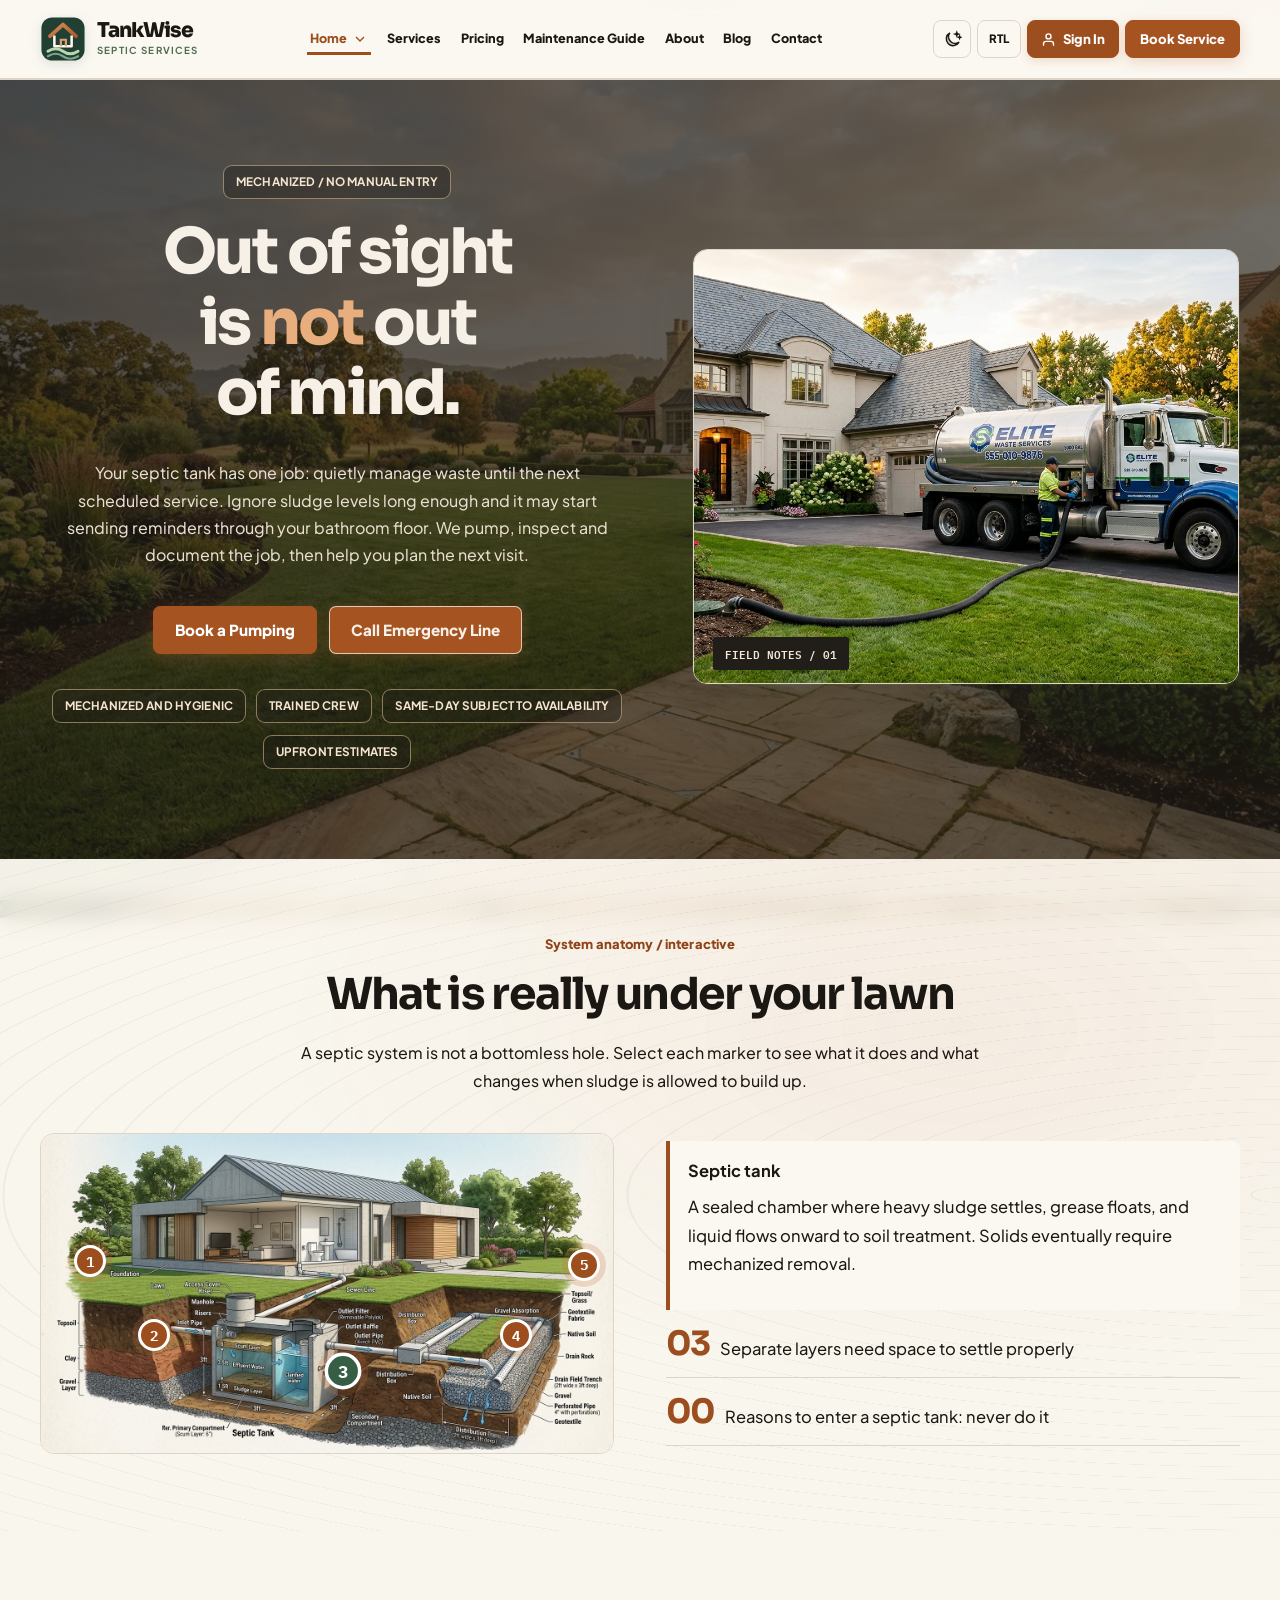
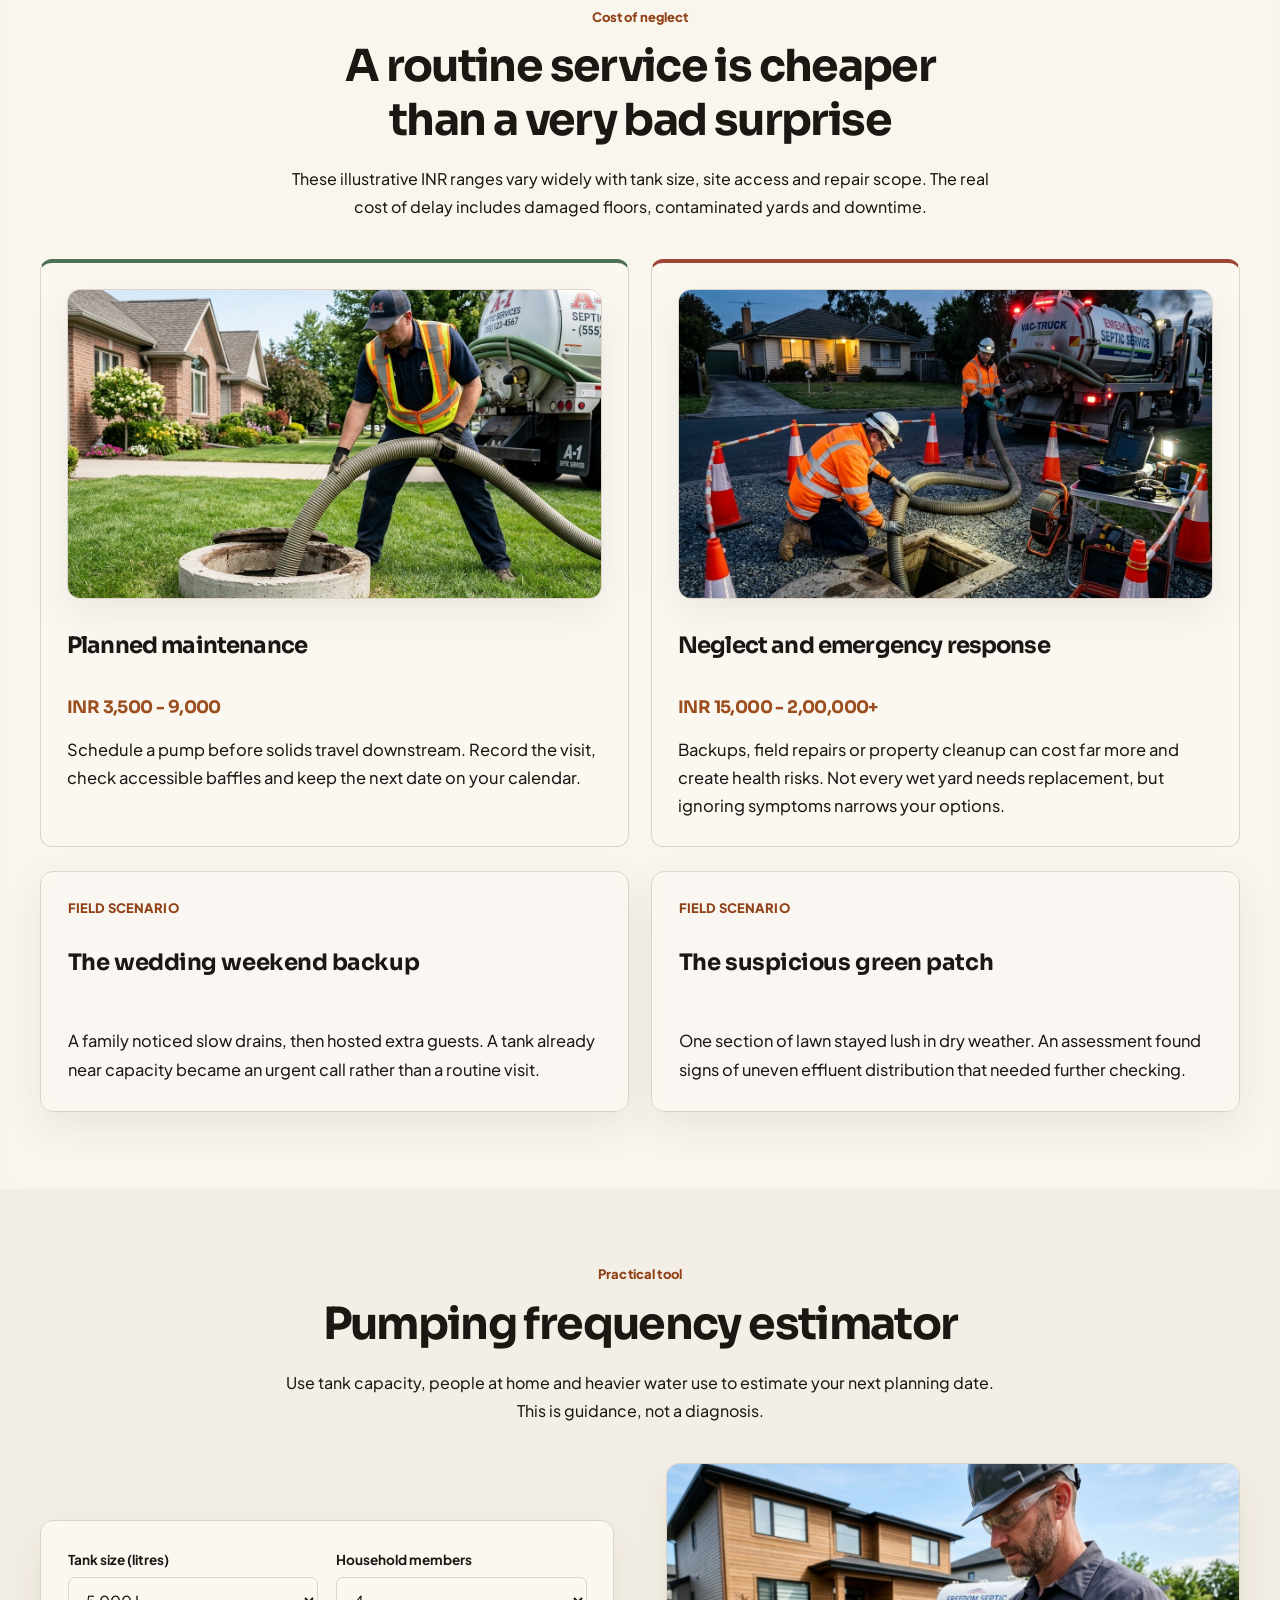
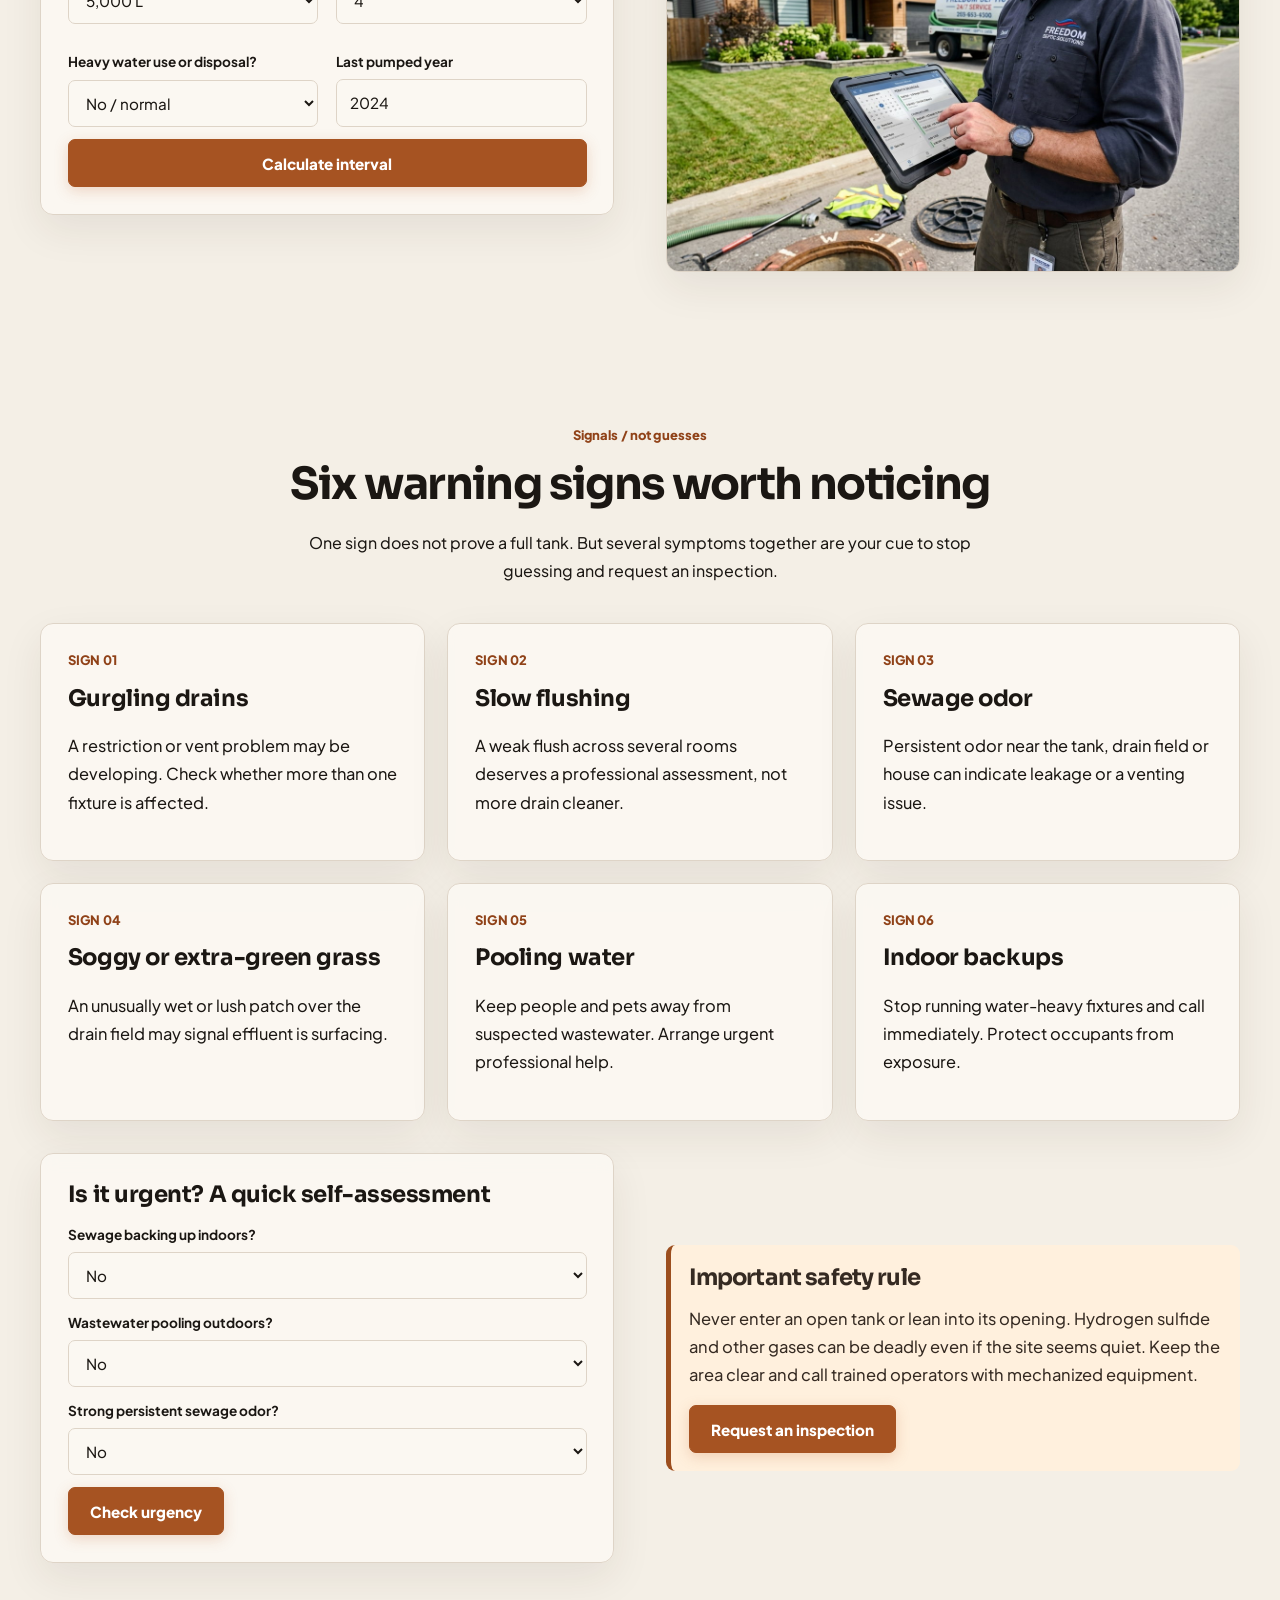
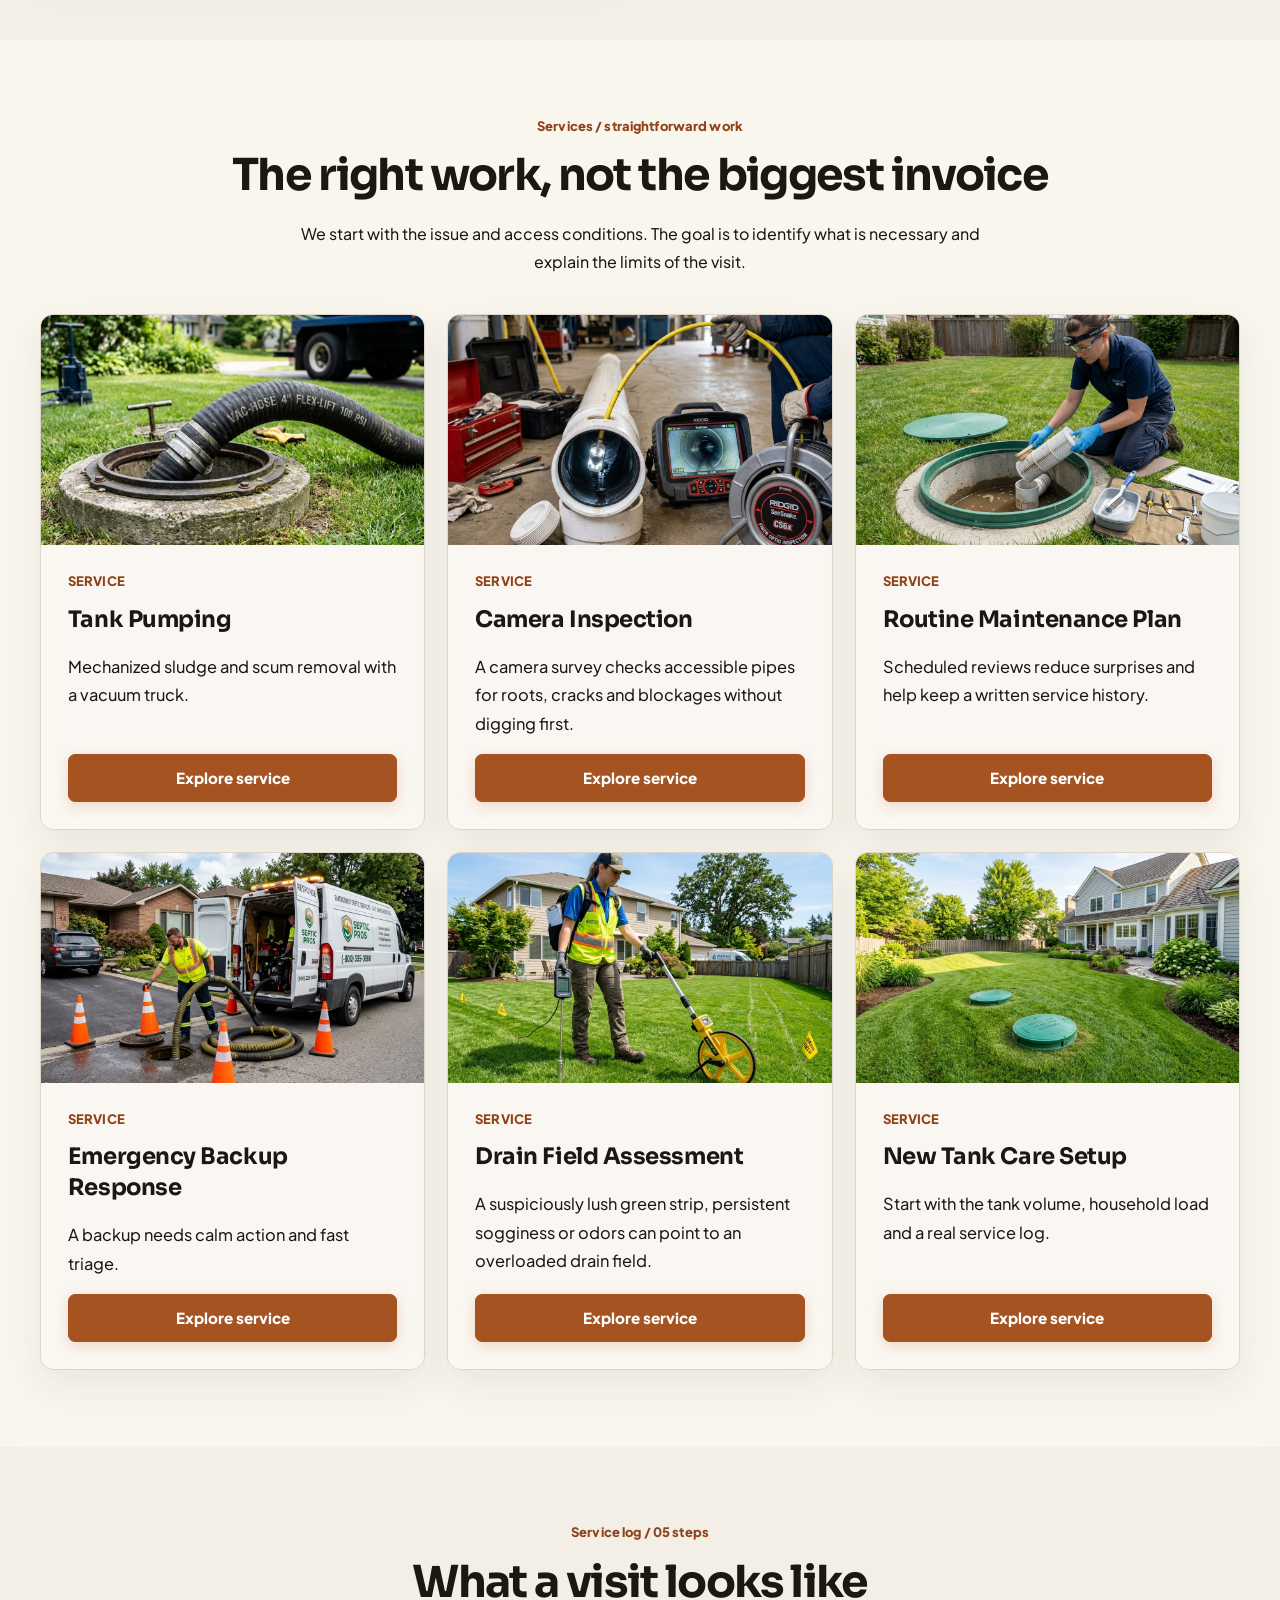
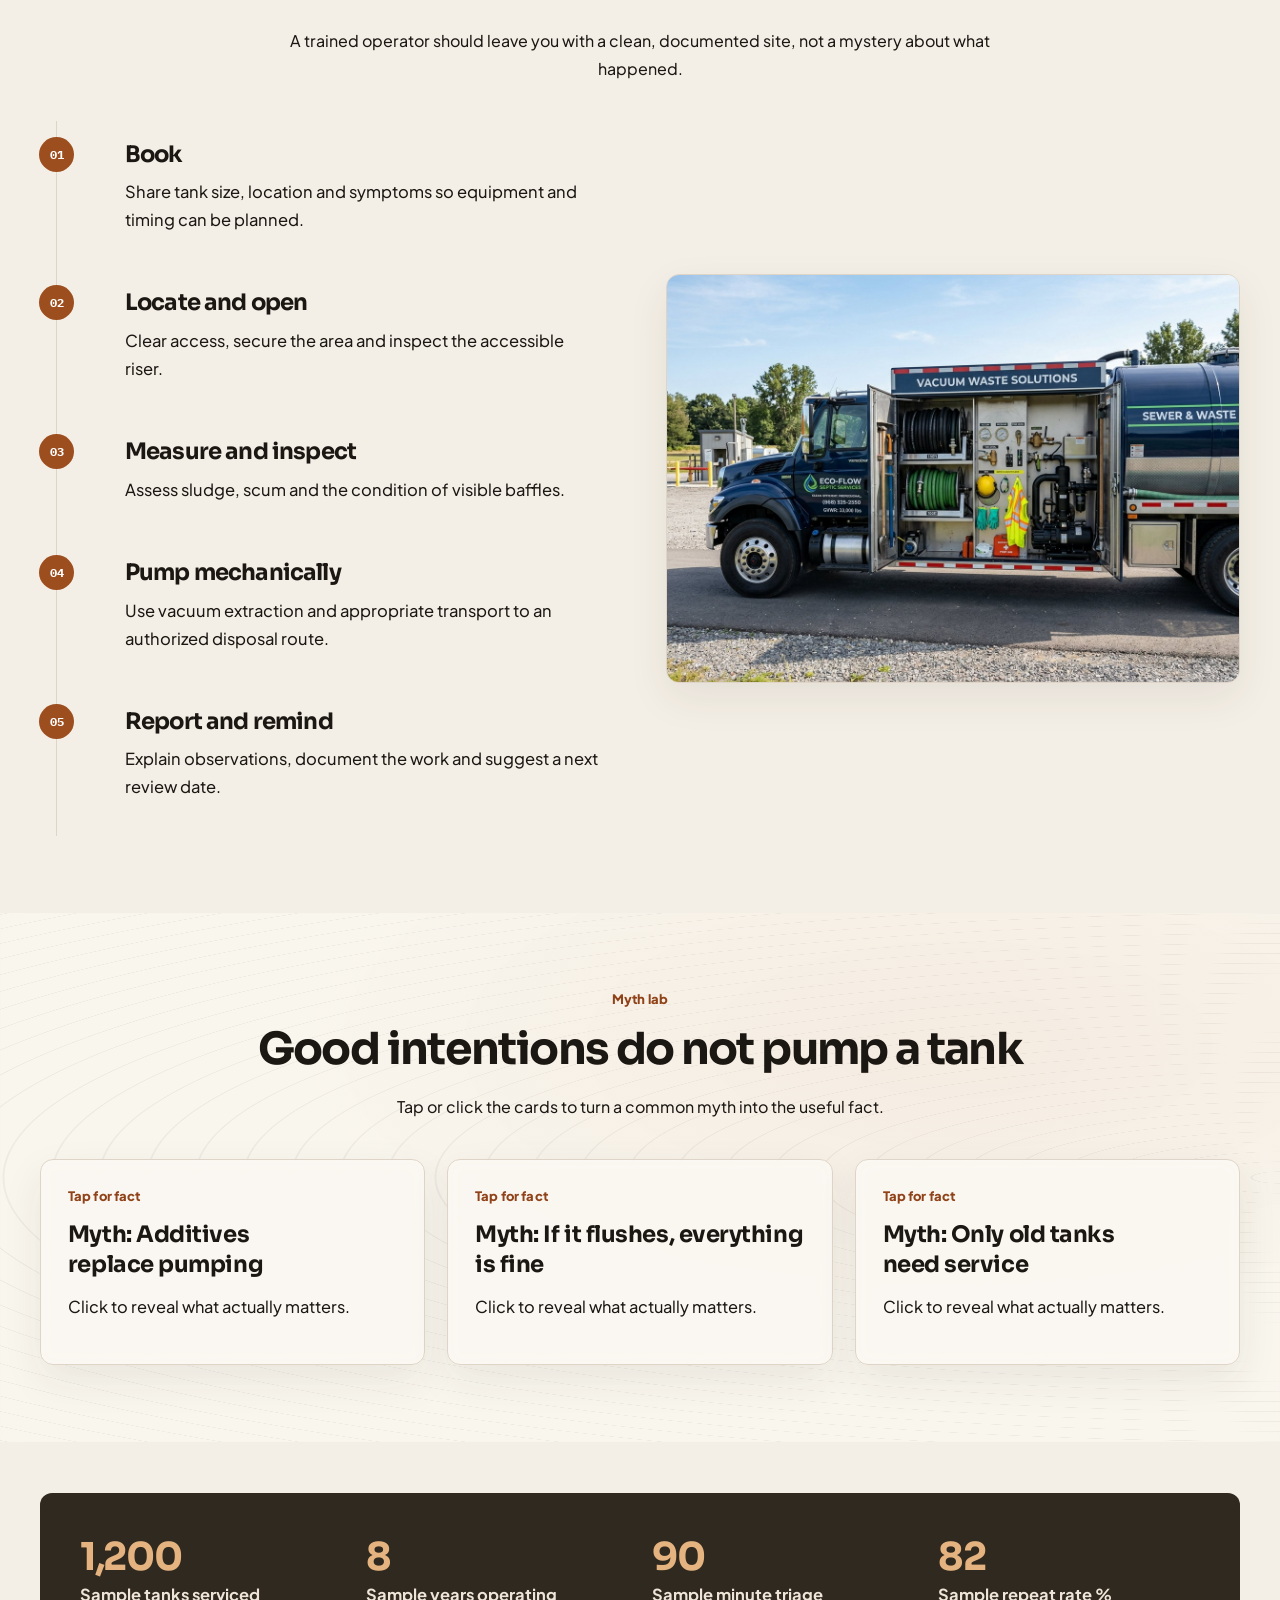
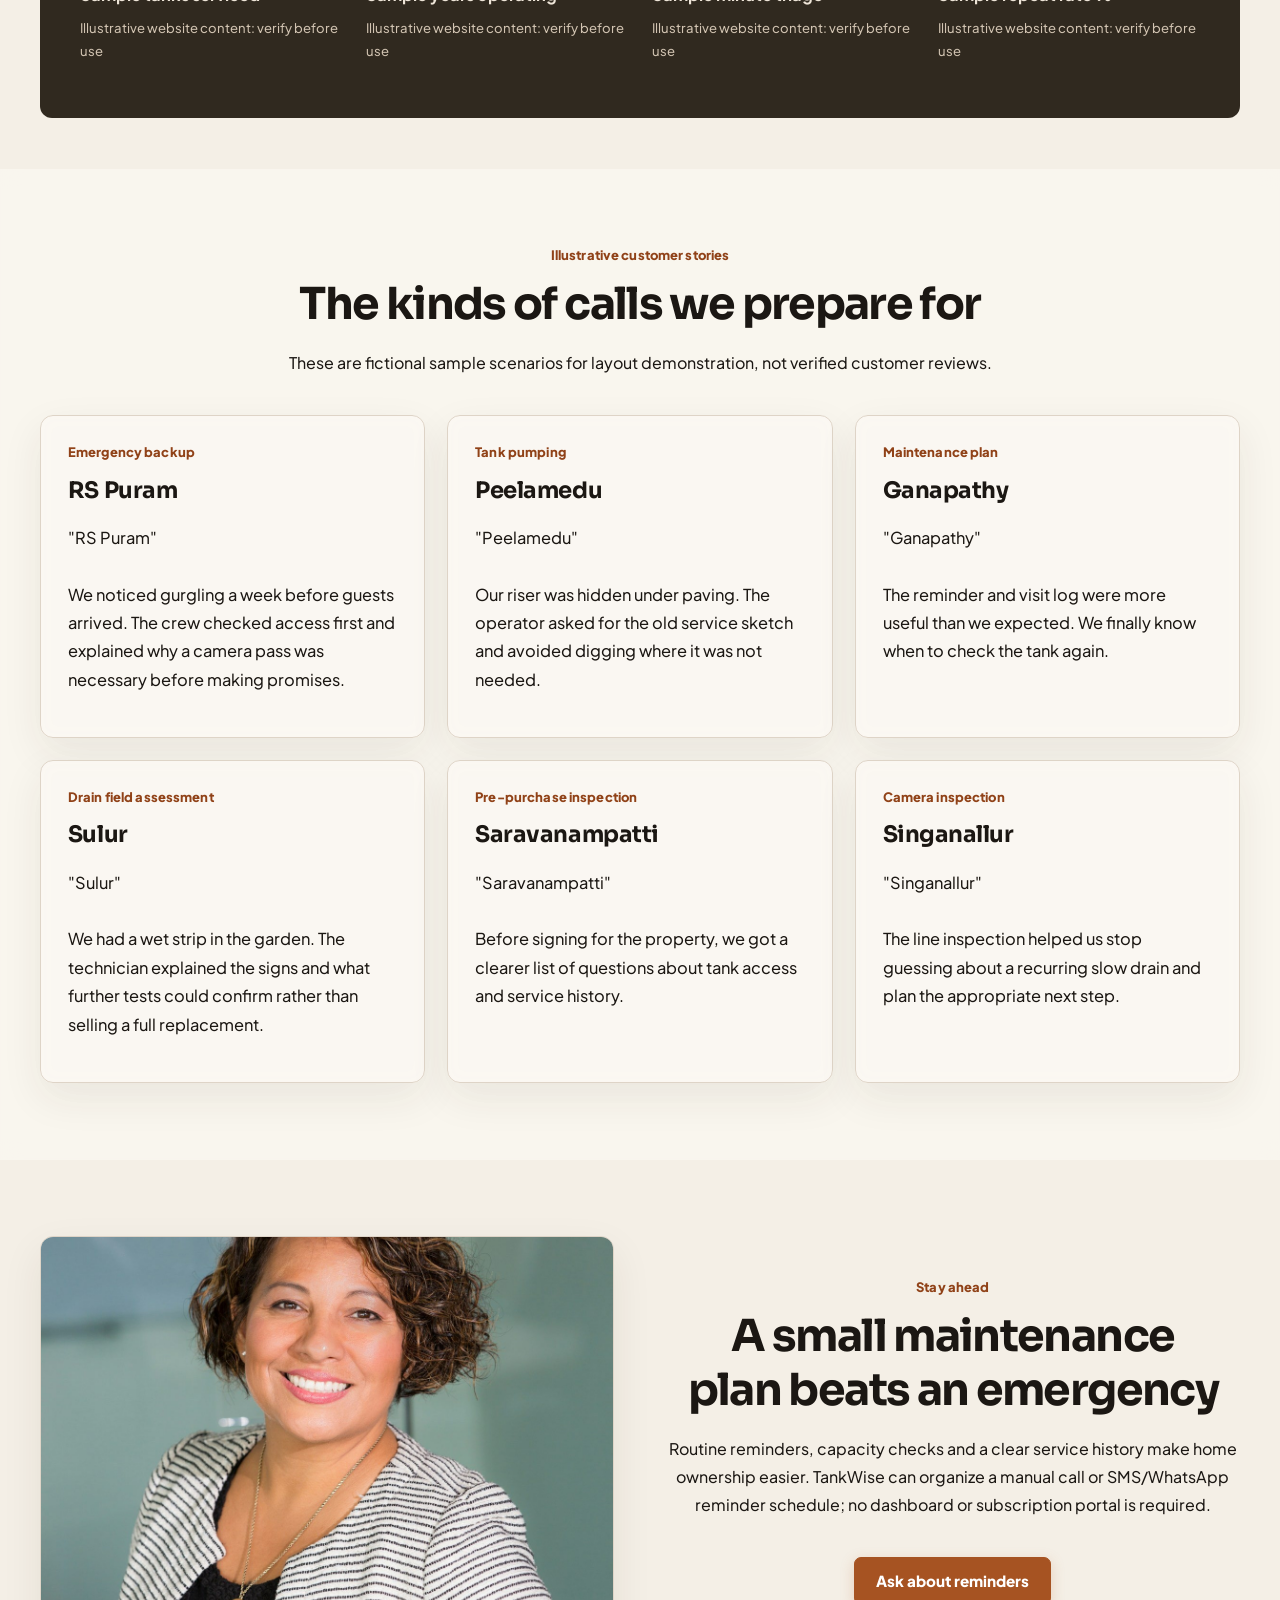
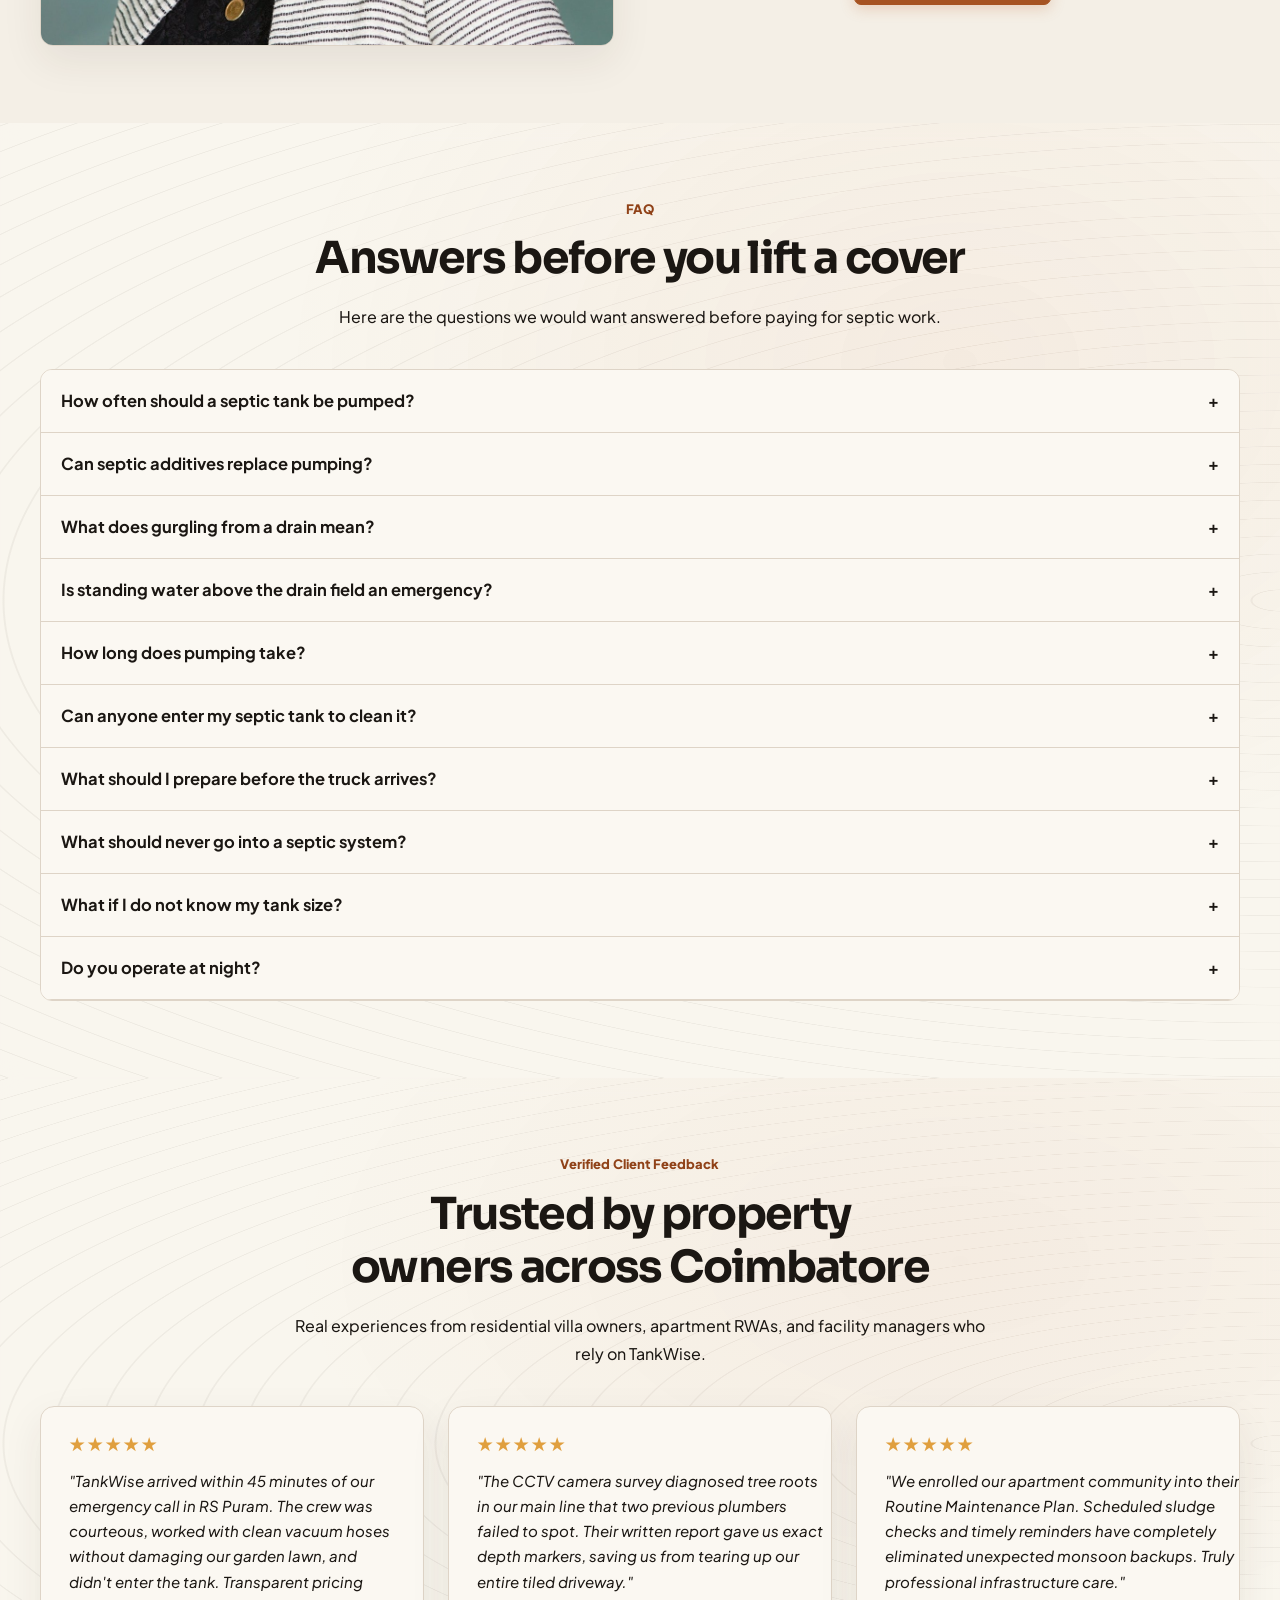
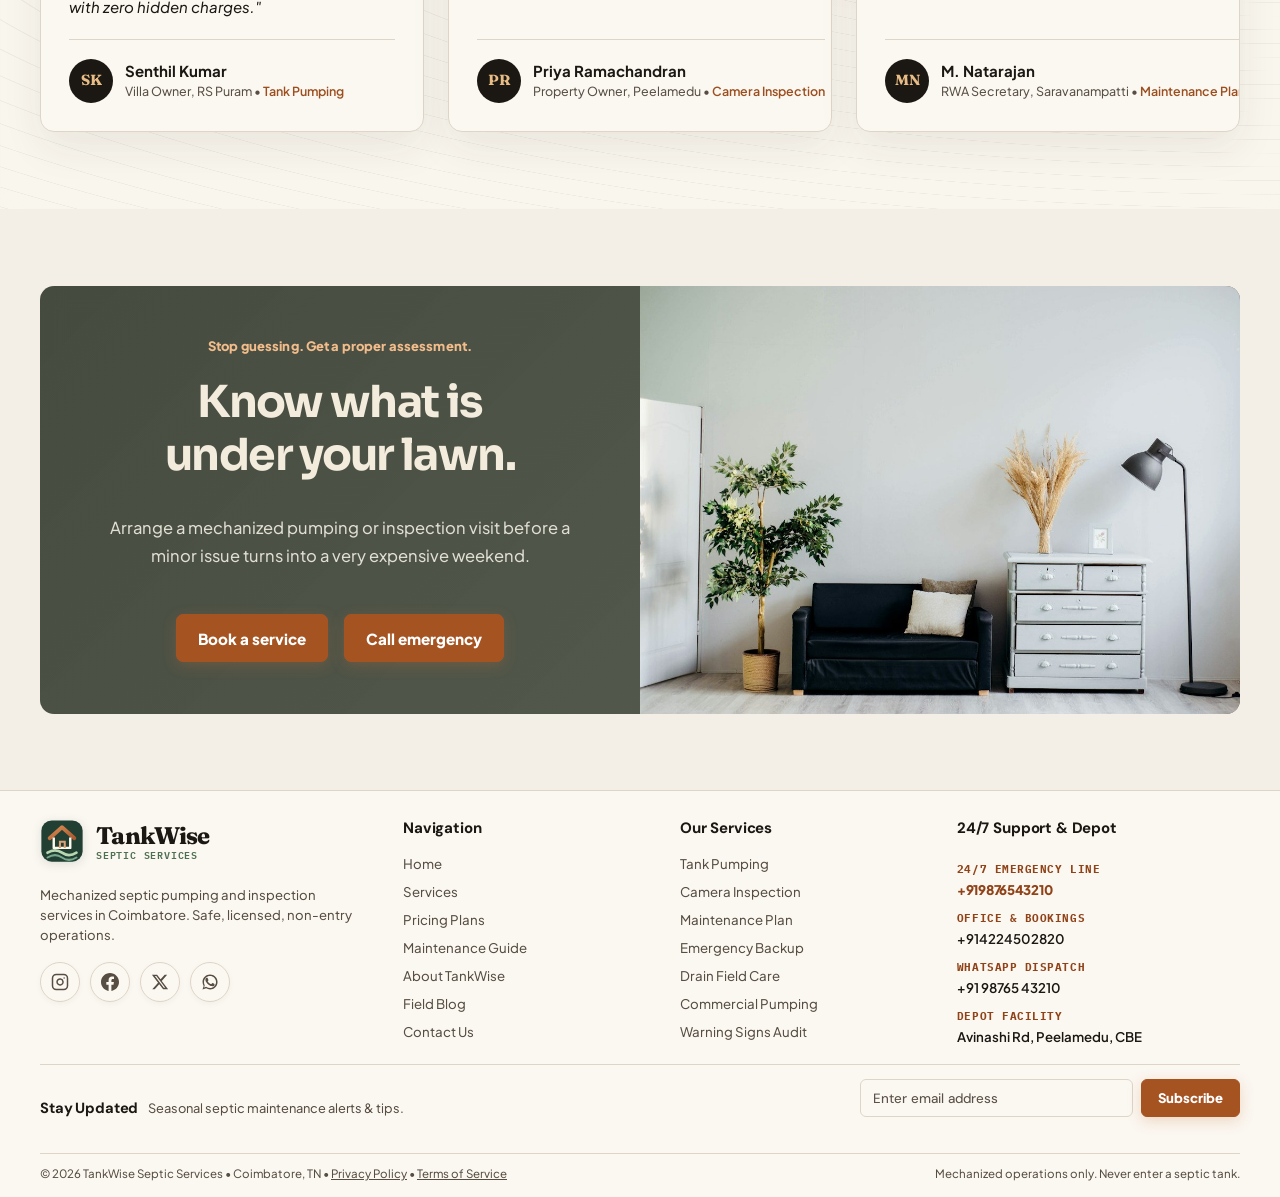
==== commit 1928c8b5: "Add files via upload" ====
--- a/TankWise/index.html
+++ b/TankWise/index.html
@@ -37,6 +37,37 @@
     
     
     
+    <style>
+    /* Review follow-up: keep the home cost/scenario section as a clean 2x2 layout with aligned card content. */
+    @media (min-width: 701px) {
+      .home-cost-comparison,
+      .home-field-scenarios {
+        grid-template-columns: repeat(2, minmax(0, 1fr));
+        align-items: stretch;
+      }
+      .home-cost-comparison > .comparison,
+      .home-field-scenarios > .card,
+      .home-field-scenarios > .card .card-body {
+        min-width: 0;
+        width: 100%;
+        height: 100%;
+      }
+      .home-cost-comparison > .comparison > .visual {
+        width: 100%;
+        height: clamp(220px, 28vw, 310px);
+        object-fit: cover;
+      }
+      .home-cost-comparison > .comparison > h3,
+      .home-field-scenarios > .card .card-body > h3 {
+        min-height: 2.5em;
+        margin-top: 14px;
+        margin-bottom: 8px;
+      }
+      .home-cost-comparison > .comparison > .price {
+        margin-top: 0;
+      }
+    }
+    </style>
 </head>
 
 <body>
@@ -97,7 +128,7 @@
                     <p class="lead">These illustrative INR ranges vary widely with tank size, site access and repair
                         scope. The real cost of delay includes damaged floors, contaminated yards and downtime.</p>
                 </div>
-                <div class="grid cols-2">
+                <div class="grid cols-2 home-cost-comparison">
                     <div class="comparison good"><img class="visual" src="assets/images/cost-routine-maintenance.jpg"
                             alt="Routine pump truck and safe service work" loading="lazy">
                         <h3>Planned maintenance</h3>
@@ -113,7 +144,7 @@
                             every wet yard needs replacement, but ignoring symptoms narrows your options.</p>
                     </div>
                 </div>
-                <div class="grid cols-3" style="margin-top:24px">
+                <div class="grid cols-2 home-field-scenarios" style="margin-top:24px">
                     <article class="card reveal">
                         <div class="card-body"><span class="section-kicker">FIELD SCENARIO</span>
                             <h3>The wedding weekend backup</h3>
@@ -126,13 +157,6 @@
                             <h3>The suspicious green patch</h3>
                             <p>One section of lawn stayed lush in dry weather. An assessment found signs of uneven
                                 effluent distribution that needed further checking.</p>
-                        </div>
-                    </article>
-                    <article class="card reveal">
-                        <div class="card-body"><span class="section-kicker">FIELD SCENARIO</span>
-                            <h3>The house purchase surprise</h3>
-                            <p>A buyer skipped the maintenance history review. A later inspection uncovered an
-                                inaccessible cover and years of undocumented pumping.</p>
                         </div>
                     </article>
                 </div>
@@ -266,7 +290,7 @@
                         <div class="card-body"><span class="section-kicker">SERVICE</span>
                             <h3>Tank Pumping</h3>
                             <p>Mechanized sludge and scum removal with a vacuum truck.</p><a class="btn "
-                                href="services.html">Explore service</a>
+                                href="service-details.html?service=tank-pumping">Explore service</a>
                         </div>
                     </article>
                     <article class="card reveal"><img class="card-image"
@@ -274,7 +298,7 @@
                         <div class="card-body"><span class="section-kicker">SERVICE</span>
                             <h3>Camera Inspection</h3>
                             <p>A camera survey checks accessible pipes for roots, cracks and blockages without digging
-                                first.</p><a class="btn " href="services.html">Explore service</a>
+                                first.</p><a class="btn " href="service-details.html?service=camera-inspection">Explore service</a>
                         </div>
                     </article>
                     <article class="card reveal"><img class="card-image" src="assets/images/service-maintenance.jpg"
@@ -282,7 +306,7 @@
                         <div class="card-body"><span class="section-kicker">SERVICE</span>
                             <h3>Routine Maintenance Plan</h3>
                             <p>Scheduled reviews reduce surprises and help keep a written service history.</p><a
-                                class="btn " href="services.html">Explore service</a>
+                                class="btn " href="service-details.html?service=routine-maintenance">Explore service</a>
                         </div>
                     </article>
                     <article class="card reveal"><img class="card-image" src="assets/images/service-backup.jpg"
@@ -290,7 +314,7 @@
                         <div class="card-body"><span class="section-kicker">SERVICE</span>
                             <h3>Emergency Backup Response</h3>
                             <p>A backup needs calm action and fast triage.</p><a class="btn "
-                                href="services.html">Explore service</a>
+                                href="service-details.html?service=emergency-backup">Explore service</a>
                         </div>
                     </article>
                     <article class="card reveal"><img class="card-image" src="assets/images/service-drainfield.jpg"
@@ -298,7 +322,7 @@
                         <div class="card-body"><span class="section-kicker">SERVICE</span>
                             <h3>Drain Field Assessment</h3>
                             <p>A suspiciously lush green strip, persistent sogginess or odors can point to an overloaded
-                                drain field.</p><a class="btn " href="services.html">Explore service</a>
+                                drain field.</p><a class="btn " href="service-details.html?service=drain-field">Explore service</a>
                         </div>
                     </article>
                     <article class="card reveal"><img class="card-image" src="assets/images/service-new-tank.jpg"
@@ -306,7 +330,7 @@
                         <div class="card-body"><span class="section-kicker">SERVICE</span>
                             <h3>New Tank Care Setup</h3>
                             <p>Start with the tank volume, household load and a real service log.</p><a class="btn "
-                                href="services.html">Explore service</a>
+                                href="service-details.html?service=new-tank-care">Explore service</a>
                         </div>
                     </article>
                 </div>
--- a/TankWise/assets/css/bundle-home.css
+++ b/TankWise/assets/css/bundle-home.css
@@ -2805,6 +2805,52 @@
   transform: scale(1) translateY(0);
 }
 
+.auth-modal-top-bar {
+  display: flex;
+  align-items: center;
+  justify-content: space-between;
+  margin-bottom: 8px;
+  min-height: 34px;
+}
+
+.auth-modal-top-bar .auth-modal-close {
+  position: static !important;
+  top: auto !important;
+  right: auto !important;
+  margin: 0 !important;
+}
+
+.auth-modal-back {
+  display: inline-flex;
+  align-items: center;
+  gap: 6px;
+  padding: 6px 12px;
+  font-size: 0.8rem;
+  font-weight: 600;
+  color: var(--muted);
+  background: var(--bg);
+  border: 1px solid var(--line);
+  border-radius: 20px;
+  text-decoration: none;
+  cursor: pointer;
+  transition: all 0.18s ease;
+  line-height: 1;
+}
+
+.auth-modal-back:hover {
+  background: var(--line);
+  color: var(--copper);
+  border-color: var(--copper);
+}
+
+.auth-modal-back svg {
+  transition: transform 0.18s ease;
+}
+
+.auth-modal-back:hover svg {
+  transform: translateX(-2px);
+}
+
 .auth-modal-close {
   position: absolute;
   top: 16px;
@@ -2839,12 +2885,58 @@
   align-items: center;
   gap: 8px;
   margin-bottom: 14px;
+  text-decoration: none;
+  cursor: pointer;
+  transition: opacity 0.18s ease, transform 0.18s ease;
+}
+
+.auth-modal-brand:hover {
+  opacity: 0.88;
+  transform: translateY(-1px);
 }
 
 .auth-modal-brand strong {
   font-family: 'Fraunces', serif;
   font-size: 1.35rem;
   color: var(--text);
+  transition: color 0.18s ease;
+}
+
+.auth-modal-brand:hover strong {
+  color: var(--copper);
+}
+
+.auth-modal-back-footer {
+  margin-top: 14px;
+  padding-top: 10px;
+  border-top: 1px dashed var(--line);
+  text-align: center;
+}
+
+.auth-back-to-site {
+  display: inline-flex;
+  align-items: center;
+  gap: 6px;
+  font-size: 0.82rem;
+  font-weight: 600;
+  color: var(--muted);
+  text-decoration: none;
+  padding: 6px 12px;
+  border-radius: 8px;
+  transition: all 0.18s ease;
+}
+
+.auth-back-to-site:hover {
+  color: var(--copper);
+  background: var(--bg);
+}
+
+.auth-back-to-site svg {
+  transition: transform 0.18s ease;
+}
+
+.auth-back-to-site:hover svg {
+  transform: translateX(-3px);
 }
 
 /* Tabs: Sign In / Create Account */
@@ -3379,3 +3471,349 @@
   color: #bfaea0 !important;
   opacity: 1 !important;
 }
+
+
+/* ====================================================================
+   TankWise October 2026 | Shared sticky navigation and contrast audit
+   Keeps existing theme, markup, images, behaviour and responsive rules.
+   ==================================================================== */
+/* Header HTML is injected into a short [data-header] host. Sticky on the
+   nested header alone stops at the host's bottom. The HOST must stick. */
+body > [data-header] {
+  position: -webkit-sticky !important;
+  position: sticky !important;
+  top: 0 !important;
+  inset-inline: 0;
+  width: 100%;
+  z-index: 4000 !important;
+}
+body > [data-header] > .site-header {
+  position: relative !important;
+  top: auto !important;
+  width: 100% !important;
+  z-index: auto !important;
+  background-color: var(--headbg);
+  border-bottom: 1px solid var(--line);
+}
+/* Header height is responsive, and anchor focus must not land underneath it. */
+html { scroll-padding-top: 90px; }
+main [id], section[id] { scroll-margin-top: 90px; }
+@media (max-width: 990px) {
+  html { scroll-padding-top: 78px; }
+  main [id], section[id] { scroll-margin-top: 78px; }
+  /* Keep fly-out navigation over all page/hero layers. */
+  body > [data-header] > .site-header .nav { z-index: 4200 !important; }
+}
+/* Use warm copper for dark-on-light labels, and a light copper for labels
+   shown over permanently dark regions (light mode included). */
+:root { --tw-label-light: #904218; --tw-label-on-dark: #f2bc8b;
+  --tw-quiet-on-dark: #e4d8c8; --tw-error-light: #9e3024; }
+html.dark { --tw-label-light: #eeb184; --tw-label-on-dark: #f2bc8b;
+  --tw-quiet-on-dark: #e4d8c8; --tw-error-light: #ff9b87; }
+.section-kicker, .eyebrow, .mono,
+.site-footer .footer-contact-label, .site-footer .footer-emergency-link {
+  color: var(--tw-label-light) !important;
+}
+/* Inner heroes, tinted ink blocks, comparison banners and CTA bands have
+   dark backgrounds in BOTH themes: a dark-copper kicker is unreadable. */
+.page-hero .section-kicker, .page-hero .eyebrow, .page-hero .mono,
+.ink .section-kicker, .ink .eyebrow, .ink .mono,
+.cta-band .section-kicker, .cta-band .eyebrow, .cta-band .mono,
+.stat-band .section-kicker, .stat-band .eyebrow, .stat-band .mono,
+.result .section-kicker, .result .eyebrow,
+html.dark .page-hero .section-kicker, html.dark .ink .section-kicker,
+html.dark .cta-band .section-kicker, html.dark .stat-band .section-kicker {
+  color: var(--tw-label-on-dark) !important;
+}
+.page-hero .muted, .ink .muted, .cta-band .muted, .stat-band .muted, .result .muted,
+.page-hero small, .ink small, .cta-band small, .stat-band small {
+  color: var(--tw-quiet-on-dark) !important;
+}
+/* Two landing-page heroes use a pale surface in light mode and deep ink
+   in dark mode; keep all hero labels and content readable in both. */
+html:not(.dark) .hero .section-kicker,
+html:not(.dark) .hero .eyebrow,
+html:not(.dark) .hero .mono { color: #7e3b17 !important; }
+html:not(.dark) .hero h1, html:not(.dark) .hero h2,
+html:not(.dark) .hero h3 { color: #1f2d22 !important; }
+html:not(.dark) .hero p, html:not(.dark) .hero .lead,
+html:not(.dark) .hero .muted { color: #334a3b !important; }
+html:not(.dark) .hero .stamp {
+  color: #294431 !important;
+  border-color: #819886 !important;
+  background: rgba(255, 252, 246, .87) !important;
+}
+html.dark .hero .section-kicker, html.dark .hero .eyebrow,
+html.dark .hero .mono { color: var(--tw-label-on-dark) !important; }
+html.dark .hero h1, html.dark .hero h2, html.dark .hero h3 {
+  color: #f8f1e8 !important;
+}
+html.dark .hero p, html.dark .hero .lead, html.dark .hero .muted {
+  color: #e7ddd0 !important;
+}
+html.dark .hero .stamp { color: #f3e2ce !important;
+  border-color: rgba(235,205,158,.55) !important; }
+/* High-contrast input guidance, field errors and negative messages. */
+.field-error, .error-text, [data-error] { color: var(--tw-error-light); }
+html.dark .field-error, html.dark .error-text, html.dark [data-error] {
+  color: #ff9b87 !important;
+}
+/* Ensure active tabs/filters contrast with their surfaces. */
+html.dark .filter.active, html.dark .filter[aria-pressed="true"] {
+  background: #e8ae7d !important;
+  border-color: #e8ae7d !important;
+  color: #21170e !important;
+}
+/* Browser focus indication must remain visible on pale and dark surfaces. */
+a:focus-visible, button:focus-visible, input:focus-visible,
+select:focus-visible, textarea:focus-visible {
+  outline-color: var(--tw-label-light);
+  outline-offset: 3px;
+}
+/* Preserve the existing primary copper buttons and readable white labels. */
+.btn, .site-header .header-book, .footer-newsletter-btn {
+  background-color: #a65322 !important;
+  color: #fff !important;
+  border-color: #a65322 !important;
+}
+.btn:hover, .site-header .header-book:hover, .footer-newsletter-btn:hover {
+  background-color: #8e4316 !important;
+  color: #fff !important;
+  border-color: #8e4316 !important;
+}
+/* Avoid contrasting foregrounds getting lost in form-field placeholders. */
+input::placeholder, textarea::placeholder {
+  color: #5b5148 !important;
+  opacity: 1 !important;
+}
+html.dark input::placeholder, html.dark textarea::placeholder {
+  color: #d4c5b3 !important;
+}
+@media (prefers-reduced-motion: reduce) {
+  body > [data-header] > .site-header,
+  body > [data-header] > .site-header .head-inner { transition: none; }
+}
+
+/* Sticky navigation: clip horizontal spill without making body a scroll container. */
+body { overflow-x: clip !important; }
+/* Footer social icons: readable symbols when hovered on saturated brand hues. */
+.site-footer .footer-social-icon.whatsapp:hover,
+html.dark .site-footer .footer-social-icon.whatsapp:hover {
+  background: #13783a !important; border-color: #13783a !important; color: #fff !important;
+}
+.site-footer .footer-social-icon.facebook:hover,
+html.dark .site-footer .footer-social-icon.facebook:hover {
+  background: #155fbd !important; border-color: #155fbd !important; color: #fff !important;
+}
+
+/* Review corrections: modest text-size increase only; all layouts, themes,
+   content, and existing functionality remain unchanged. */
+body { font-size: 16.5px; }
+main .card-body p { font-size: 1.025rem; }
+main .section-kicker, main .eyebrow { font-size: .8125rem; }
+.site-header .nav a, .site-header .nav .home-trigger { font-size: .9rem; }
+main .btn, main .filter { font-size: .95rem; }
+main .blog-meta { font-size: .84rem; }
+@media (max-width: 700px) {
+  body { font-size: 16px; }
+  main .card-body p { font-size: 1rem; }
+  main .section-kicker, main .eyebrow { font-size: .79rem; }
+}
+
+/* Review issue 3: show the shipped landscape image within inner-page heroes.
+   Keep the existing overlay for legible typography in light and dark modes. */
+.page-hero {
+  background: linear-gradient(105deg, rgba(28, 24, 19, .75), rgba(37, 31, 24, .65)),
+              url('../images/tankwise-grand-background.webp') center 52% / cover no-repeat !important;
+}
+html.dark .page-hero {
+  background: linear-gradient(105deg, rgba(15, 18, 15, .79), rgba(26, 24, 21, .71)),
+              url('../images/tankwise-grand-background.webp') center 52% / cover no-repeat !important;
+}
+
+/* The two home hero variants use pale text surfaces in light mode and dark
+   surfaces in dark mode; reveal the same supplied image without lowering
+   the existing foreground text contrast. */
+html:not(.dark) .hero,
+html:not(.dark) .emergency-hero {
+  background: linear-gradient(110deg, rgba(251, 248, 242, .90), rgba(237, 241, 231, .84)),
+              url('../images/tankwise-grand-background.webp') center 52% / cover no-repeat !important;
+}
+html.dark .hero,
+html.dark .emergency-hero {
+  background: linear-gradient(110deg, rgba(26, 33, 28, .83), rgba(33, 40, 32, .78)),
+              url('../images/tankwise-grand-background.webp') center 52% / cover no-repeat !important;
+}
+/* Dynamic blog article pages use this separate hero class. */
+.blog-article-hero {
+  background: linear-gradient(105deg, rgba(28, 24, 19, .78), rgba(37, 31, 24, .68)),
+              url('../images/tankwise-grand-background.webp') center 52% / cover no-repeat !important;
+}
+html.dark .blog-article-hero {
+  background: linear-gradient(105deg, rgba(15, 18, 15, .83), rgba(26, 24, 21, .76)),
+              url('../images/tankwise-grand-background.webp') center 52% / cover no-repeat !important;
+}
+
+.home-cost-comparison{align-items:stretch}.home-cost-comparison>.comparison{display:flex;flex-direction:column;height:100%;min-height:100%}.home-cost-comparison>.comparison .visual{height:255px;margin-bottom:18px}.home-cost-comparison>.comparison h3{margin:0 0 14px;min-height:2.5em;display:flex;align-items:flex-start}.home-cost-comparison>.comparison .price{margin:0 0 18px}.home-cost-comparison>.comparison p:last-child{margin:0}.home-field-scenarios{align-items:stretch}.home-field-scenarios>.card{height:100%}.home-field-scenarios>.card .card-body{display:flex;flex-direction:column;height:100%;gap:14px}.home-field-scenarios>.card h3{margin:0}.home-field-scenarios>.card p{margin:0}.home-field-scenarios>.card .section-kicker{margin-bottom:2px}@media(max-width:700px){.home-cost-comparison>.comparison .visual{height:220px}}
+
+
+/* Review issues 9-13: scoped tablet/mobile navigation, brand and form/guide layout repairs.
+   Desktop layouts and unrelated component styles are intentionally unchanged. */
+@media (max-width: 990px) {
+  /* The menu must attach to the FULL header, not the narrow middle grid column. */
+  .site-header { position: relative !important; isolation: isolate; }
+  .site-header .head-inner { position: static !important; }
+  .site-header .nav {
+    display: none !important;
+    position: absolute !important;
+    inset-inline: 0 !important;
+    left: 0 !important;
+    right: 0 !important;
+    top: 100% !important;
+    width: 100% !important;
+    min-width: 0 !important;
+    max-width: none !important;
+    height: auto !important;
+    max-height: calc(100vh - 64px) !important;
+    max-height: calc(100dvh - 64px) !important;
+    overflow-y: auto !important;
+    overflow-x: hidden !important;
+    overscroll-behavior: contain;
+    box-sizing: border-box !important;
+    padding: 14px max(16px, env(safe-area-inset-right)) 20px max(16px, env(safe-area-inset-left)) !important;
+    margin: 0 !important;
+    flex-direction: column !important;
+    align-items: stretch !important;
+    justify-content: flex-start !important;
+    gap: 2px !important;
+    z-index: 4200 !important;
+    background: var(--card) !important;
+    border-bottom: 2px solid var(--copper) !important;
+    box-shadow: 0 18px 28px rgba(0,0,0,.20) !important;
+  }
+  .site-header .nav.open { display: flex !important; }
+  .site-header .nav > a,
+  .site-header .nav > .nav-home,
+  .site-header .nav > .mobile-nav-cta {
+    box-sizing: border-box !important;
+    width: 100% !important;
+    max-width: 440px !important;
+    margin-inline: auto !important;
+  }
+  .site-header .nav a,
+  .site-header .nav .home-trigger {
+    box-sizing: border-box !important;
+    width: 100% !important;
+    max-width: none !important;
+    min-height: 40px !important;
+    padding: 10px 14px !important;
+    text-align: center !important;
+    justify-content: center !important;
+    white-space: normal !important;
+    line-height: 1.3 !important;
+  }
+  .site-header .nav .nav-home { align-items: stretch !important; }
+  .site-header .nav .home-pages {
+    position: static !important;
+    width: 100% !important;
+    max-width: none !important;
+    margin: 0 !important;
+    padding: 4px 8px 8px !important;
+    box-sizing: border-box !important;
+    box-shadow: none !important;
+  }
+  .site-header .nav .home-pages a { min-height: 36px !important; padding: 8px 10px !important; }
+  .site-header .nav .mobile-nav-cta { padding-top: 12px !important; margin-top: 8px !important; }
+  .site-header .nav .mobile-nav-book { max-width: none !important; }
+  .site-header .brand { min-width: 0 !important; max-width: 100% !important; flex-shrink: 1 !important; }
+  .site-header .brand-copy { display: flex !important; flex-direction: column !important; min-width: 0 !important; }
+  .site-header .brand-copy strong { display: block !important; white-space: nowrap !important; }
+  .site-header .brand-copy small { display: block !important; font-size: .48rem !important; letter-spacing: .06em !important; white-space: nowrap !important; }
+  html.dark .site-header .brand-copy small { color: #b5d4bb !important; }
+  /* Stacked content must override inline desktop-only two-column templates. */
+  #full-guide,
+  .booking-review-layout {
+    display: grid !important;
+    grid-template-columns: minmax(0, 1fr) !important;
+    align-items: start !important;
+    gap: 24px !important;
+    width: 100% !important;
+    max-width: 100% !important;
+    box-sizing: border-box !important;
+  }
+  #full-guide > *, .booking-review-layout > * { min-width: 0 !important; max-width: 100% !important; }
+  #full-guide article, #full-guide aside, .booking-review-layout form, .booking-review-layout aside { min-width: 0 !important; overflow-wrap: break-word; }
+  #full-guide aside .btn { white-space: normal !important; max-width: 100% !important; }
+  #full-guide aside img { width: 100%; max-width: 100%; height: auto; }
+  .booking-review-layout .form-grid { grid-template-columns: repeat(2, minmax(0,1fr)); }
+}
+@media (max-width: 700px) {
+  /* Compact phones: one form field per row, without sideways overflow. */
+  .booking-review-layout .form-grid { grid-template-columns: minmax(0,1fr) !important; }
+  .booking-review-layout fieldset { min-width: 0 !important; width: 100% !important; max-width: 100% !important; box-sizing: border-box !important; }
+  .booking-review-layout .field, .booking-review-layout .input,
+  .booking-review-layout input, .booking-review-layout select,
+  .booking-review-layout textarea { min-width: 0 !important; max-width: 100% !important; box-sizing: border-box !important; }
+  #full-guide h2, #full-guide h3,
+  .booking-review-layout h2, .booking-review-layout h3 { overflow-wrap: break-word; }
+  .site-header .nav { max-height: calc(100vh - 64px) !important; max-height: calc(100dvh - 64px) !important; }
+}
+@media (max-width: 390px) {
+  .site-header .brand-copy strong { font-size: .98rem !important; }
+  .site-header .brand-copy small { display: block !important; font-size: .50rem !important; letter-spacing: .01em !important; }
+  .site-header .brand { gap: 5px !important; }
+  .site-header .header-tools { gap: 3px !important; }
+  .site-header .nav { max-height: calc(100vh - 56px) !important; max-height: calc(100dvh - 56px) !important; padding: 10px 12px 16px !important; }
+  .site-header .nav a, .site-header .nav .home-trigger { min-height: 38px !important; padding: 9px 12px !important; }
+}
+
+/* Home 1 & Home 2 (light theme): match the image treatment used by inner-page
+   .page-hero sections. Keep the existing homepage composition and dark theme. */
+html:not(.dark) main > section.hero,
+html:not(.dark) main > section.hero.emergency-hero {
+  background: linear-gradient(105deg, rgba(28, 24, 19, .75), rgba(37, 31, 24, .65)),
+              url('../images/tankwise-grand-background.webp') center 52% / cover no-repeat !important;
+  color: #f7f0e6 !important;
+  backdrop-filter: blur(12px) saturate(1.08);
+  -webkit-backdrop-filter: blur(12px) saturate(1.08);
+}
+/* Inner-page heroes have no decorative pale overlay over their images. */
+html:not(.dark) main > section.hero::after {
+  content: none !important;
+  display: none !important;
+}
+/* Text and labels follow the inner-page dark-image hero palette, rather than
+   the prior light-surface palette (which was illegible on this background). */
+html:not(.dark) main > section.hero h1,
+html:not(.dark) main > section.hero h2,
+html:not(.dark) main > section.hero h3 {
+  color: #f7f0e6 !important;
+  text-shadow: none !important;
+}
+html:not(.dark) main > section.hero h1 em {
+  color: #e8ae7d !important;
+  text-shadow: none !important;
+}
+html:not(.dark) main > section.hero p,
+html:not(.dark) main > section.hero .lead,
+html:not(.dark) main > section.hero .muted {
+  color: #e9ded1 !important;
+  text-shadow: none !important;
+}
+html:not(.dark) main > section.hero .section-kicker,
+html:not(.dark) main > section.hero .eyebrow,
+html:not(.dark) main > section.hero .mono {
+  color: #e8ae7d !important;
+}
+html:not(.dark) main > section.hero .stamp,
+html:not(.dark) main > section.hero .trust-list > *,
+html:not(.dark) main > section.hero .hero-trust > * {
+  color: #f6e5cf !important;
+  border-color: rgba(235, 205, 158, .52) !important;
+  background: rgba(30, 28, 24, .40) !important;
+  text-shadow: none !important;
+}
+html:not(.dark) main > section.hero .btn-ghost {
+  color: #f7f0e6 !important;
+  border-color: rgba(247, 240, 230, .75) !important;
+}
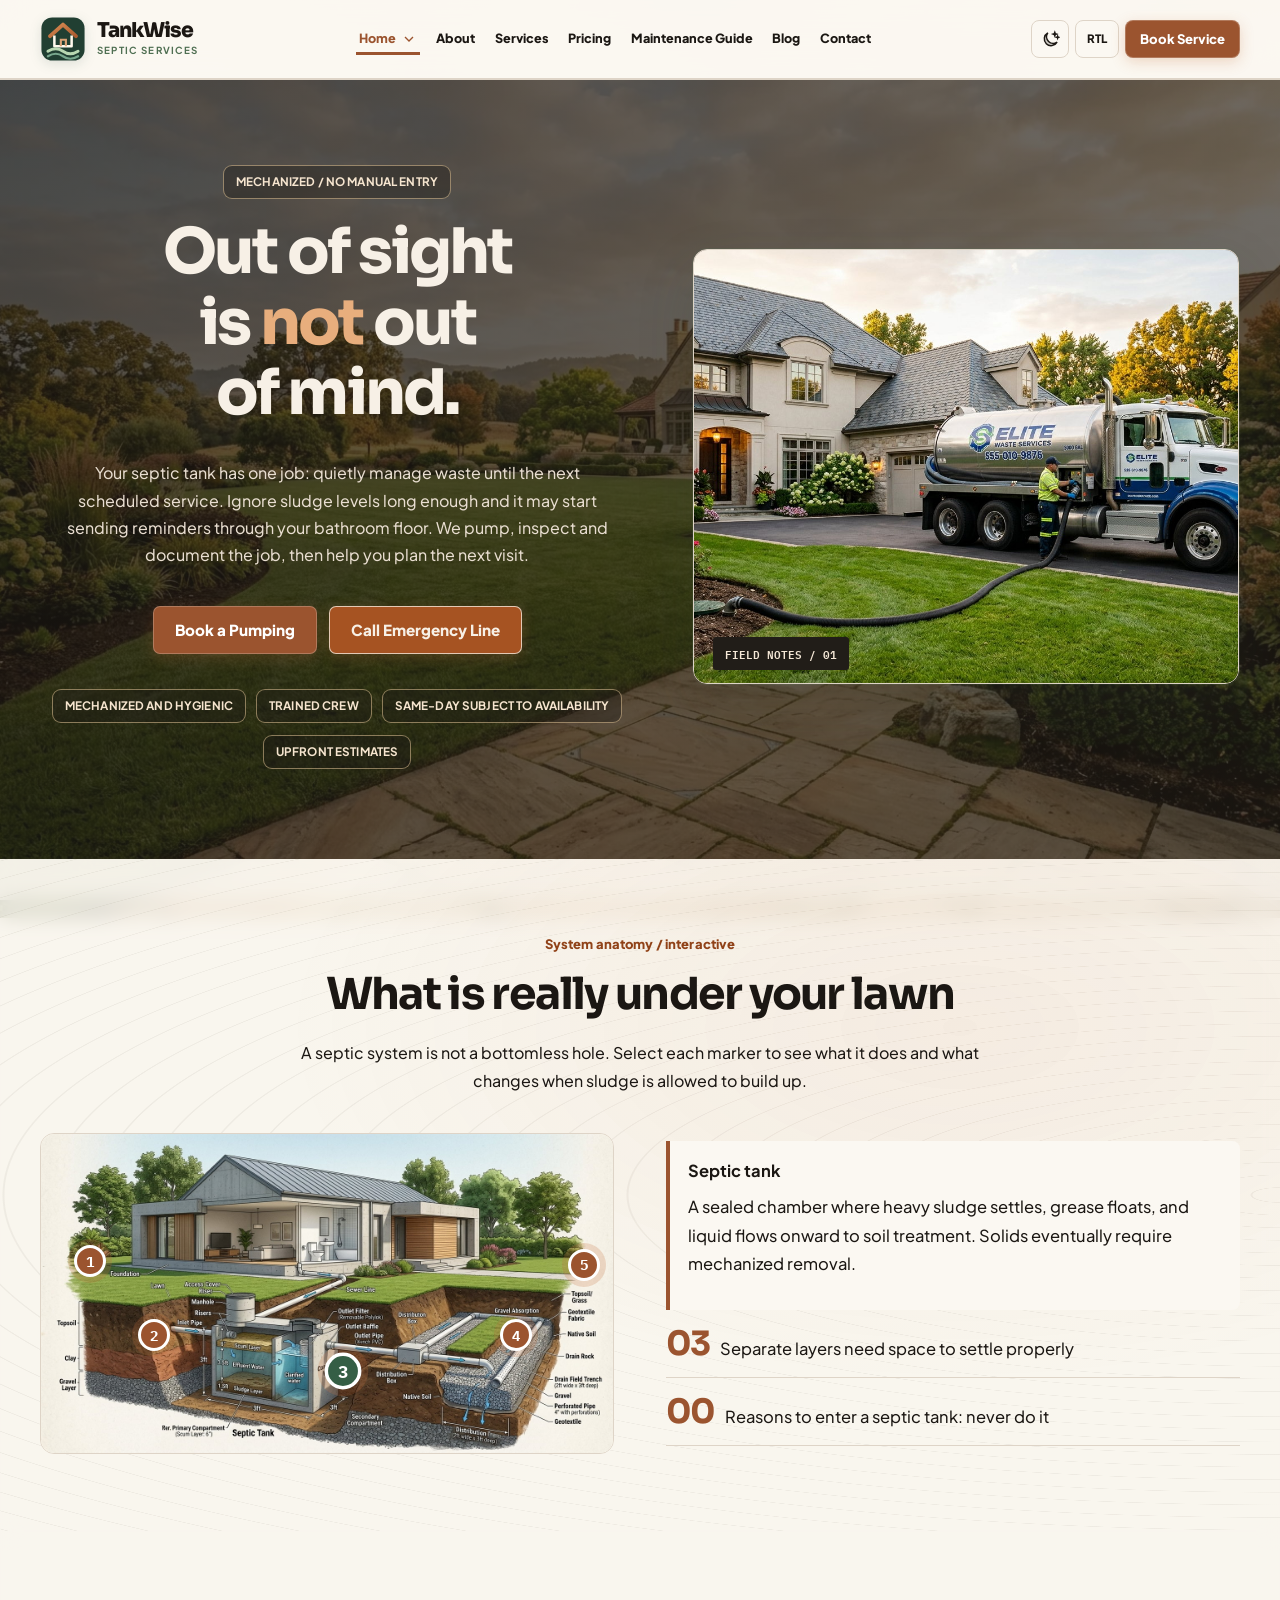
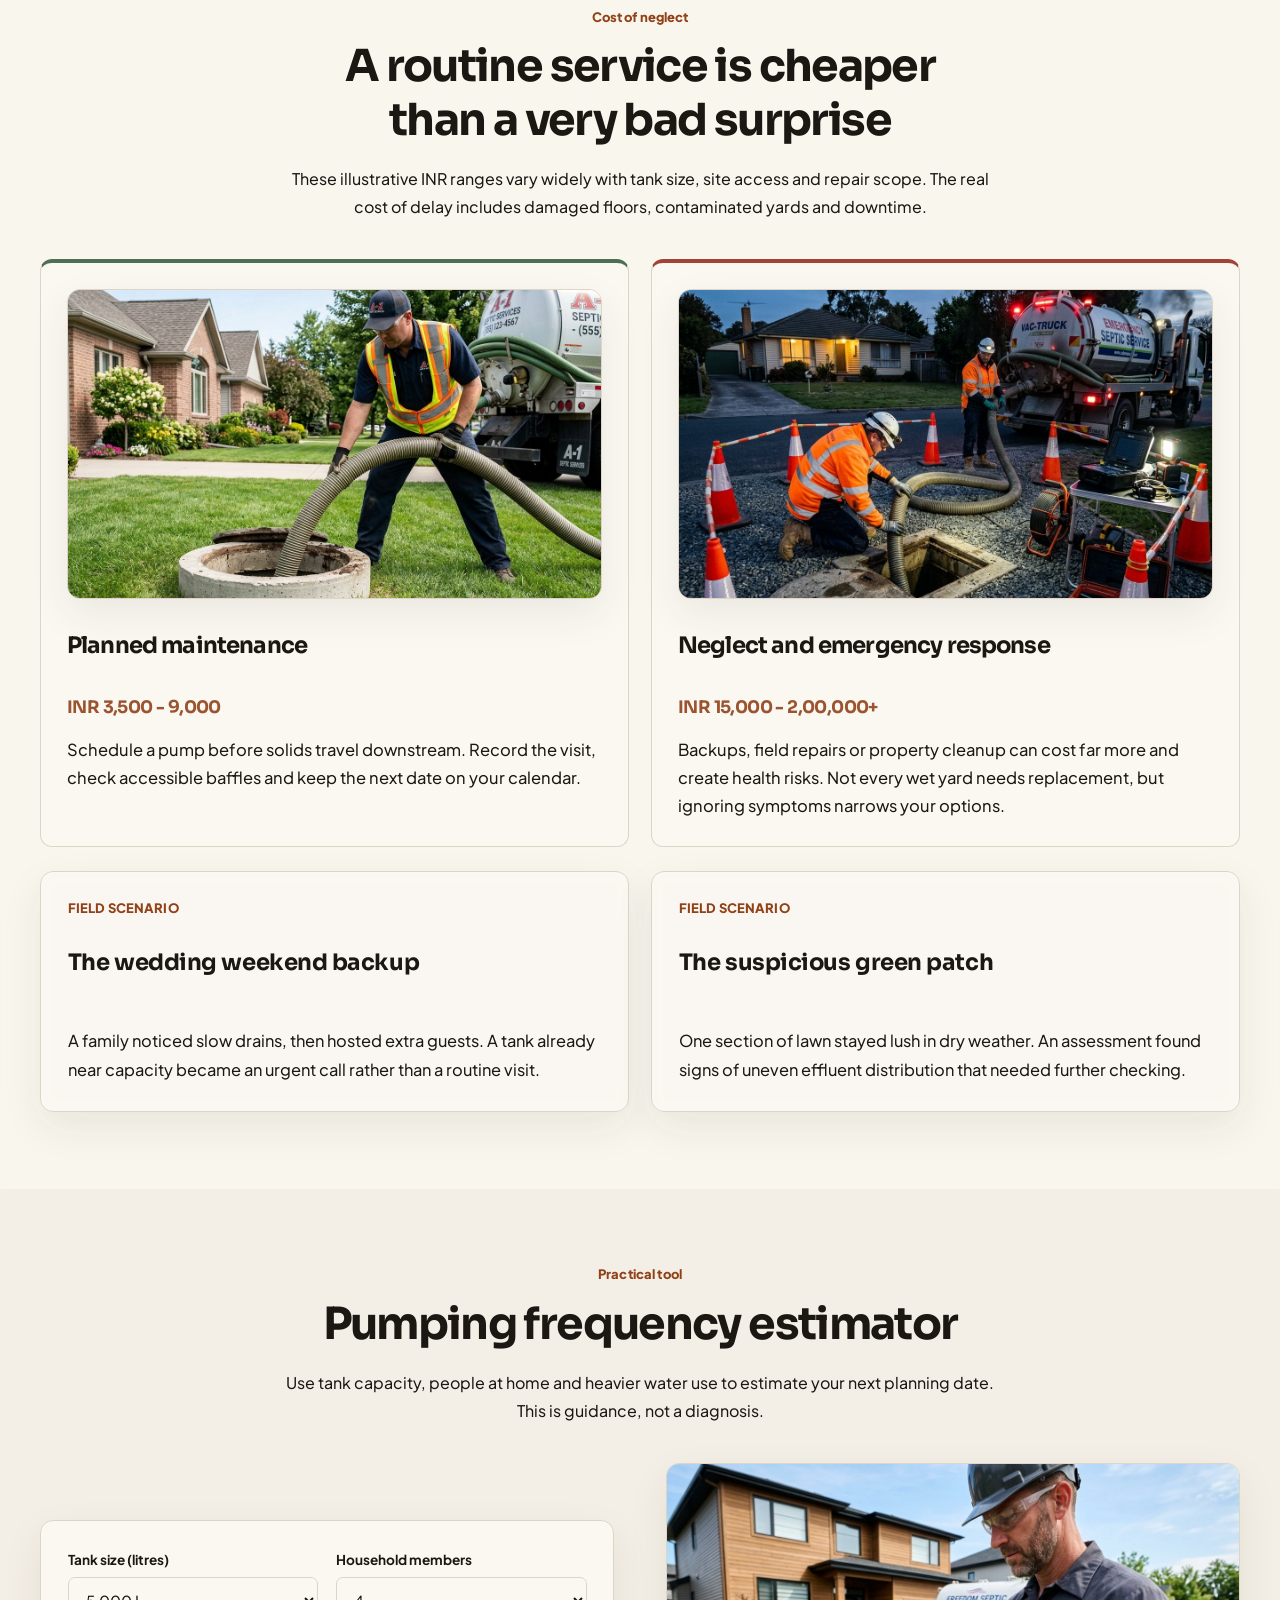
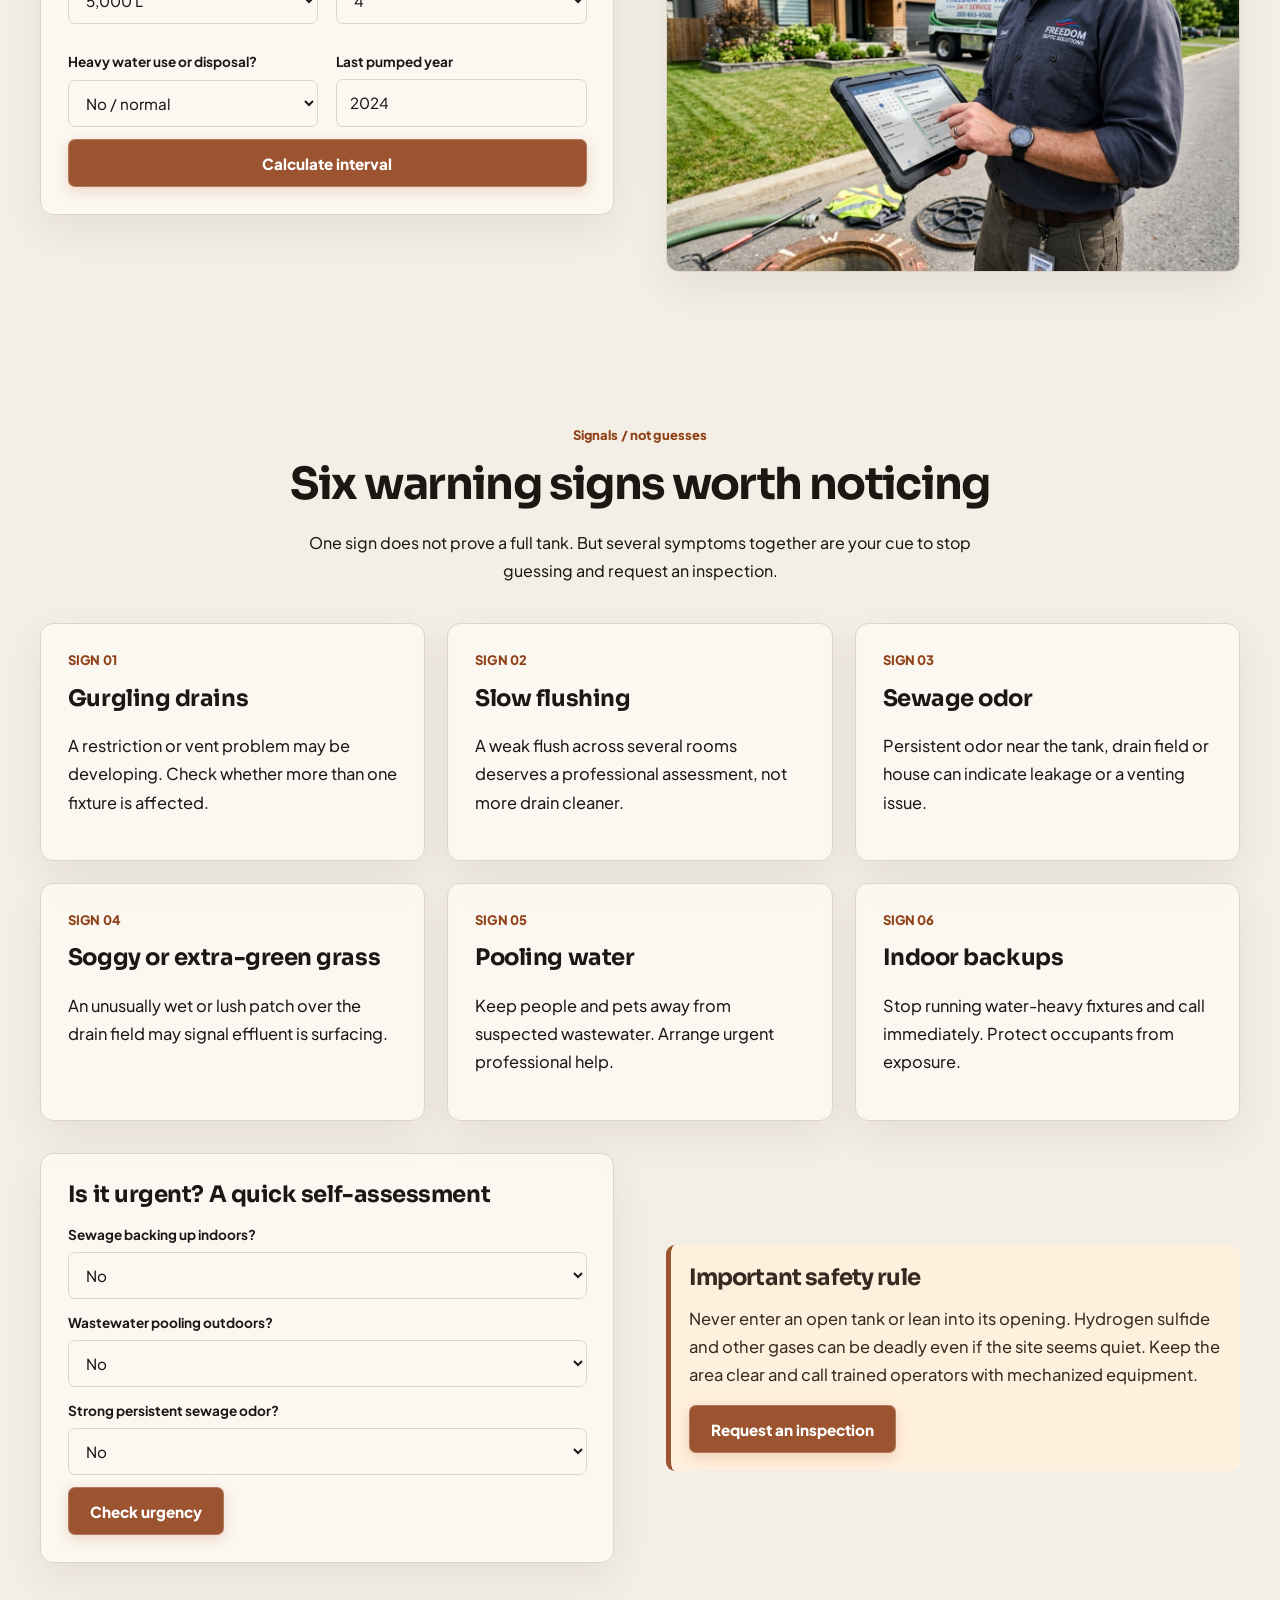
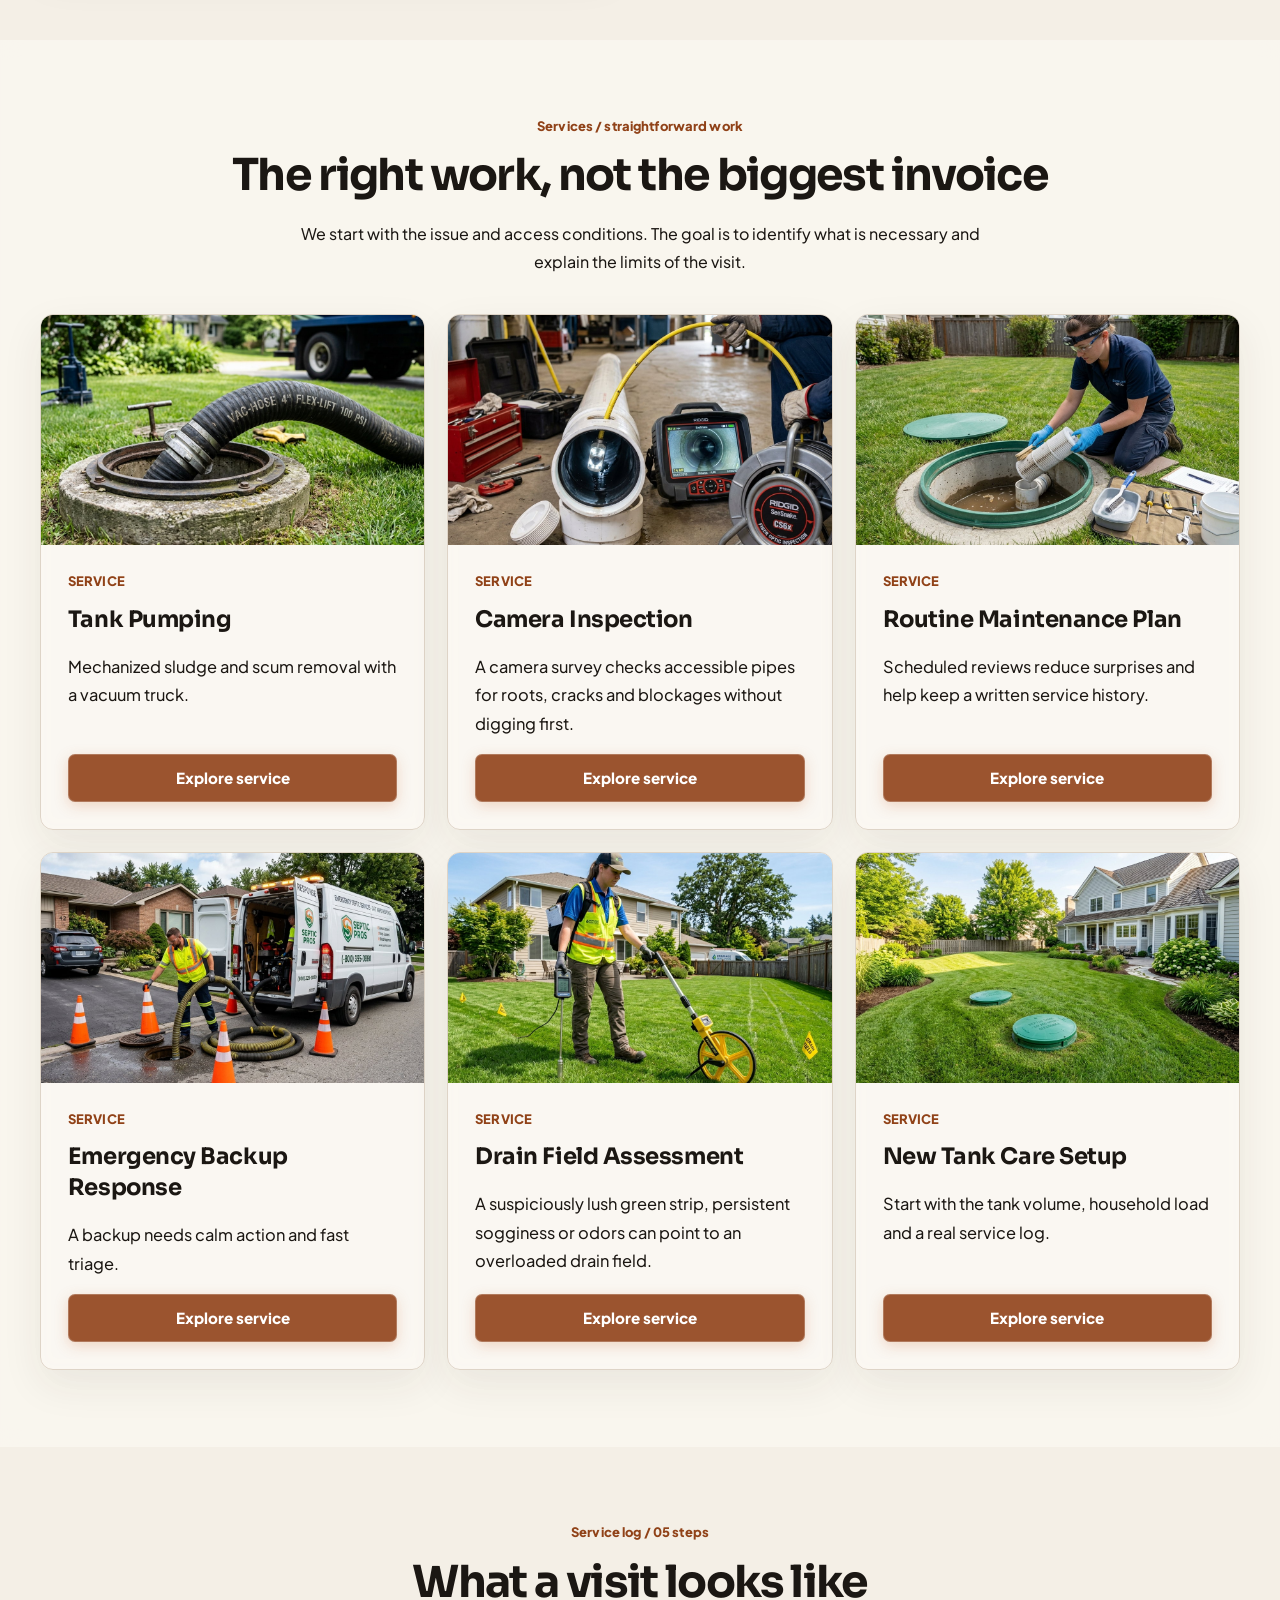
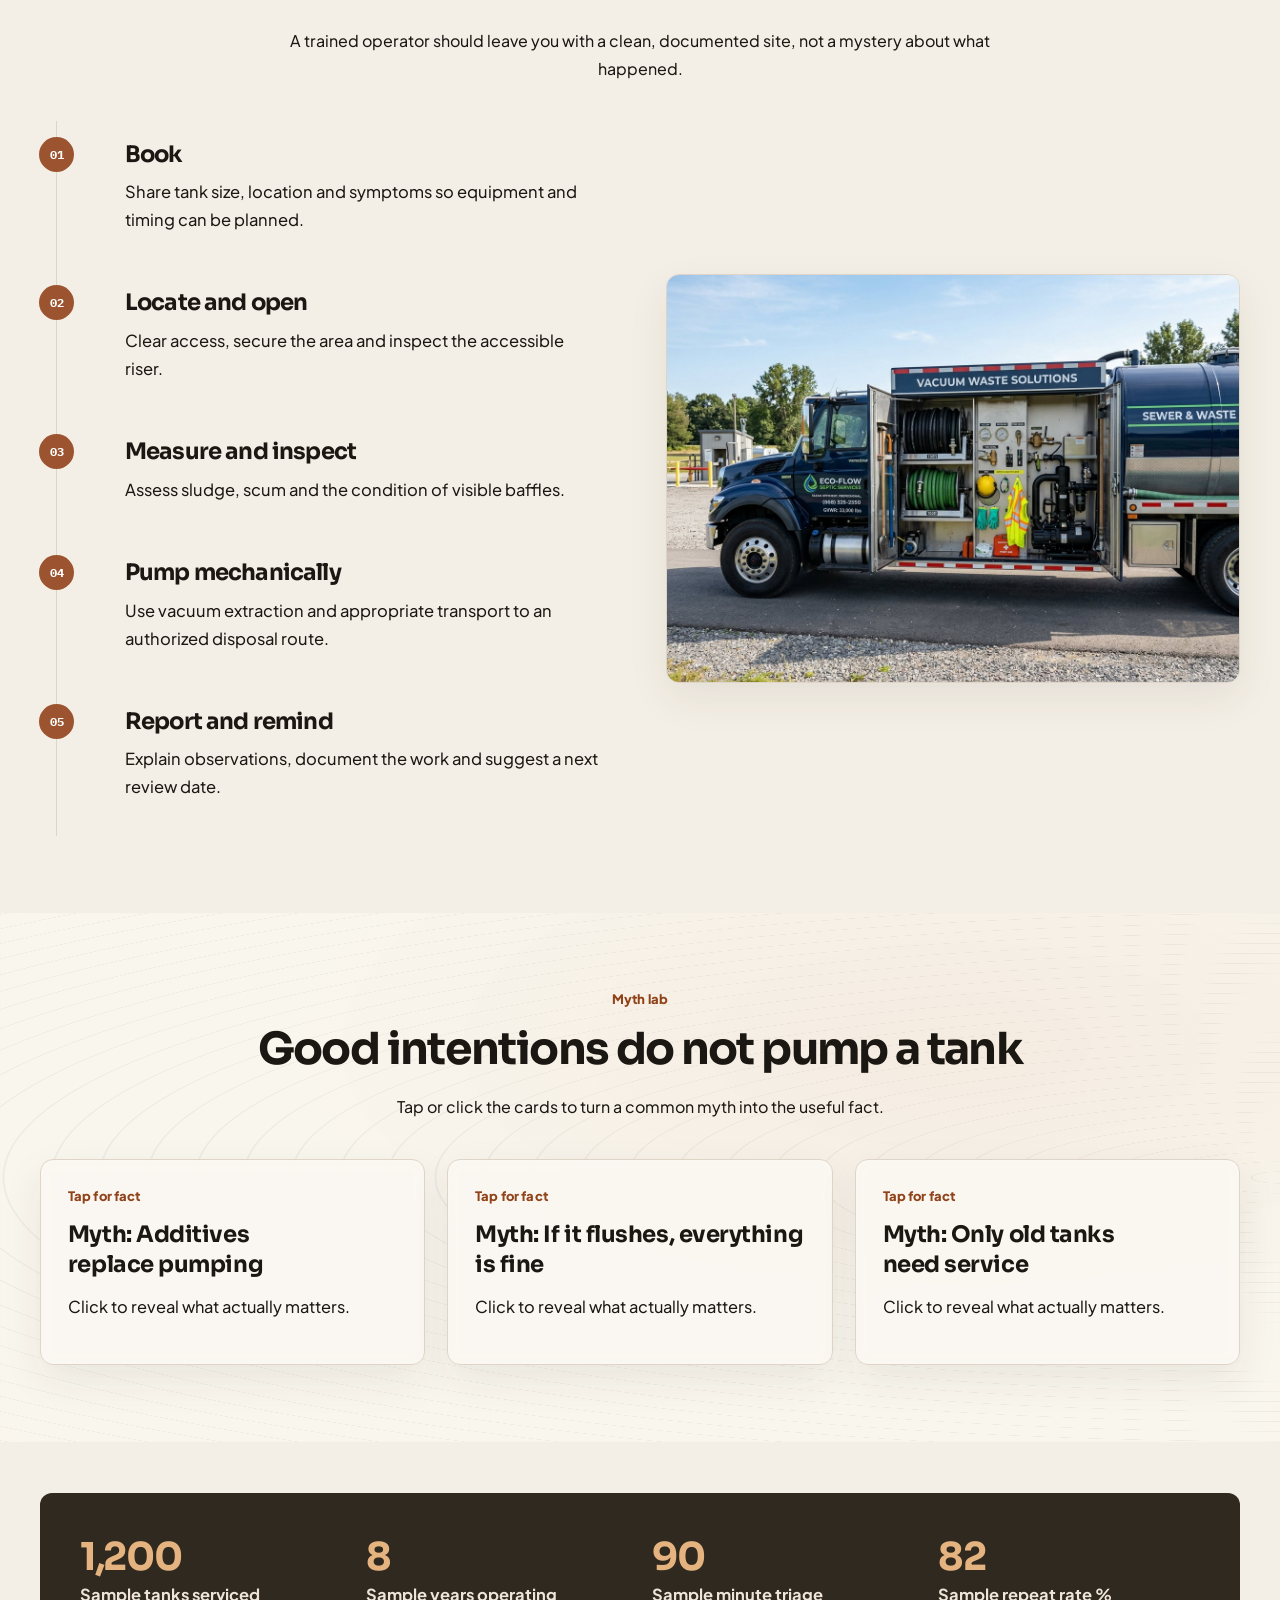
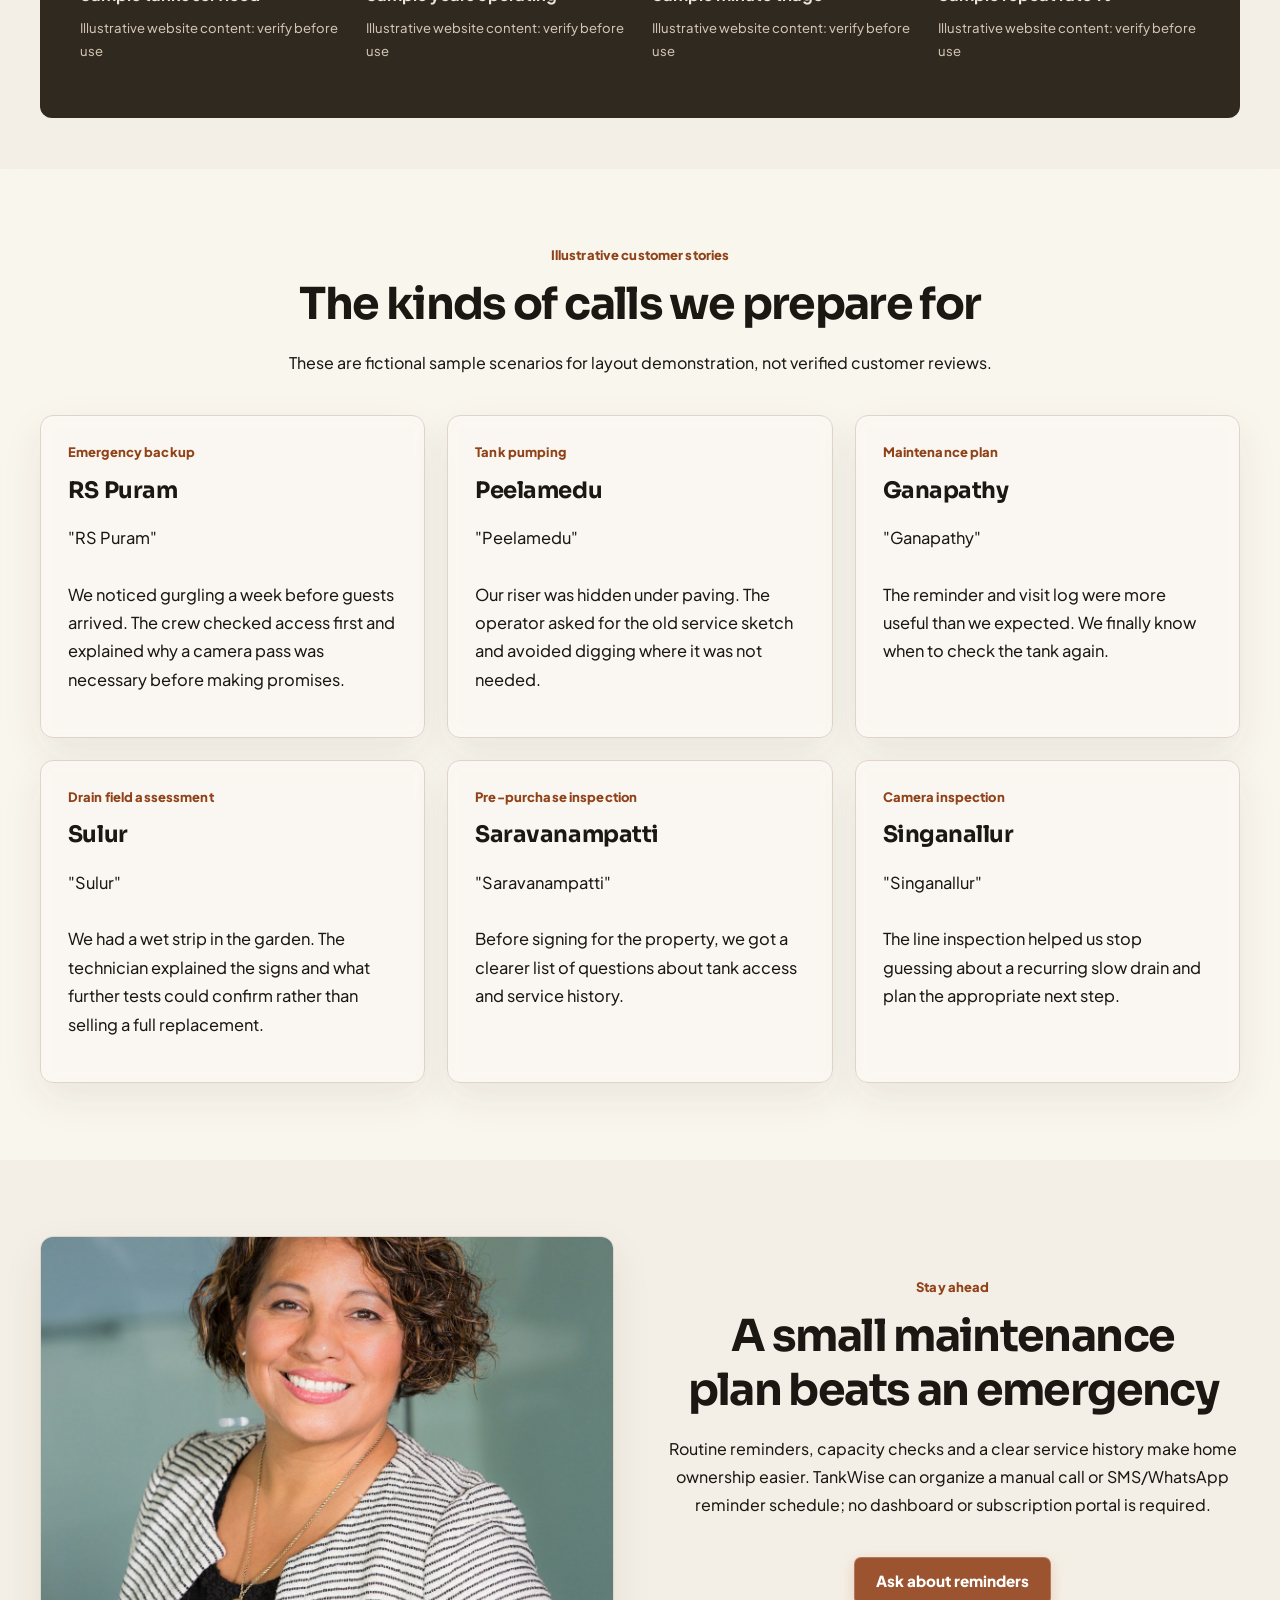
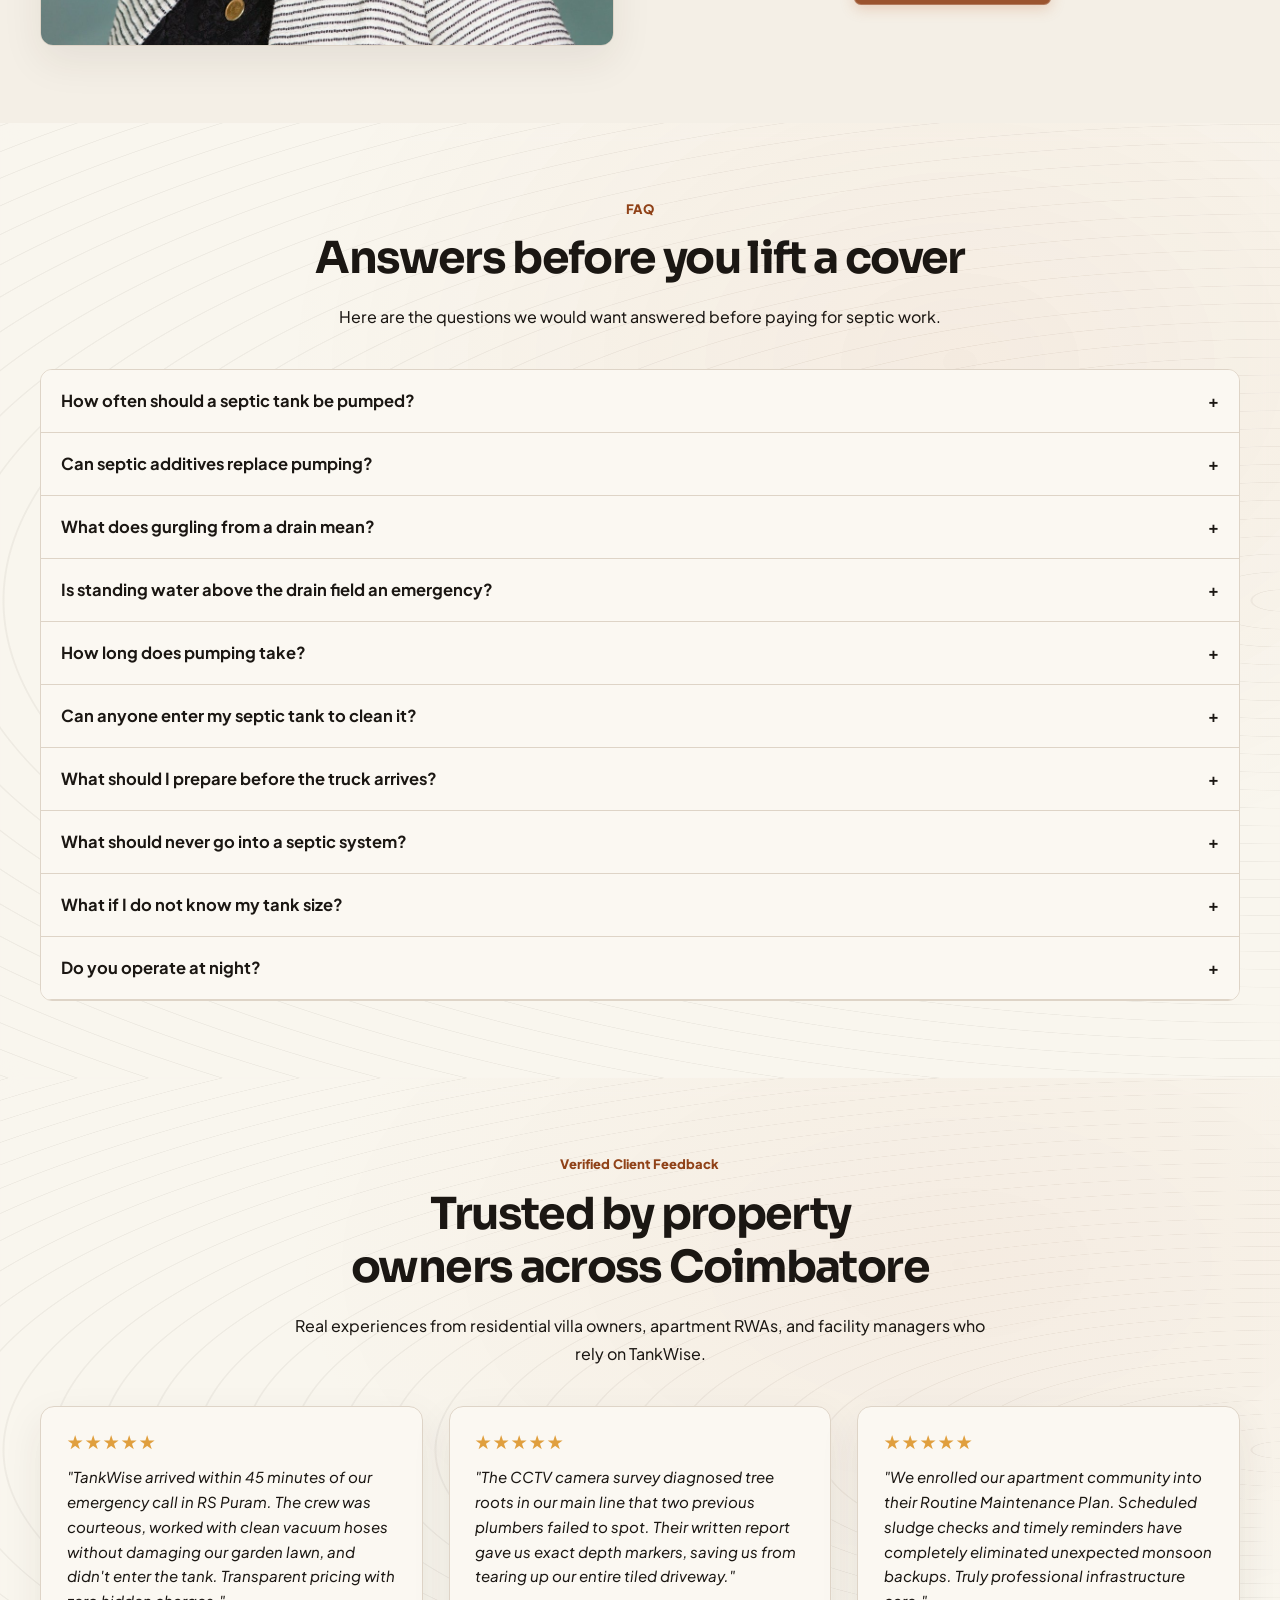
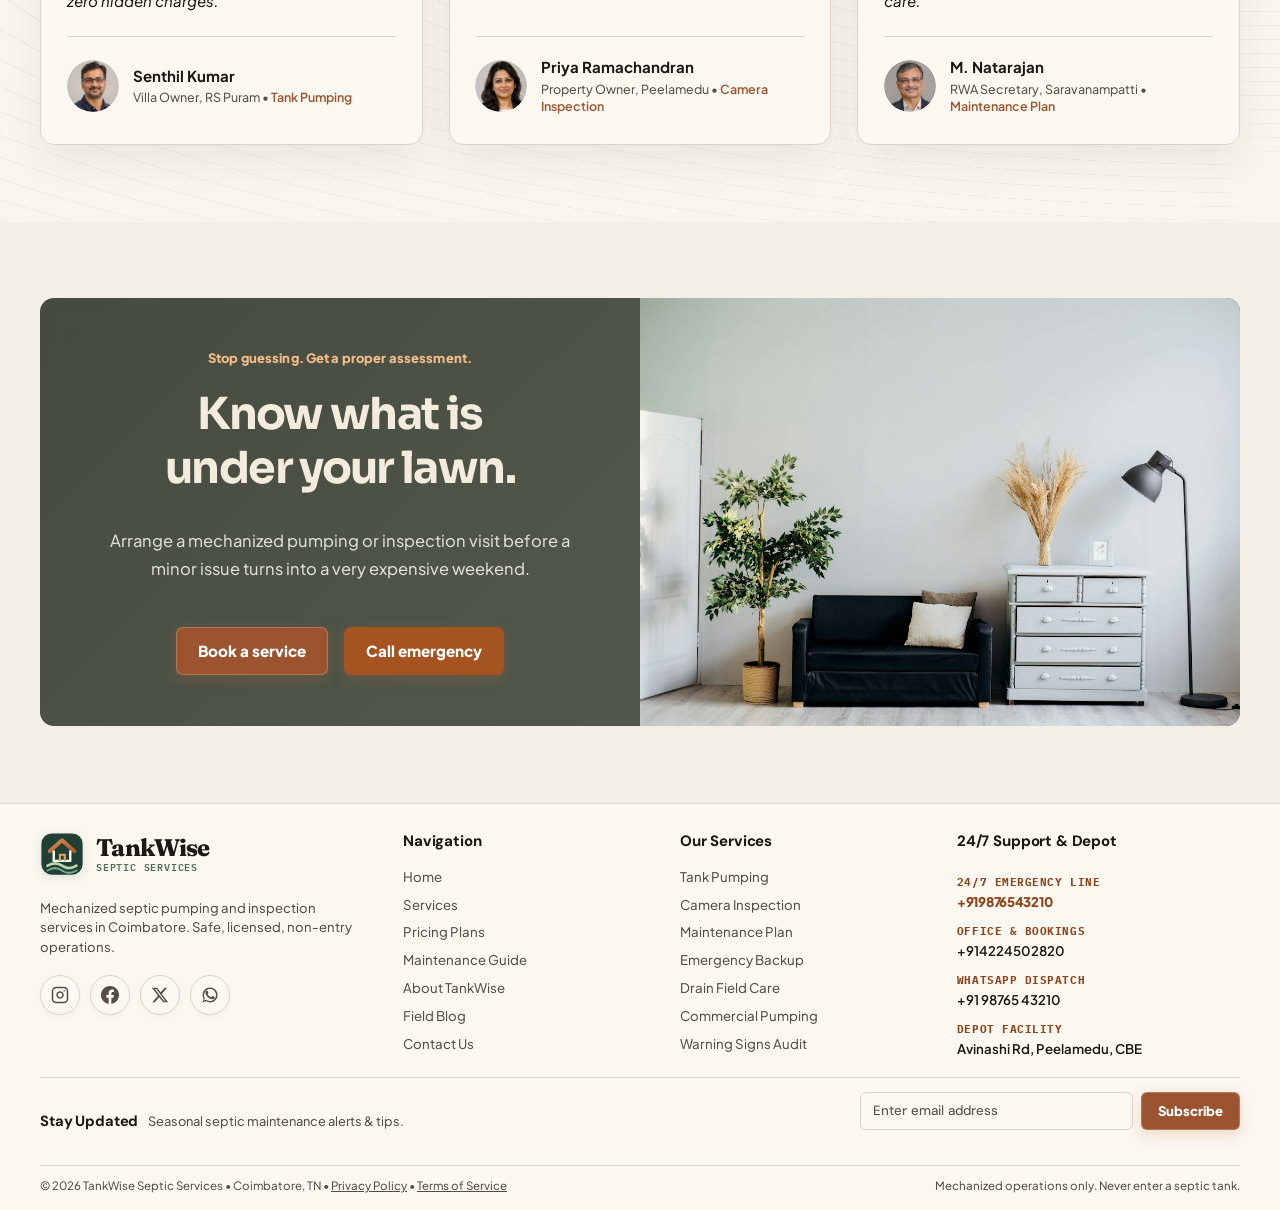
==== commit 320b1a87: "Add files via upload" ====
--- a/TankWise/index.html
+++ b/TankWise/index.html
@@ -597,7 +597,7 @@
           <div class="testimonial-stars" aria-label="5 out of 5 stars">★★★★★</div>
           <p class="testimonial-quote">"TankWise arrived within 45 minutes of our emergency call in RS Puram. The crew was courteous, worked with clean vacuum hoses without damaging our garden lawn, and didn't enter the tank. Transparent pricing with zero hidden charges."</p>
           <div class="testimonial-author">
-            <div class="author-avatar">SK</div>
+            <div class="author-avatar"><img src="[data-uri]" alt="Portrait of Senthil Kumar" loading="lazy" decoding="async"></div>
             <div class="author-info">
               <strong>Senthil Kumar</strong>
               <small>Villa Owner, RS Puram &bull; <span class="service-tag">Tank Pumping</span></small>
@@ -611,7 +611,7 @@
           <div class="testimonial-stars" aria-label="5 out of 5 stars">★★★★★</div>
           <p class="testimonial-quote">"The CCTV camera survey diagnosed tree roots in our main line that two previous plumbers failed to spot. Their written report gave us exact depth markers, saving us from tearing up our entire tiled driveway."</p>
           <div class="testimonial-author">
-            <div class="author-avatar">PR</div>
+            <div class="author-avatar"><img src="[data-uri]" alt="Portrait of Priya Ramachandran" loading="lazy" decoding="async"></div>
             <div class="author-info">
               <strong>Priya Ramachandran</strong>
               <small>Property Owner, Peelamedu &bull; <span class="service-tag">Camera Inspection</span></small>
@@ -625,7 +625,7 @@
           <div class="testimonial-stars" aria-label="5 out of 5 stars">★★★★★</div>
           <p class="testimonial-quote">"We enrolled our apartment community into their Routine Maintenance Plan. Scheduled sludge checks and timely reminders have completely eliminated unexpected monsoon backups. Truly professional infrastructure care."</p>
           <div class="testimonial-author">
-            <div class="author-avatar">MN</div>
+            <div class="author-avatar"><img src="[data-uri]" alt="Portrait of M. Natarajan" loading="lazy" decoding="async"></div>
             <div class="author-info">
               <strong>M. Natarajan</strong>
               <small>RWA Secretary, Saravanampatti &bull; <span class="service-tag">Maintenance Plan</span></small>
--- a/TankWise/assets/css/bundle-home.css
+++ b/TankWise/assets/css/bundle-home.css
@@ -3817,3 +3817,183 @@
   color: #f7f0e6 !important;
   border-color: rgba(247, 240, 230, .75) !important;
 }
+
+
+/* CLIENT REVIEW 2026-11-04 — targeted fixes: feedback, emergency hero, mobile card layout. */
+#testimonials .container{box-sizing:border-box}
+#testimonials .testimonials-grid{width:100%!important;min-width:0!important;gap:clamp(16px,2.1vw,26px)!important;align-items:stretch!important}
+#testimonials .testimonial-card{min-width:0!important;box-sizing:border-box!important;padding:clamp(18px,2vw,27px)!important;overflow:hidden!important;height:100%!important}
+#testimonials .testimonial-card .card-body{min-width:0!important;min-height:0!important;grid-template-rows:auto 1fr auto!important;width:100%!important}
+#testimonials .testimonial-quote{min-width:0!important;white-space:normal!important;overflow-wrap:anywhere!important;word-break:normal!important;line-height:1.65!important}
+#testimonials .testimonial-author{width:100%!important;min-width:0!important;height:auto!important;min-height:65px!important;display:flex!important;gap:13px!important;padding-top:16px!important;align-items:center!important}
+#testimonials .author-avatar{width:52px!important;height:52px!important;min-width:52px!important;padding:0!important;background:transparent!important;border:0!important;overflow:hidden!important;flex-shrink:0!important}
+#testimonials .author-avatar svg{display:block;width:100%;height:100%;border-radius:50%}
+#testimonials .testimonial-author .author-info{min-width:0!important;flex:1!important}
+#testimonials .testimonial-author strong,#testimonials .testimonial-author small{white-space:normal!important;overflow:visible!important;text-overflow:clip!important;overflow-wrap:anywhere!important;line-height:1.42!important}
+#testimonials .testimonial-author strong{margin:0 0 3px!important}
+@media(max-width:1050px){#testimonials .testimonials-grid{grid-template-columns:repeat(2,minmax(0,1fr))!important}}
+@media(max-width:780px){#testimonials .testimonials-grid{grid-template-columns:minmax(0,1fr)!important}#testimonials .testimonial-card{padding:22px!important}}
+@media(max-width:390px){#testimonials .testimonial-card{padding:18px!important}#testimonials .author-avatar{width:46px!important;height:46px!important;min-width:46px!important}}
+
+/* Home 2 is a purpose-built emergency/monssoon hero — different from Home 1. */
+.hero.emergency-hero{min-height:0!important;padding:clamp(76px,8vw,115px) 0!important;text-align:left!important;background:radial-gradient(ellipse at 82% 18%,rgba(116,143,111,.26),transparent 44%),linear-gradient(135deg,#182724 0%,#273c36 53%,#4d4036 100%)!important;color:#f9f2e8!important}
+.hero.emergency-hero .emergency-hero-inner{display:grid!important;grid-template-columns:minmax(0,1.02fr) minmax(0,.98fr)!important;gap:clamp(28px,4.5vw,68px)!important;align-items:center!important;text-align:left!important;width:min(100% - 40px,1200px)!important}
+.hero.emergency-hero .emergency-hero-inner>div{max-width:none!important;min-width:0!important}
+.hero.emergency-hero h1{font-size:clamp(2.7rem,4.5vw,4.85rem)!important;line-height:1.1!important;letter-spacing:-.035em!important;margin:22px 0!important;text-align:left!important}
+.hero.emergency-hero p{margin:0!important;max-width:650px!important;color:#f4e8db!important;text-align:left!important;font-size:clamp(1rem,1.28vw,1.13rem)!important;line-height:1.74!important}
+.hero.emergency-hero .hero-cta-row{justify-content:flex-start!important;margin:24px 0!important}
+.hero.emergency-hero .hero-trust{justify-content:flex-start!important;gap:8px!important}
+.hero.emergency-hero .emergency-hero-visual{display:block!important;width:100%!important;max-width:100%!important;height:clamp(340px,38vw,495px)!important;max-height:none!important;object-fit:cover!important;border-radius:24px 24px 24px 70px!important;box-shadow:0 28px 65px rgba(0,0,0,.4)!important;border:5px solid rgba(242,219,185,.25)!important}
+.hero.emergency-hero .emergency-hero-inner .stamp{border-color:rgba(234,199,160,.52)!important}
+@media(max-width:900px){
+ .hero.emergency-hero{padding:65px 0!important}
+ .hero.emergency-hero .emergency-hero-inner{grid-template-columns:minmax(0,1fr)!important;width:min(100% - 30px,740px)!important;gap:29px!important;text-align:center!important}
+ .hero.emergency-hero h1,.hero.emergency-hero p{text-align:center!important;margin-inline:auto!important}
+ .hero.emergency-hero .hero-cta-row,.hero.emergency-hero .hero-trust{justify-content:center!important}
+ .hero.emergency-hero .emergency-hero-visual{height:clamp(245px,50vw,415px)!important;border-radius:20px!important}
+}
+@media(max-width:390px){.hero.emergency-hero h1{font-size:clamp(2.18rem,9.5vw,3rem)!important}.hero.emergency-hero .hero-cta-row{gap:8px!important}.hero.emergency-hero .hero-cta-row .btn{white-space:normal!important}}
+
+/* Emergency action/preparation cards: properly aligned labels, rhythm and rows. */
+.emergency-response-grid,.emergency-prep-grid{align-items:stretch!important;gap:clamp(15px,2vw,24px)!important}
+.emergency-response-grid>.card,.emergency-prep-grid>.card{height:100%!important;min-width:0!important;box-sizing:border-box!important}
+.emergency-response-grid>.card>.card-body,.emergency-prep-grid>.card>.card-body{height:100%!important;min-width:0!important;display:flex!important;flex-direction:column!important;align-items:flex-start!important;padding:clamp(20px,2.2vw,28px)!important;gap:12px!important}
+.emergency-response-grid .stamp{display:inline-flex!important;width:auto!important;max-width:100%!important;min-height:34px!important;align-items:center!important;transform:none!important;margin:0!important;padding:7px 13px!important;border:1px solid rgba(188,110,65,.5)!important;border-radius:999px!important;background:rgba(160,87,50,.10)!important;color:var(--copper)!important;letter-spacing:.08em!important;font-size:.7rem!important}
+.emergency-response-grid .card h3,.emergency-prep-grid .card h3{margin:0!important;line-height:1.35!important;overflow-wrap:break-word!important}
+.emergency-response-grid .card p,.emergency-prep-grid .card p{margin:0!important;line-height:1.72!important;overflow-wrap:break-word!important}
+@media(min-width:901px){.emergency-response-grid .card h3,.emergency-prep-grid .card h3{min-height:2.7em!important}}
+@media(max-width:700px){.emergency-response-grid,.emergency-prep-grid{grid-template-columns:minmax(0,1fr)!important}}
+
+
+/* REVIEW QA FINAL — 2026-11-05: align CTAs, feedback author blocks, and pre-monsoon grid.
+   Scope: Home 1 / Home 2. Do not change shared brand/navigation or article content. */
+.hero.emergency-hero .emergency-hero-inner > div:first-child {
+  display:flex !important;
+  flex-direction:column !important;
+  align-items:center !important;
+  justify-content:center !important;
+  min-width:0 !important;
+  width:100% !important;
+  text-align:center !important;
+}
+.hero.emergency-hero .emergency-hero-inner > div:first-child > .stamp {align-self:center !important;}
+.hero.emergency-hero .emergency-hero-inner h1,
+.hero.emergency-hero .emergency-hero-inner p {
+  text-align:center !important;
+  margin-inline:auto !important;
+  max-width:100% !important;
+  text-wrap:balance;
+}
+.hero.emergency-hero .emergency-hero-inner p {max-width:590px !important;text-wrap:pretty;}
+.hero.emergency-hero .hero-cta-row {
+  display:flex !important;
+  justify-content:center !important;
+  align-items:center !important;
+  align-self:stretch !important;
+  width:100% !important;
+  margin:25px auto 17px !important;
+  gap:14px !important;
+  flex-wrap:wrap !important;
+}
+.hero.emergency-hero .hero-cta-row .btn {margin:0 !important;text-align:center !important;min-height:46px;}
+.hero.emergency-hero .hero-trust {
+  display:flex !important;
+  justify-content:center !important;
+  align-items:center !important;
+  align-self:stretch !important;
+  gap:9px !important;
+  width:100% !important;
+  margin-inline:auto !important;
+  flex-wrap:wrap !important;
+}
+/* Match Home 1 actions to their centered hero copy area. */
+.hero:not(.emergency-hero) .hero-shell > div:first-child > .row {
+  display:flex !important;
+  justify-content:center !important;
+  align-items:center !important;
+  flex-wrap:wrap !important;
+  gap:12px !important;
+  width:100% !important;
+  margin-inline:auto !important;
+}
+/* Keep every testimonial footer at the same baseline without clipping long job titles. */
+#testimonials .testimonials-grid {align-items:stretch !important;gap:clamp(16px,2vw,26px) !important;}
+#testimonials .testimonial-card {height:100% !important;display:flex !important;min-width:0 !important;}
+#testimonials .testimonial-card .card-body {
+  display:flex !important;
+  flex-direction:column !important;
+  flex:1 1 auto !important;
+  height:100% !important;
+  min-height:0 !important;
+}
+#testimonials .testimonial-quote {flex:1 1 auto !important;min-height:0 !important;margin-bottom:22px !important;}
+#testimonials .testimonial-author {
+  margin-top:auto !important;
+  display:flex !important;
+  flex-wrap:nowrap !important;
+  align-items:center !important;
+  width:100% !important;
+  min-height:82px !important;
+  box-sizing:border-box !important;
+}
+#testimonials .testimonial-author .author-info {display:flex !important;flex-direction:column !important;justify-content:center !important;min-height:52px !important;}
+#testimonials .testimonial-author strong,
+#testimonials .testimonial-author small {white-space:normal !important;overflow-wrap:break-word !important;overflow:visible !important;text-overflow:clip !important;}
+/* The pre-monsoon headings may wrap differently, but the paragraphs start together. */
+.emergency-prep-grid {align-items:stretch !important;grid-auto-rows:1fr !important;gap:clamp(15px,2vw,24px) !important;}
+.emergency-prep-grid > .card {display:flex !important;min-width:0 !important;}
+.emergency-prep-grid > .card > .card-body {
+  display:grid !important;
+  grid-template-rows:minmax(4.3em,auto) 1fr !important;
+  align-content:start !important;
+  align-items:start !important;
+  gap:16px !important;
+  flex:1 1 100% !important;
+  width:100% !important;
+  height:100% !important;
+}
+.emergency-prep-grid .card h3 {margin:0 !important;min-height:0 !important;line-height:1.32 !important;}
+.emergency-prep-grid .card p {margin:0 !important;line-height:1.65 !important;}
+@media(max-width:900px) {
+  .hero.emergency-hero .emergency-hero-inner {justify-items:center !important;}
+  .hero.emergency-hero .emergency-hero-inner > div:first-child {max-width:720px !important;}
+}
+@media(max-width:700px) {
+  .emergency-prep-grid {grid-template-columns:minmax(0,1fr) !important;}
+  .emergency-prep-grid > .card > .card-body {grid-template-rows:auto auto !important;gap:12px !important;}
+  #testimonials .testimonial-author {min-height:72px !important;}
+}
+@media(max-width:375px) {
+  .hero.emergency-hero .hero-cta-row {gap:10px !important;}
+  .hero.emergency-hero .hero-cta-row .btn {width:100% !important;max-width:330px !important;}
+}
+
+/* Final responsive QA: show complete pre-monsoon cards as a single column on tablet. */
+@media (min-width:701px) and (max-width:900px){
+  .emergency-prep-grid {grid-template-columns:minmax(0,1fr) !important;}
+  .emergency-prep-grid > .card > .card-body {grid-template-rows:auto auto !important;}
+}
+/* White button labels must meet WCAG AA contrast over the copper brand fill. */
+:root{--copper:#9b542f;}
+html.dark{--copper:#e7a474;}
+.btn:not(.btn-ghost):not(.btn-dark),.btn-dark,button.btn:not(.btn-ghost){
+  background:#9b542f !important;
+  color:#ffffff !important;
+  border-color:rgba(255,255,255,.22) !important;
+}
+.btn:not(.btn-ghost):not(.btn-dark):hover,.btn-dark:hover,button.btn:not(.btn-ghost):hover{
+  background:#7d3e20 !important;
+  color:#ffffff !important;
+}
+
+
+/* FOLLOW-UP FIX — 2026-11-05 late: realistic testimonial portraits + tighter prep heading alignment. */
+#testimonials .author-avatar {display:grid !important;place-items:center !important;border-radius:50% !important;overflow:hidden !important;background:rgba(255,255,255,.06) !important;box-shadow:0 0 0 1px rgba(255,255,255,.08) inset !important;}
+#testimonials .author-avatar img {display:block !important;width:100% !important;height:100% !important;object-fit:cover !important;border-radius:50% !important;}
+#testimonials .author-avatar svg {display:none !important;}
+#testimonials .testimonial-author {align-items:center !important;column-gap:14px !important;}
+#testimonials .testimonial-author .author-info {padding-top:1px !important;}
+/* Make every pre-monsoon heading start and occupy an identical heading track so the first card no longer feels misaligned. */
+.emergency-prep-grid > .card > .card-body {grid-template-rows:minmax(4.8em,auto) 1fr !important;}
+.emergency-prep-grid .card h3 {display:flex !important;align-items:flex-start !important;align-self:start !important;}
+@media (max-width:900px){.emergency-prep-grid > .card > .card-body {grid-template-rows:auto auto !important;}}
